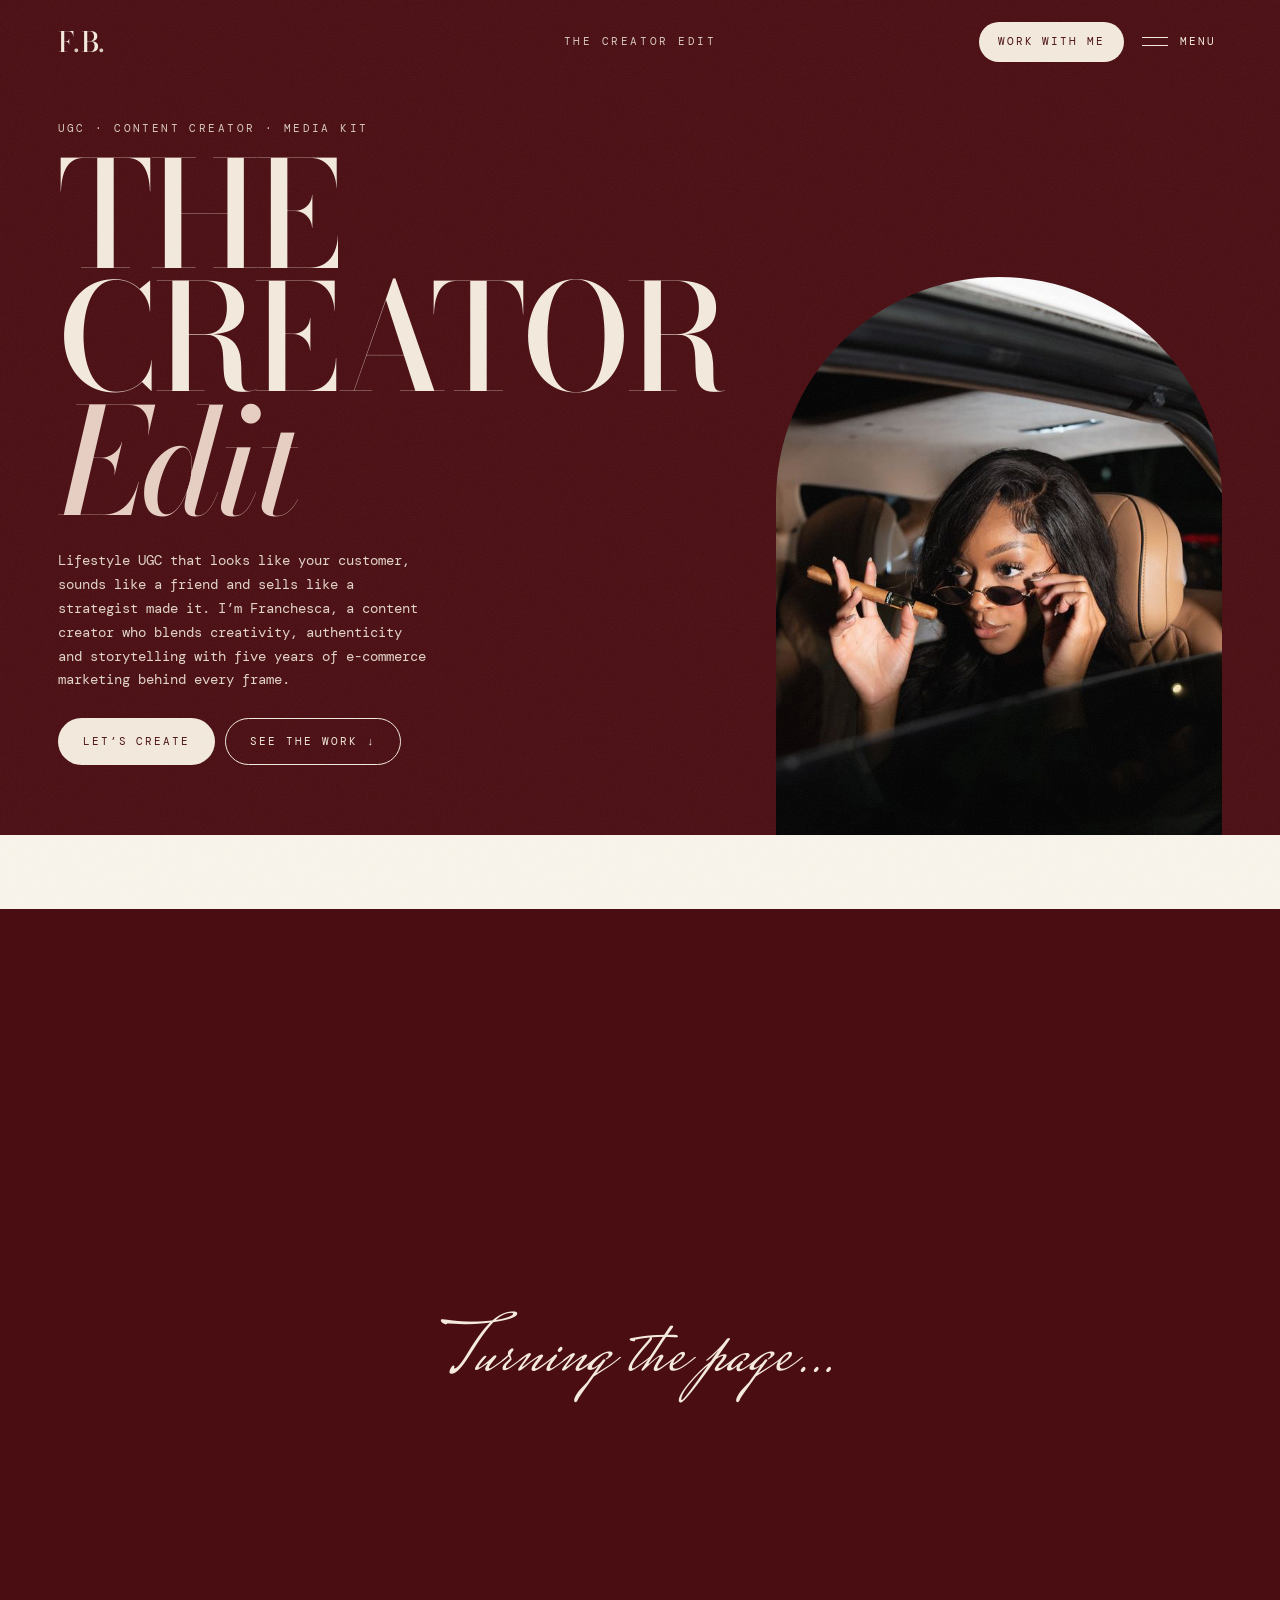
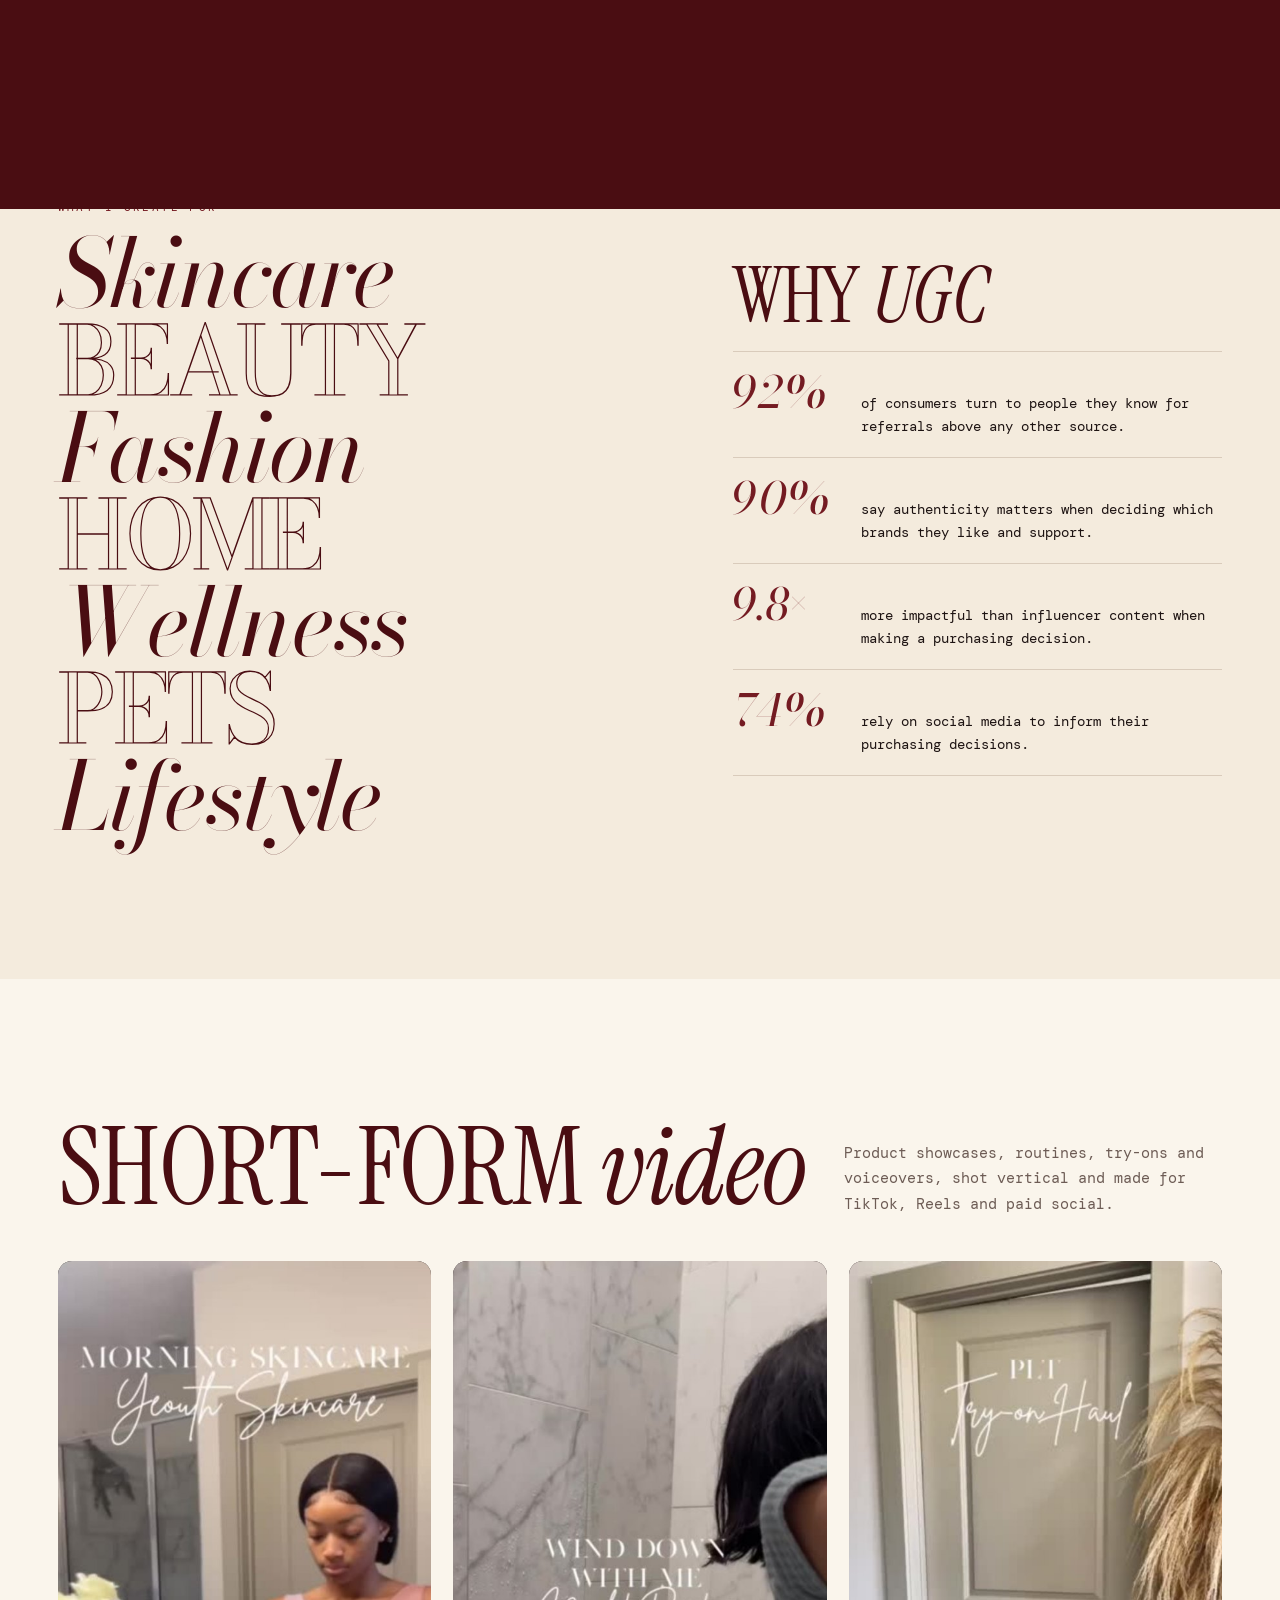
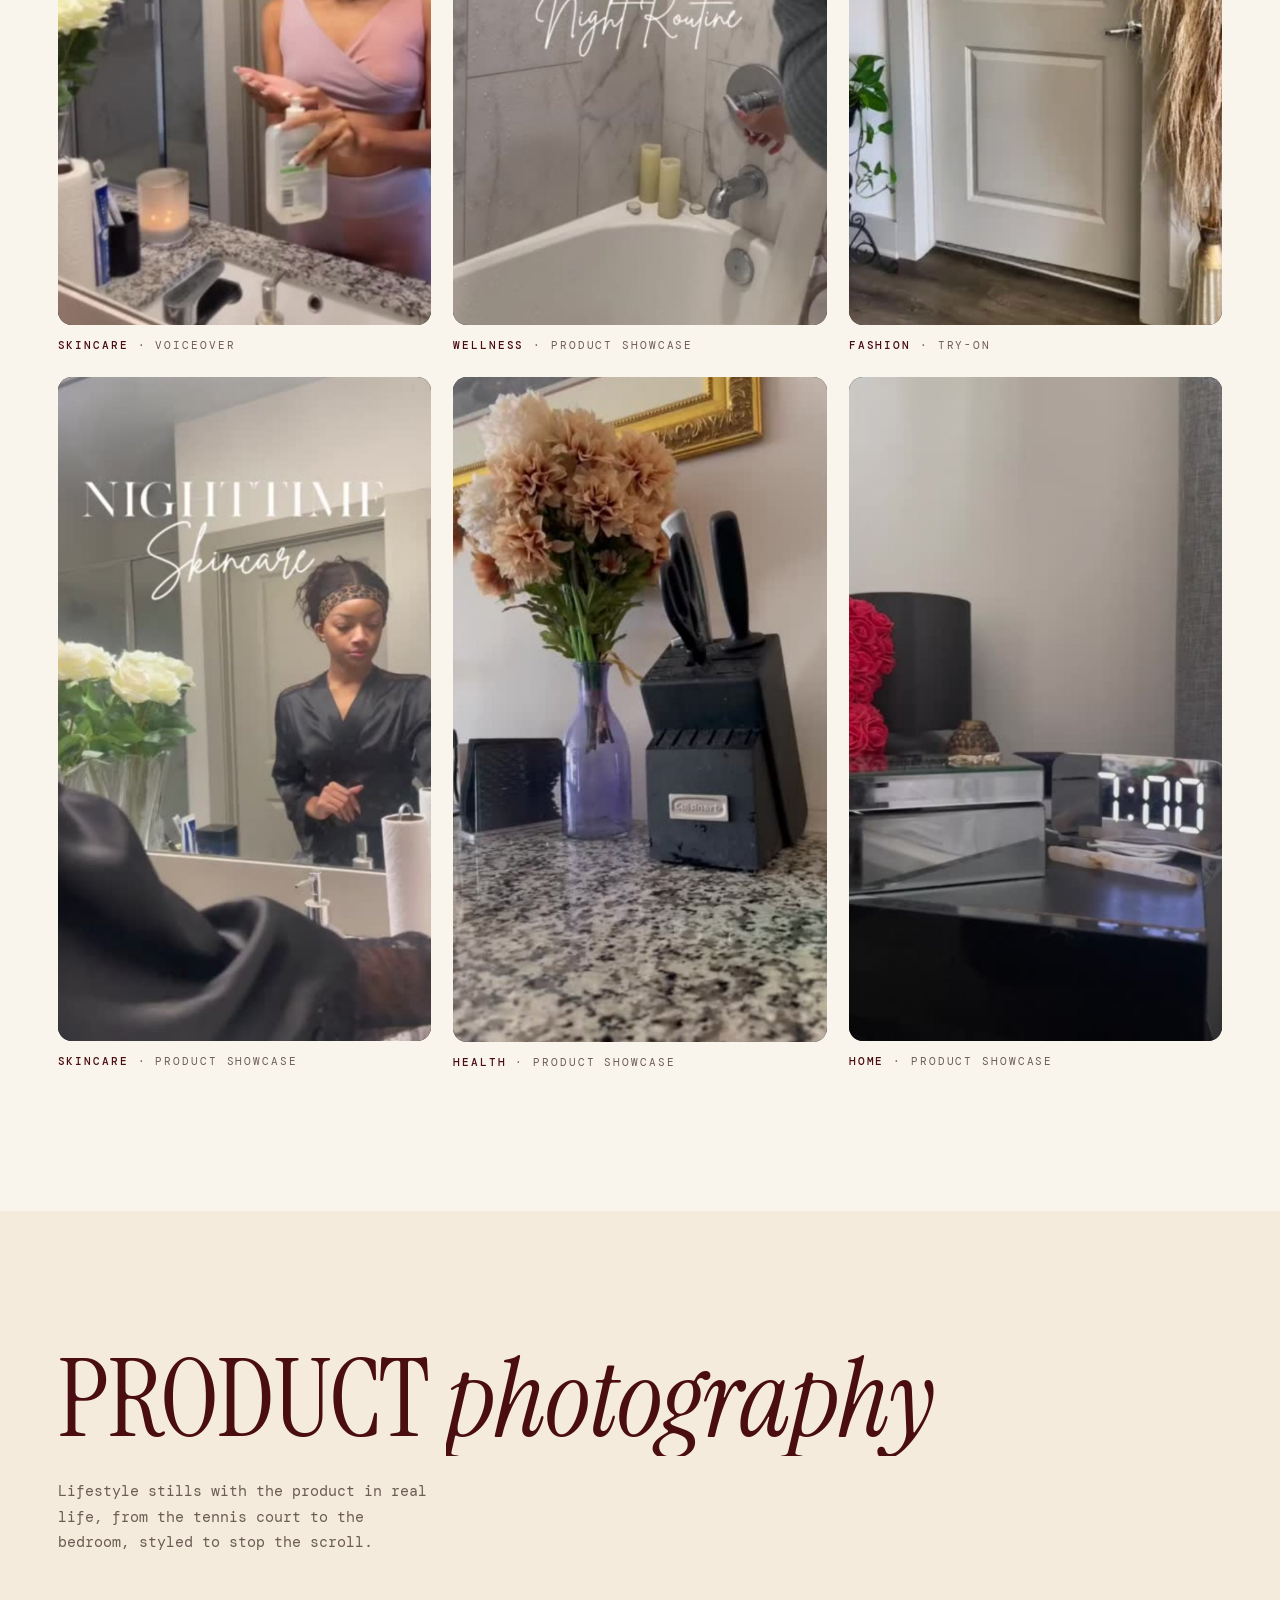
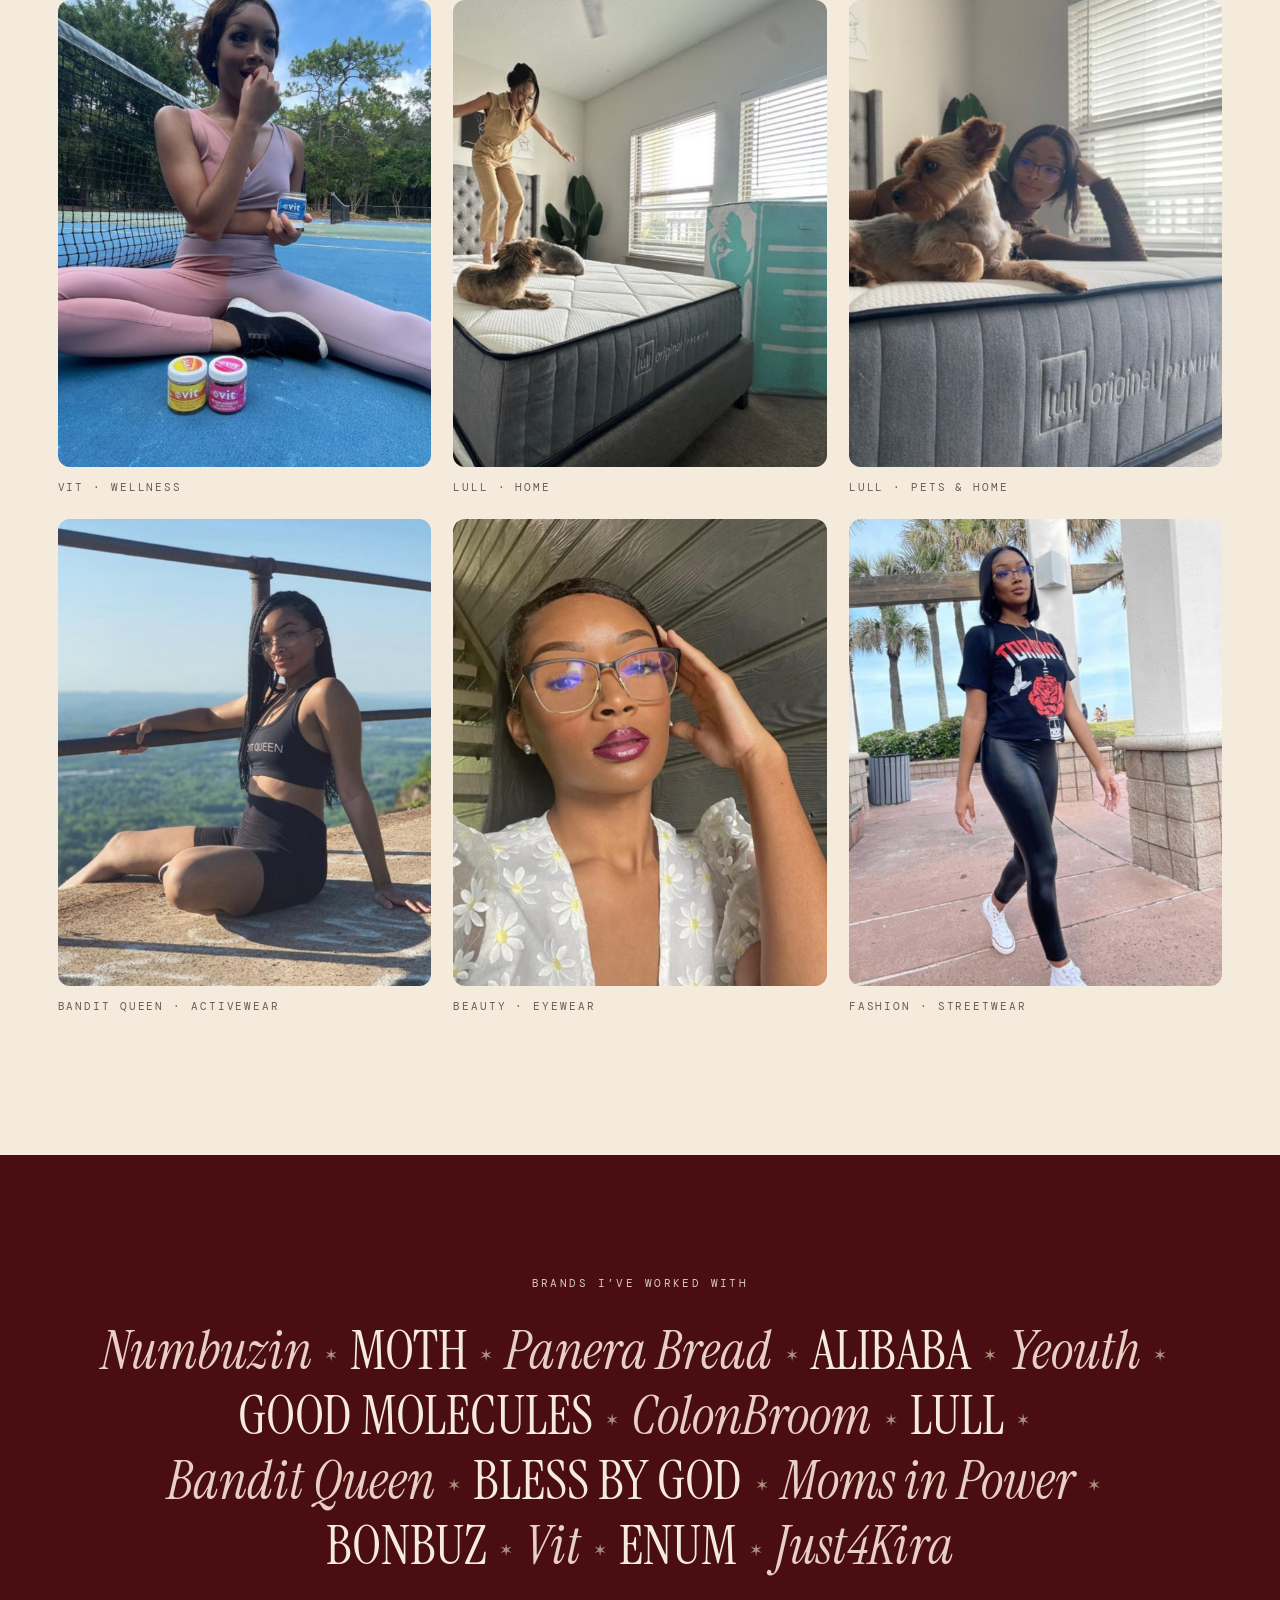
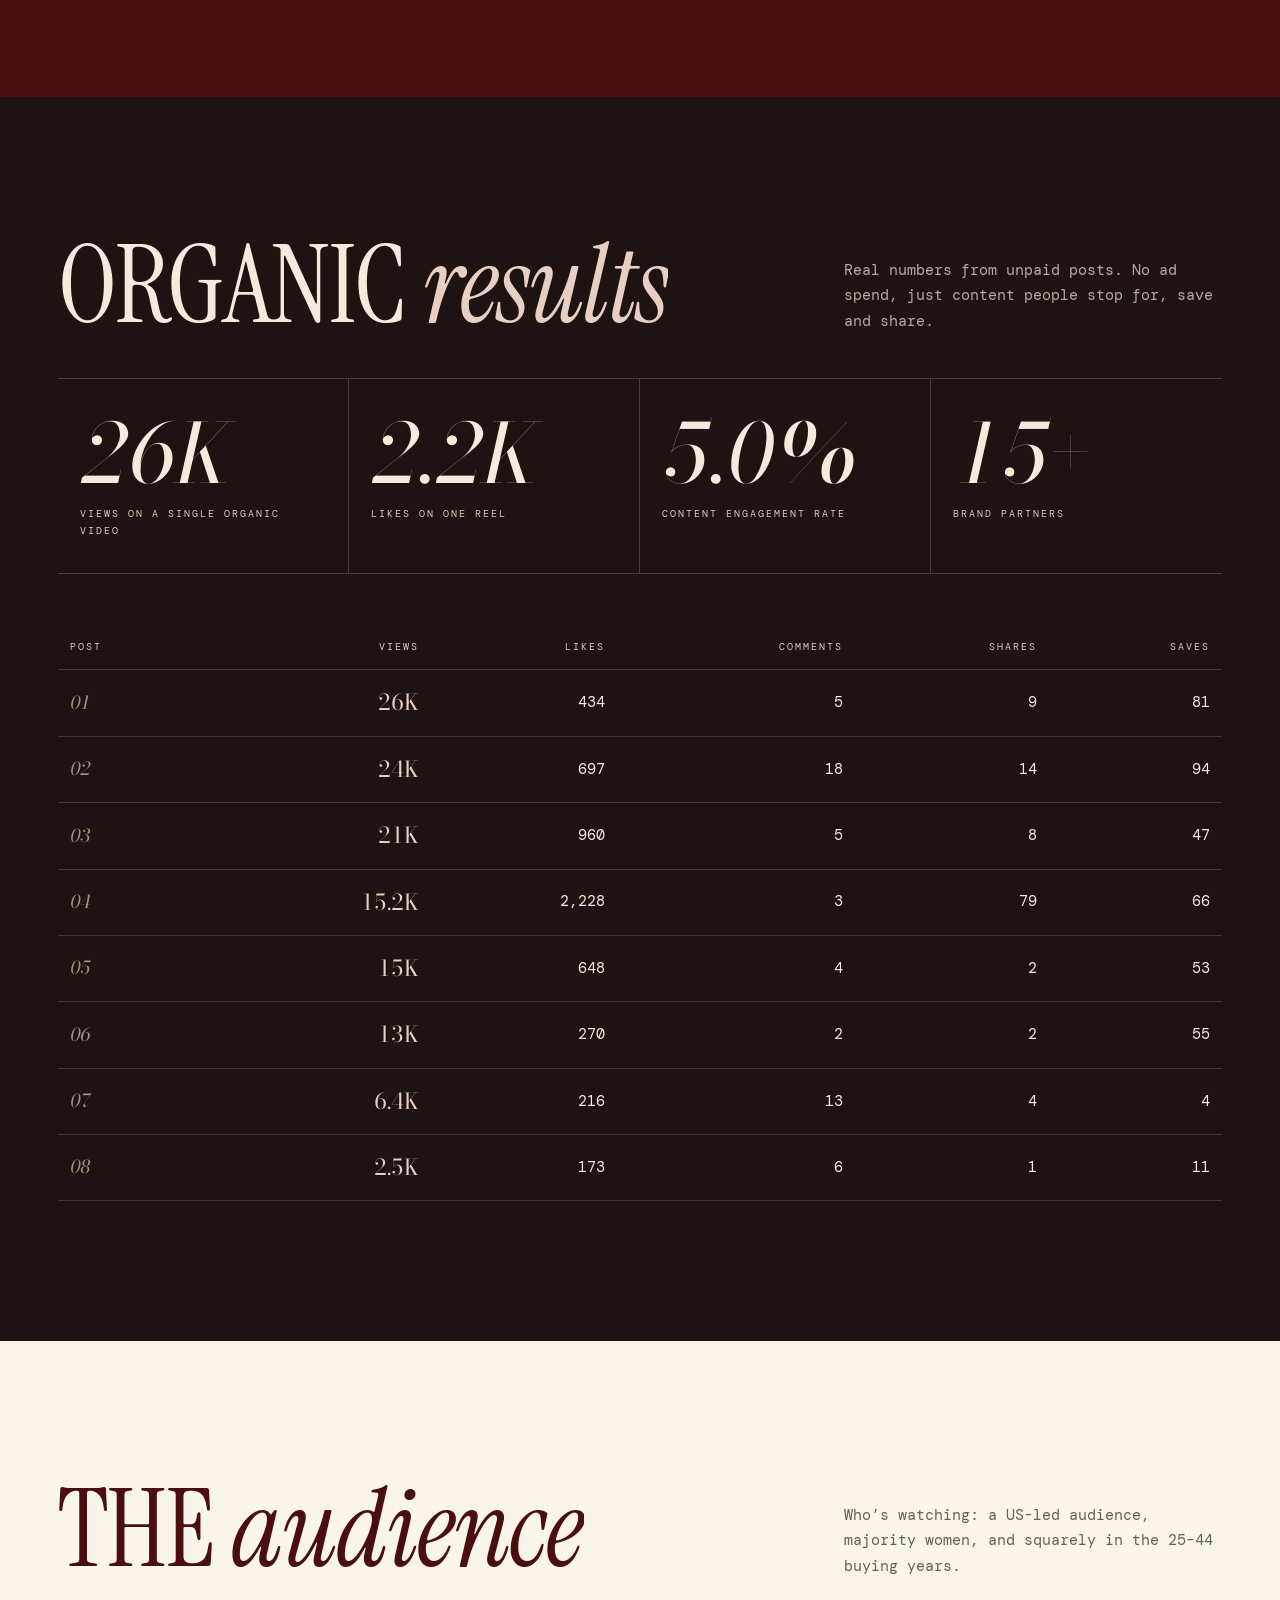
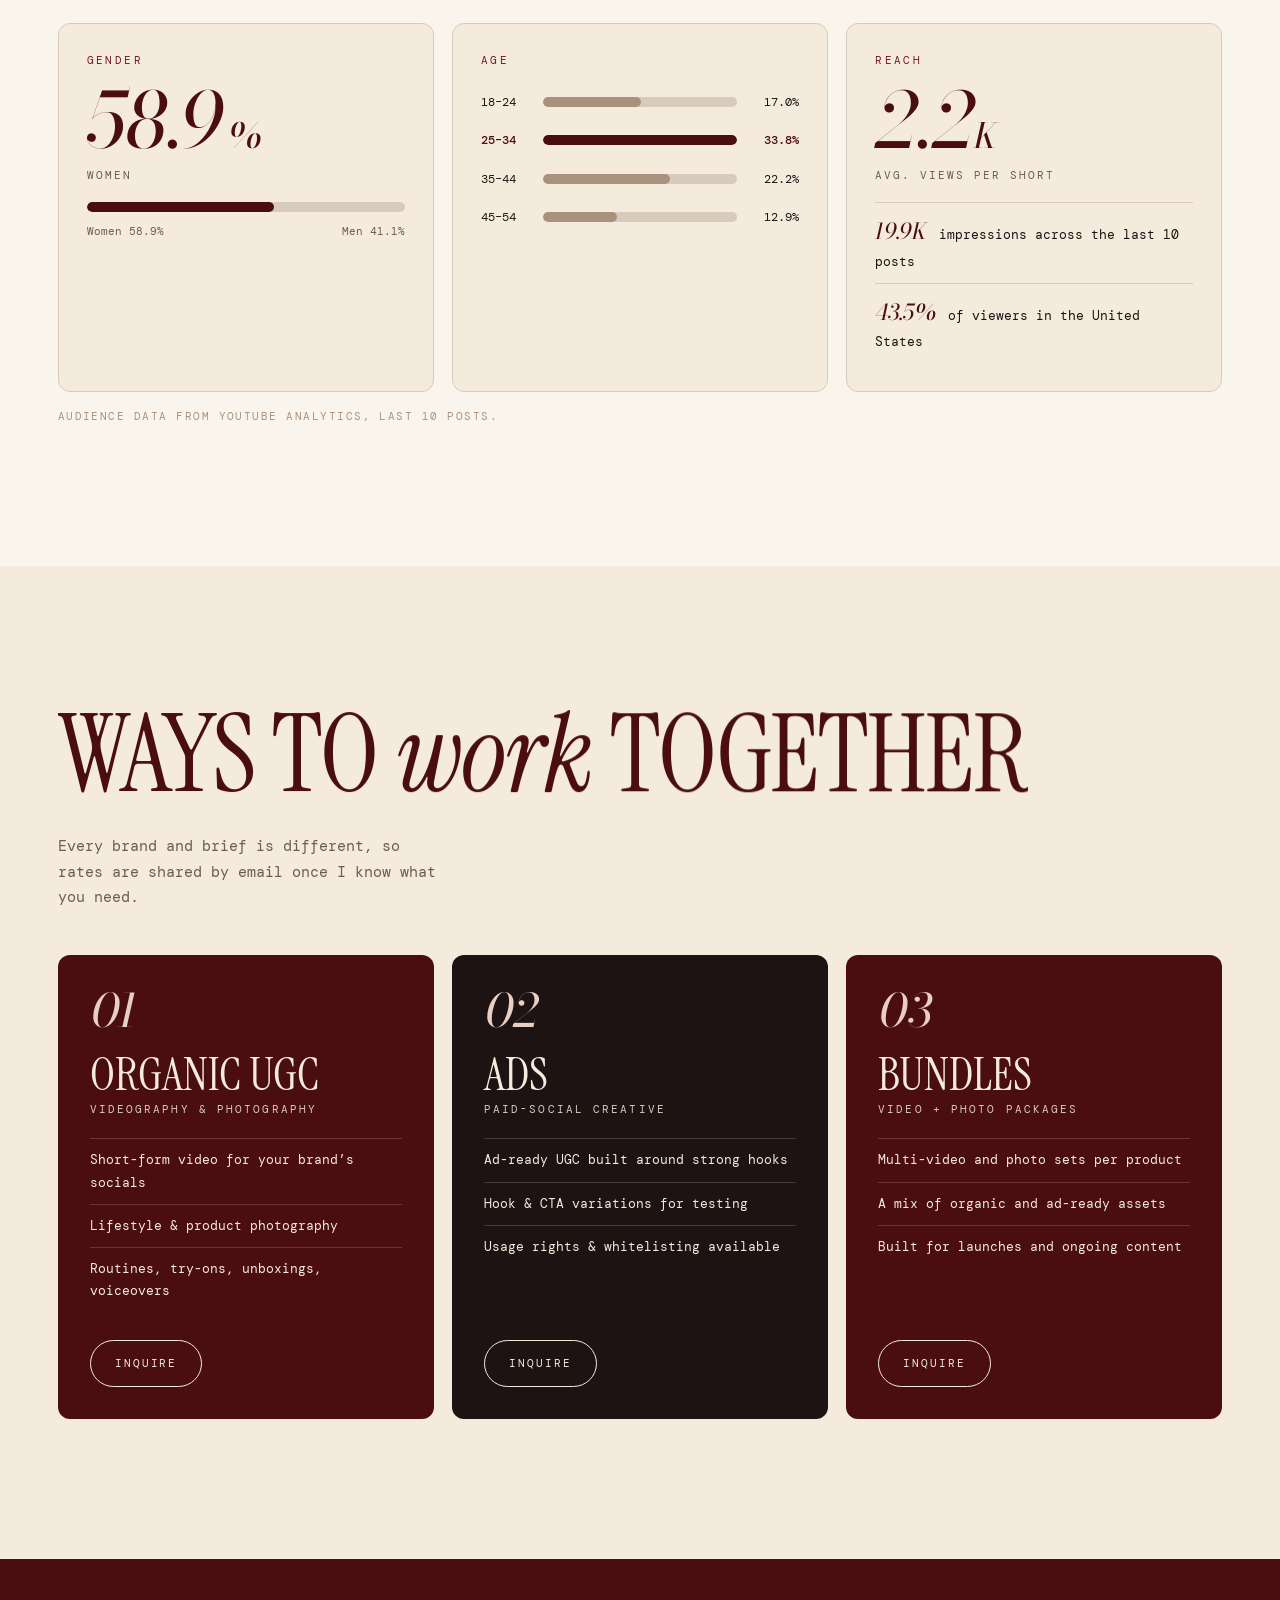
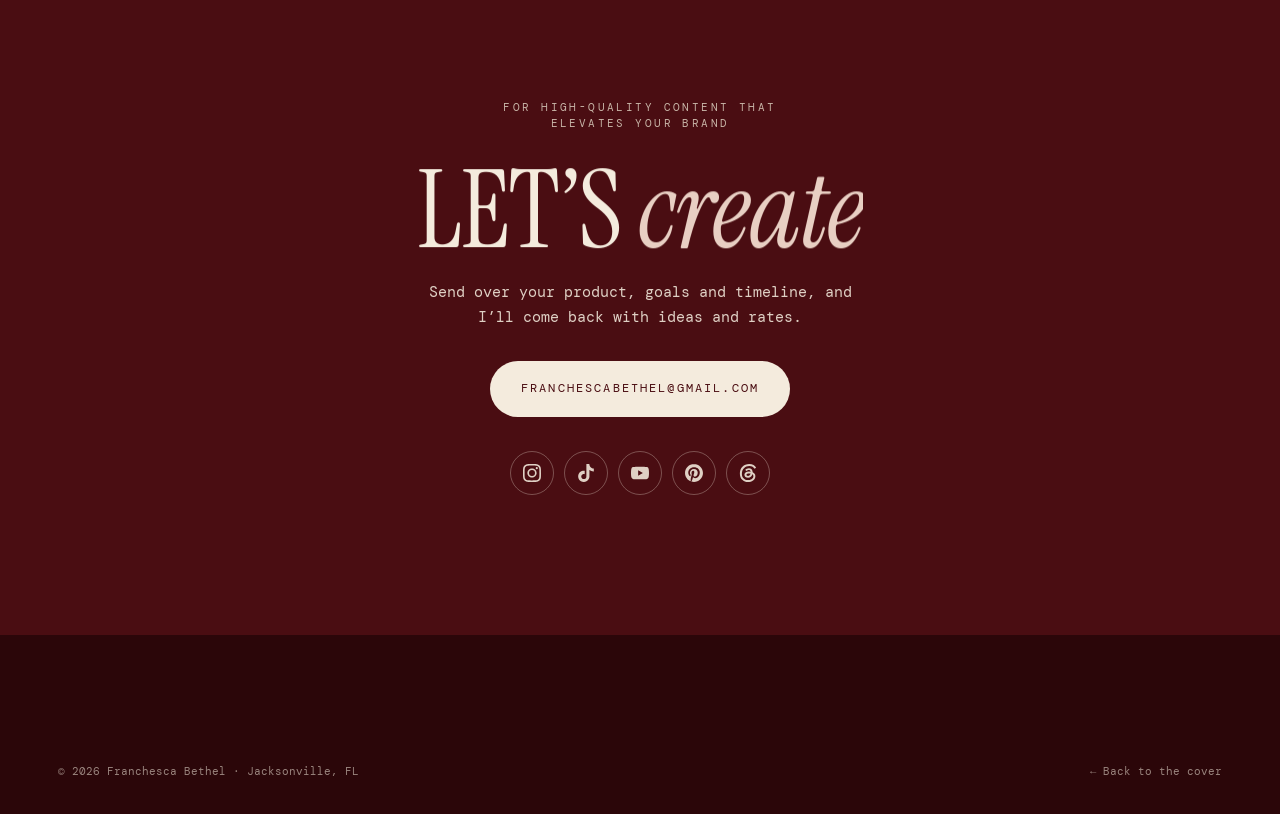
==== creator.html @ c9622c1c "Add The Creator Edit: UGC portfolio + media kit page, replacing Canva/Beacons Co-Authored-By: Claude" ====
<!DOCTYPE html>
<html lang="en">
<head>
<meta charset="UTF-8">
<meta name="viewport" content="width=device-width, initial-scale=1">
<title>The Creator Edit — Franchesca Bethel</title>
<meta name="description" content="UGC and content creator portfolio and media kit for Franchesca Bethel: short-form video, product photography, brand partners, organic results, audience and services.">
<meta property="og:title" content="The Creator Edit — Franchesca Bethel">
<meta property="og:description" content="UGC portfolio and media kit: short-form video, product photography, brand partners and results.">
<meta property="og:image" content="https://franchescabethel-fb.github.io/franchesca-bethel/images/og.jpg?v=2">
<meta property="og:image:secure_url" content="https://franchescabethel-fb.github.io/franchesca-bethel/images/og.jpg?v=2">
<meta property="og:image:type" content="image/jpeg">
<meta property="og:image:width" content="1200">
<meta property="og:image:height" content="630">
<meta property="og:image:alt" content="Franchesca Bethel in the back seat of a car, lowering her sunglasses">
<meta property="og:type" content="website">
<meta property="og:url" content="https://franchescabethel-fb.github.io/franchesca-bethel/creator.html">
<meta property="og:site_name" content="Franchesca Bethel">
<meta name="twitter:card" content="summary_large_image">
<meta name="twitter:title" content="The Creator Edit — Franchesca Bethel">
<meta name="twitter:description" content="UGC portfolio and media kit: short-form video, product photography, brand partners and results.">
<meta name="twitter:image" content="https://franchescabethel-fb.github.io/franchesca-bethel/images/og.jpg?v=2">
<link rel="apple-touch-icon" href="images/apple-touch-icon.png">
<meta name="theme-color" content="#4a0d12">
<link rel="icon" href="data:image/svg+xml,<svg xmlns='http://www.w3.org/2000/svg' viewBox='0 0 100 100'><rect width='100' height='100' rx='50' fill='%234a0d12'/><text x='50' y='67' font-family='Georgia,serif' font-size='50' fill='%23f7f0e4' text-anchor='middle'>FB</text></svg>">
<link rel="preconnect" href="https://fonts.googleapis.com">
<link rel="preconnect" href="https://fonts.gstatic.com" crossorigin>
<link href="https://fonts.googleapis.com/css2?family=Bodoni+Moda:ital,opsz,wght@0,6..96,400..900;1,6..96,400..900&family=DM+Mono:wght@400;500&family=Instrument+Serif:ital@0;1&family=Mrs+Saint+Delafield&display=swap" rel="stylesheet">
<link rel="stylesheet" href="style.css">
<script>document.documentElement.classList.add('js');</script>
</head>
<body>
<a class="skip" href="#main">Skip to content</a>

<!-- PAGE TRANSITION -->
<div class="curtain" aria-hidden="true"><span>Turning the page…</span></div>

<div class="grain" aria-hidden="true"></div>
<div class="cursor" aria-hidden="true"><div class="cursor-dot"></div><div class="cursor-ring"><span class="cursor-label"></span></div></div>


<!-- NAV -->
<header class="nav" id="nav">
  <a href="index.html" class="nav-logo" data-cursor="Home"><span>F</span><em>.</em><span>B</span><em>.</em></a>
  <span class="nav-issue">The Creator Edit</span>
  <div class="nav-right">
    <a class="pill pill-cream magnetic" href="mailto:franchescabethel@gmail.com?subject=UGC%20Collaboration" data-cursor="Email">Work with me</a>
    <button class="menu-btn" aria-expanded="false" aria-controls="menu" data-cursor="Menu"><span class="menu-lines"><i></i><i></i></span><span class="menu-txt">Menu</span></button>
  </div>
</header>

<nav class="menu" id="menu" aria-label="Site" aria-hidden="true">
  <div class="menu-inner">
    <ol class="menu-list">
      <li><a href="index.html#work" data-img="images/styling.jpg"><small>01</small>The Four Doors</a></li>
      <li><a href="index.html#about" data-img="images/polaroid-1-web.jpg"><small>02</small>Meet Fran</a></li>
      <li><a href="index.html#lookbook" data-img="images/look-3.jpg"><small>03</small>The Look Book</a></li>
      <li><a href="index.html#brain" data-img="images/portrait.jpg"><small>04</small>Pick My Brain</a></li>
      <li><a href="index.html#collab" data-img="images/maison.jpg"><small>05</small>Collabs</a></li>
      <li><a href="creator.html" data-img="images/creator.jpg"><small>06</small>The Creator Edit</a></li>
      <li><a href="index.html#travel" data-img="images/travel.jpg"><small>07</small>Now Boarding</a></li>
      <li><a href="index.html#shop" data-img="images/shop.jpg"><small>08</small>Fran's Picks</a></li>
      <li><a href="press.html" data-img="images/press-hero.jpg"><small>09</small>Press Room</a></li>
    </ol>
    <div class="menu-side">
      <div class="menu-img"><img src="images/styling.jpg" alt=""></div>
      <p class="eyebrow">Say hello</p>
      <a href="mailto:franchescabethel@gmail.com">franchescabethel@gmail.com</a>
      <p class="menu-socials">
        <a href="https://www.instagram.com/frvn_b" target="_blank" rel="noopener" aria-label="Instagram"><svg class="si-sm" viewBox="0 0 24 24" aria-hidden="true" focusable="false"><path fill="currentColor" d="M7.0301.084c-1.2768.0602-2.1487.264-2.911.5634-.7888.3075-1.4575.72-2.1228 1.3877-.6652.6677-1.075 1.3368-1.3802 2.127-.2954.7638-.4956 1.6365-.552 2.914-.0564 1.2775-.0689 1.6882-.0626 4.947.0062 3.2586.0206 3.6671.0825 4.9473.061 1.2765.264 2.1482.5635 2.9107.308.7889.72 1.4573 1.388 2.1228.6679.6655 1.3365 1.0743 2.1285 1.38.7632.295 1.6361.4961 2.9134.552 1.2773.056 1.6884.069 4.9462.0627 3.2578-.0062 3.668-.0207 4.9478-.0814 1.28-.0607 2.147-.2652 2.9098-.5633.7889-.3086 1.4578-.72 2.1228-1.3881.665-.6682 1.0745-1.3378 1.3795-2.1284.2957-.7632.4966-1.636.552-2.9124.056-1.2809.0692-1.6898.063-4.948-.0063-3.2583-.021-3.6668-.0817-4.9465-.0607-1.2797-.264-2.1487-.5633-2.9117-.3084-.7889-.72-1.4568-1.3876-2.1228C21.2982 1.33 20.628.9208 19.8378.6165 19.074.321 18.2017.1197 16.9244.0645 15.6471.0093 15.236-.005 11.977.0014 8.718.0076 8.31.0215 7.0301.0839m.1402 21.6932c-1.17-.0509-1.8053-.2453-2.2287-.408-.5606-.216-.96-.4771-1.3819-.895-.422-.4178-.6811-.8186-.9-1.378-.1644-.4234-.3624-1.058-.4171-2.228-.0595-1.2645-.072-1.6442-.079-4.848-.007-3.2037.0053-3.583.0607-4.848.05-1.169.2456-1.805.408-2.2282.216-.5613.4762-.96.895-1.3816.4188-.4217.8184-.6814 1.3783-.9003.423-.1651 1.0575-.3614 2.227-.4171 1.2655-.06 1.6447-.072 4.848-.079 3.2033-.007 3.5835.005 4.8495.0608 1.169.0508 1.8053.2445 2.228.408.5608.216.96.4754 1.3816.895.4217.4194.6816.8176.9005 1.3787.1653.4217.3617 1.056.4169 2.2263.0602 1.2655.0739 1.645.0796 4.848.0058 3.203-.0055 3.5834-.061 4.848-.051 1.17-.245 1.8055-.408 2.2294-.216.5604-.4763.96-.8954 1.3814-.419.4215-.8181.6811-1.3783.9-.4224.1649-1.0577.3617-2.2262.4174-1.2656.0595-1.6448.072-4.8493.079-3.2045.007-3.5825-.006-4.848-.0608M16.953 5.5864A1.44 1.44 0 1 0 18.39 4.144a1.44 1.44 0 0 0-1.437 1.4424M5.8385 12.012c.0067 3.4032 2.7706 6.1557 6.173 6.1493 3.4026-.0065 6.157-2.7701 6.1506-6.1733-.0065-3.4032-2.771-6.1565-6.174-6.1498-3.403.0067-6.156 2.771-6.1496 6.1738M8 12.0077a4 4 0 1 1 4.008 3.9921A3.9996 3.9996 0 0 1 8 12.0077"/></svg></a>
        <a href="https://www.tiktok.com/@frvn_b" target="_blank" rel="noopener" aria-label="TikTok"><svg class="si-sm" viewBox="0 0 24 24" aria-hidden="true" focusable="false"><path fill="currentColor" d="M12.525.02c1.31-.02 2.61-.01 3.91-.02.08 1.53.63 3.09 1.75 4.17 1.12 1.11 2.7 1.62 4.24 1.79v4.03c-1.44-.05-2.89-.35-4.2-.97-.57-.26-1.1-.59-1.62-.93-.01 2.92.01 5.84-.02 8.75-.08 1.4-.54 2.79-1.35 3.94-1.31 1.92-3.58 3.17-5.91 3.21-1.43.08-2.86-.31-4.08-1.03-2.02-1.19-3.44-3.37-3.65-5.71-.02-.5-.03-1-.01-1.49.18-1.9 1.12-3.72 2.58-4.96 1.66-1.44 3.98-2.13 6.15-1.72.02 1.48-.04 2.96-.04 4.44-.99-.32-2.15-.23-3.02.37-.63.41-1.11 1.04-1.36 1.75-.21.51-.15 1.07-.14 1.61.24 1.64 1.82 3.02 3.5 2.87 1.12-.01 2.19-.66 2.77-1.61.19-.33.4-.67.41-1.06.1-1.79.06-3.57.07-5.36.01-4.03-.01-8.05.02-12.07z"/></svg></a>
        <a href="https://www.youtube.com/@franchescabethel" target="_blank" rel="noopener" aria-label="YouTube"><svg class="si-sm" viewBox="0 0 24 24" aria-hidden="true" focusable="false"><path fill="currentColor" d="M23.498 6.186a3.016 3.016 0 0 0-2.122-2.136C19.505 3.545 12 3.545 12 3.545s-7.505 0-9.377.505A3.017 3.017 0 0 0 .502 6.186C0 8.07 0 12 0 12s0 3.93.502 5.814a3.016 3.016 0 0 0 2.122 2.136c1.871.505 9.376.505 9.376.505s7.505 0 9.377-.505a3.015 3.015 0 0 0 2.122-2.136C24 15.93 24 12 24 12s0-3.93-.502-5.814zM9.545 15.568V8.432L15.818 12l-6.273 3.568z"/></svg></a>
        <a href="https://www.pinterest.com/fbethel/" target="_blank" rel="noopener" aria-label="Pinterest"><svg class="si-sm" viewBox="0 0 24 24" aria-hidden="true" focusable="false"><path fill="currentColor" d="M12.017 0C5.396 0 .029 5.367.029 11.987c0 5.079 3.158 9.417 7.618 11.162-.105-.949-.199-2.403.041-3.439.219-.937 1.406-5.957 1.406-5.957s-.359-.72-.359-1.781c0-1.663.967-2.911 2.168-2.911 1.024 0 1.518.769 1.518 1.688 0 1.029-.653 2.567-.992 3.992-.285 1.193.6 2.165 1.775 2.165 2.128 0 3.768-2.245 3.768-5.487 0-2.861-2.063-4.869-5.008-4.869-3.41 0-5.409 2.562-5.409 5.199 0 1.033.394 2.143.889 2.741.099.12.112.225.085.345-.09.375-.293 1.199-.334 1.363-.053.225-.172.271-.401.165-1.495-.69-2.433-2.878-2.433-4.646 0-3.776 2.748-7.252 7.92-7.252 4.158 0 7.392 2.967 7.392 6.923 0 4.135-2.607 7.462-6.233 7.462-1.214 0-2.354-.629-2.758-1.379l-.749 2.848c-.269 1.045-1.004 2.352-1.498 3.146 1.123.345 2.306.535 3.55.535 6.607 0 11.985-5.365 11.985-11.987C23.97 5.39 18.592.026 11.985.026L12.017 0z"/></svg></a>
        <a href="https://www.threads.net/@frvn_b" target="_blank" rel="noopener" aria-label="Threads"><svg class="si-sm" viewBox="0 0 24 24" aria-hidden="true" focusable="false"><path fill="currentColor" d="M18.263 11.097c-.03-3.486-1.92-5.586-5.111-5.586-2.13 0-3.922.963-4.863 2.499l2.062 1.438c.535-.843 1.272-1.543 2.628-1.543 1.528 0 2.318.85 2.544 2.431a15 15 0 0 0-2.236-.173c-4.125 0-6.068 1.867-6.068 4.336s1.943 3.99 4.804 3.99c3.139 0 5.013-2.115 5.781-4.735.798.361 1.348 1.204 1.348 2.47 0 3.387-3.907 5.232-7.22 5.232-4.885 0-8.077-3.207-8.077-8.424 0-6.392 4.223-10.487 9.9-10.487 3.808 0 5.69 1.671 6.97 3.914l2.108-1.475C21.44 2.078 18.331 0 13.663 0 6.227 0 1.168 5.277 1.168 12.934c0 7 4.953 11.066 10.856 11.066 4.878 0 9.809-2.846 9.809-7.716 0-2.545-1.46-4.231-3.569-5.187m-6.33 4.855c-1.077 0-2.026-.512-2.026-1.453 0-1.483 1.822-1.934 3.606-1.934.678 0 1.34.045 1.927.173-.422 1.927-1.671 3.215-3.508 3.214Z"/></svg></a>
      </p>
    </div>
  </div>
</nav>

<main id="main">

  <!-- HERO -->
  <section class="press-hero creator-hero">
    <div class="wrap">
      <div>
        <p class="eyebrow">UGC · content creator · media kit</p>
        <h1>The Creator <em>Edit</em></h1>
        <p class="lede" style="padding-bottom:26px">Lifestyle UGC that looks like your customer, sounds like a friend and sells like a strategist made it. I&rsquo;m Franchesca, a content creator who blends creativity, authenticity and storytelling with five years of e-commerce marketing behind every frame.</p>
        <div class="hero-btns">
          <a class="pill pill-cream magnetic" href="mailto:franchescabethel@gmail.com?subject=UGC%20Collaboration" data-cursor="Email">Let&rsquo;s create</a>
          <a class="pill pill-line magnetic" href="#reels" data-cursor="Watch">See the work ↓</a>
        </div>
      </div>
      <div class="ph-img"><img src="images/creator.jpg" alt="Franchesca in the back seat of a white car, lowering her sunglasses"></div>
    </div>
  </section>

  <!-- ABOUT -->
  <section class="c-about" id="about">
    <div class="wrap c-about-grid">
      <div class="c-about-img">
        <img src="images/desk-2.jpg" alt="Franchesca in sunglasses checking her phone in the back of a car" loading="lazy">
        <span class="c-tag">She/Her · Jacksonville, FL</span>
      </div>
      <div class="c-about-copy">
        <p class="script-note">more about</p>
        <h2 class="display" data-split>Franchesca <em>Bethel</em></h2>
        <p class="c-lede">I&rsquo;m a UGC creator with years of content creation under my belt and a career in branding and marketing for e-commerce stores. That means I don&rsquo;t just make pretty content — I make content built around hooks, search, the scroll and the sale.</p>
        <p>I bring a mix of creativity, strategic thinking and a real understanding of audience engagement to every brief, so what I make feels native to the feed and drives results for your brand.</p>
        <ul class="c-facts">
          <li><b>27</b><span>years old</span></li>
          <li><b>5+</b><span>years in e-commerce</span></li>
          <li><b>MBA</b><span>Operations &amp; Supply Chain Mgmt.</span></li>
          <li><b>B.S.</b><span>Fashion Merchandising &amp; Retailing</span></li>
        </ul>
      </div>
    </div>
  </section>

  <!-- NICHES + WHY UGC -->
  <section class="c-niches">
    <div class="wrap c-niches-grid">
      <div>
        <p class="eyebrow">What I create for</p>
        <ul class="niche-words" aria-label="Niches">
          <li>Skincare</li><li>Beauty</li><li>Fashion</li><li>Home</li><li>Wellness</li><li>Pets</li><li>Lifestyle</li>
        </ul>
      </div>
      <div class="why">
        <h2 class="c-h2">Why <em>UGC</em></h2>
        <ol>
          <li><b>92%</b><span>of consumers turn to people they know for referrals above any other source.</span></li>
          <li><b>90%</b><span>say authenticity matters when deciding which brands they like and support.</span></li>
          <li><b>9.8×</b><span>more impactful than influencer content when making a purchasing decision.</span></li>
          <li><b>74%</b><span>rely on social media to inform their purchasing decisions.</span></li>
        </ol>
      </div>
    </div>
  </section>

  <!-- SHORT-FORM VIDEO -->
  <section class="c-reels" id="reels">
    <div class="wrap">
      <div class="section-head">
        <h2 class="display" data-split>Short-form <em>video</em></h2>
        <p>Product showcases, routines, try-ons and voiceovers, shot vertical and made for TikTok, Reels and paid social.</p>
      </div>
      <div class="reel-grid">
        <figure class="reel"><div class="reel-media"><img src="images/ugc-vid-3.jpg" alt="Morning skincare routine with Yeouth skincare in a bathroom mirror" loading="lazy"></div><figcaption><b>Skincare</b> · Voiceover</figcaption></figure>
        <figure class="reel"><div class="reel-media"><img src="images/ugc-vid-2.jpg" alt="Wind down with me night routine, filmed in a marble bathroom" loading="lazy"></div><figcaption><b>Wellness</b> · Product showcase</figcaption></figure>
        <figure class="reel"><div class="reel-media"><img src="images/ugc-vid-4.jpg" alt="PLT try-on haul title card on a bedroom door" loading="lazy"></div><figcaption><b>Fashion</b> · Try-on</figcaption></figure>
        <figure class="reel"><div class="reel-media"><img src="images/ugc-vid-5.jpg" alt="Nighttime skincare routine in a satin robe" loading="lazy"></div><figcaption><b>Skincare</b> · Product showcase</figcaption></figure>
        <figure class="reel"><div class="reel-media"><img src="images/ugc-vid-1.jpg" alt="Kitchen counter with flowers and a knife block" loading="lazy"></div><figcaption><b>Health</b> · Product showcase</figcaption></figure>
        <figure class="reel"><div class="reel-media"><img src="images/ugc-vid-6.jpg" alt="Nightstand with a mirrored digital clock and rose decor" loading="lazy"></div><figcaption><b>Home</b> · Product showcase</figcaption></figure>
      </div>
    </div>
  </section>

  <!-- PRODUCT PHOTOGRAPHY -->
  <section class="c-photos">
    <div class="wrap">
      <div class="section-head">
        <h2 class="display" data-split>Product <em>photography</em></h2>
        <p>Lifestyle stills with the product in real life, from the tennis court to the bedroom, styled to stop the scroll.</p>
      </div>
      <div class="shot-grid">
        <figure class="shot"><img src="images/ugc-photo-1.jpg" alt="Franchesca on a tennis court holding Vit gummies" loading="lazy"><figcaption>Vit · wellness</figcaption></figure>
        <figure class="shot"><img src="images/ugc-photo-2.jpg" alt="Franchesca jumping on a Lull mattress with her dogs" loading="lazy"><figcaption>Lull · home</figcaption></figure>
        <figure class="shot"><img src="images/ugc-photo-3.jpg" alt="Franchesca relaxing on a Lull mattress with her Yorkie" loading="lazy"><figcaption>Lull · pets &amp; home</figcaption></figure>
        <figure class="shot"><img src="images/ugc-photo-4.jpg" alt="Franchesca in a Bandit Queen set at a scenic overlook" loading="lazy"><figcaption>Bandit Queen · activewear</figcaption></figure>
        <figure class="shot"><img src="images/ugc-photo-5.jpg" alt="Close-up beauty portrait in glasses and berry lipstick" loading="lazy"><figcaption>Beauty · eyewear</figcaption></figure>
        <figure class="shot"><img src="images/ugc-photo-6.jpg" alt="Franchesca in a graphic tee and leather leggings by the beach" loading="lazy"><figcaption>Fashion · streetwear</figcaption></figure>
      </div>
    </div>
  </section>

  <!-- BRANDS -->
  <section class="c-brands">
    <div class="wrap">
      <p class="eyebrow">Brands I&rsquo;ve worked with</p>
      <ul class="brand-wall">
        <li>Numbuzin</li><li>MOTH</li><li>Panera Bread</li><li>Alibaba</li><li>Yeouth</li><li>Good Molecules</li><li>ColonBroom</li><li>Lull</li><li>Bandit Queen</li><li>Bless By God</li><li>Moms in Power</li><li>Bonbuz</li><li>Vit</li><li>Enum</li><li>Just4Kira</li>
      </ul>
    </div>
  </section>

  <!-- RESULTS -->
  <section class="c-results">
    <div class="wrap">
      <div class="section-head">
        <h2 class="display" data-split>Organic <em>results</em></h2>
        <p>Real numbers from unpaid posts. No ad spend, just content people stop for, save and share.</p>
      </div>
      <div class="stats c-stats">
        <div class="stat"><b data-count="26" data-suffix="K">26K</b><span>views on a single organic video</span></div>
        <div class="stat"><b data-count="2.2" data-suffix="K" data-dec="1">2.2K</b><span>likes on one Reel</span></div>
        <div class="stat"><b data-count="5.1" data-suffix="%" data-dec="1">5.1%</b><span>content engagement rate</span></div>
        <div class="stat"><b data-count="15" data-suffix="+">15+</b><span>brand partners</span></div>
      </div>

      <div class="an-wrap">
        <table class="an-table">
          <caption class="sr-only">Organic post analytics</caption>
          <thead><tr><th scope="col">Post</th><th scope="col">Views</th><th scope="col">Likes</th><th scope="col">Comments</th><th scope="col">Shares</th><th scope="col">Saves</th></tr></thead>
          <tbody>
            <tr><th scope="row">01</th><td>26K</td><td>434</td><td>5</td><td>9</td><td>81</td></tr>
            <tr><th scope="row">02</th><td>24K</td><td>697</td><td>18</td><td>14</td><td>94</td></tr>
            <tr><th scope="row">03</th><td>21K</td><td>960</td><td>5</td><td>8</td><td>47</td></tr>
            <tr><th scope="row">04</th><td>15.2K</td><td>2,228</td><td>3</td><td>79</td><td>66</td></tr>
            <tr><th scope="row">05</th><td>15K</td><td>648</td><td>4</td><td>2</td><td>53</td></tr>
            <tr><th scope="row">06</th><td>13K</td><td>270</td><td>2</td><td>2</td><td>55</td></tr>
            <tr><th scope="row">07</th><td>6.4K</td><td>216</td><td>13</td><td>4</td><td>4</td></tr>
            <tr><th scope="row">08</th><td>2.5K</td><td>173</td><td>6</td><td>1</td><td>11</td></tr>
          </tbody>
        </table>
      </div>
    </div>
  </section>

  <!-- AUDIENCE -->
  <section class="c-audience">
    <div class="wrap">
      <div class="section-head">
        <h2 class="display" data-split>The <em>audience</em></h2>
        <p>Who&rsquo;s watching: a US-led audience, majority women, and squarely in the 25–44 buying years.</p>
      </div>
      <div class="aud-grid">
        <div class="aud-card">
          <p class="eyebrow">Gender</p>
          <p class="aud-big">58.9<small>%</small></p>
          <p class="aud-sub">women</p>
          <div class="bar" role="img" aria-label="58.9% women, 41.1% men"><i style="width:58.9%"></i></div>
          <p class="aud-key"><span>Women 58.9%</span><span>Men 41.1%</span></p>
        </div>
        <div class="aud-card">
          <p class="eyebrow">Age</p>
          <ul class="ages">
            <li><span>18–24</span><i style="--v:17.0"></i><b>17.0%</b></li>
            <li class="top"><span>25–34</span><i style="--v:33.8"></i><b>33.8%</b></li>
            <li><span>35–44</span><i style="--v:22.2"></i><b>22.2%</b></li>
            <li><span>45–54</span><i style="--v:12.9"></i><b>12.9%</b></li>
          </ul>
        </div>
        <div class="aud-card">
          <p class="eyebrow">Reach</p>
          <p class="aud-big">2.2<small>K</small></p>
          <p class="aud-sub">avg. views per Short</p>
          <p class="aud-line"><b>19.9K</b> impressions across the last 10 posts</p>
          <p class="aud-line"><b>43.5%</b> of viewers in the United States</p>
        </div>
      </div>
      <p class="aud-note">Audience data from YouTube analytics, last 10 posts.</p>
    </div>
  </section>

  <!-- SERVICES -->
  <section class="c-services" id="services">
    <div class="wrap">
      <div class="section-head">
        <h2 class="display" data-split>Ways to <em>work</em> together</h2>
        <p>Every brand and brief is different, so rates are shared by email once I know what you need.</p>
      </div>
      <div class="svc-grid">
        <article class="svc">
          <span class="num">01</span>
          <h3>Organic UGC</h3>
          <p class="svc-sub">Videography &amp; photography</p>
          <ul><li>Short-form video for your brand&rsquo;s socials</li><li>Lifestyle &amp; product photography</li><li>Routines, try-ons, unboxings, voiceovers</li></ul>
          <a class="pill pill-line" href="mailto:franchescabethel@gmail.com?subject=Organic%20UGC%20Inquiry" data-cursor="Email">Inquire</a>
        </article>
        <article class="svc">
          <span class="num">02</span>
          <h3>Ads</h3>
          <p class="svc-sub">Paid-social creative</p>
          <ul><li>Ad-ready UGC built around strong hooks</li><li>Hook &amp; CTA variations for testing</li><li>Usage rights &amp; whitelisting available</li></ul>
          <a class="pill pill-line" href="mailto:franchescabethel@gmail.com?subject=UGC%20Ads%20Inquiry" data-cursor="Email">Inquire</a>
        </article>
        <article class="svc">
          <span class="num">03</span>
          <h3>Bundles</h3>
          <p class="svc-sub">Video + photo packages</p>
          <ul><li>Multi-video and photo sets per product</li><li>A mix of organic and ad-ready assets</li><li>Built for launches and ongoing content</li></ul>
          <a class="pill pill-line" href="mailto:franchescabethel@gmail.com?subject=UGC%20Bundle%20Inquiry" data-cursor="Email">Inquire</a>
        </article>
      </div>
    </div>
  </section>

  <!-- CONTACT -->
  <section class="press-contact">
    <div class="wrap">
      <p class="eyebrow">For high-quality content that elevates your brand</p>
      <h2 class="display" data-split>Let&rsquo;s <em>create</em></h2>
      <p>Send over your product, goals and timeline, and I&rsquo;ll come back with ideas and rates.</p>
      <div class="btns">
        <a class="pill pill-cream magnetic big" href="mailto:franchescabethel@gmail.com?subject=UGC%20Collaboration" data-cursor="Email">franchescabethel@gmail.com</a>
      </div>
      <p class="bc-social c-social">
        <a href="https://www.instagram.com/frvn_b" target="_blank" rel="noopener" aria-label="Instagram"><svg class="si-sm" viewBox="0 0 24 24" aria-hidden="true" focusable="false"><path fill="currentColor" d="M7.0301.084c-1.2768.0602-2.1487.264-2.911.5634-.7888.3075-1.4575.72-2.1228 1.3877-.6652.6677-1.075 1.3368-1.3802 2.127-.2954.7638-.4956 1.6365-.552 2.914-.0564 1.2775-.0689 1.6882-.0626 4.947.0062 3.2586.0206 3.6671.0825 4.9473.061 1.2765.264 2.1482.5635 2.9107.308.7889.72 1.4573 1.388 2.1228.6679.6655 1.3365 1.0743 2.1285 1.38.7632.295 1.6361.4961 2.9134.552 1.2773.056 1.6884.069 4.9462.0627 3.2578-.0062 3.668-.0207 4.9478-.0814 1.28-.0607 2.147-.2652 2.9098-.5633.7889-.3086 1.4578-.72 2.1228-1.3881.665-.6682 1.0745-1.3378 1.3795-2.1284.2957-.7632.4966-1.636.552-2.9124.056-1.2809.0692-1.6898.063-4.948-.0063-3.2583-.021-3.6668-.0817-4.9465-.0607-1.2797-.264-2.1487-.5633-2.9117-.3084-.7889-.72-1.4568-1.3876-2.1228C21.2982 1.33 20.628.9208 19.8378.6165 19.074.321 18.2017.1197 16.9244.0645 15.6471.0093 15.236-.005 11.977.0014 8.718.0076 8.31.0215 7.0301.0839m.1402 21.6932c-1.17-.0509-1.8053-.2453-2.2287-.408-.5606-.216-.96-.4771-1.3819-.895-.422-.4178-.6811-.8186-.9-1.378-.1644-.4234-.3624-1.058-.4171-2.228-.0595-1.2645-.072-1.6442-.079-4.848-.007-3.2037.0053-3.583.0607-4.848.05-1.169.2456-1.805.408-2.2282.216-.5613.4762-.96.895-1.3816.4188-.4217.8184-.6814 1.3783-.9003.423-.1651 1.0575-.3614 2.227-.4171 1.2655-.06 1.6447-.072 4.848-.079 3.2033-.007 3.5835.005 4.8495.0608 1.169.0508 1.8053.2445 2.228.408.5608.216.96.4754 1.3816.895.4217.4194.6816.8176.9005 1.3787.1653.4217.3617 1.056.4169 2.2263.0602 1.2655.0739 1.645.0796 4.848.0058 3.203-.0055 3.5834-.061 4.848-.051 1.17-.245 1.8055-.408 2.2294-.216.5604-.4763.96-.8954 1.3814-.419.4215-.8181.6811-1.3783.9-.4224.1649-1.0577.3617-2.2262.4174-1.2656.0595-1.6448.072-4.8493.079-3.2045.007-3.5825-.006-4.848-.0608M16.953 5.5864A1.44 1.44 0 1 0 18.39 4.144a1.44 1.44 0 0 0-1.437 1.4424M5.8385 12.012c.0067 3.4032 2.7706 6.1557 6.173 6.1493 3.4026-.0065 6.157-2.7701 6.1506-6.1733-.0065-3.4032-2.771-6.1565-6.174-6.1498-3.403.0067-6.156 2.771-6.1496 6.1738M8 12.0077a4 4 0 1 1 4.008 3.9921A3.9996 3.9996 0 0 1 8 12.0077"/></svg></a>
        <a href="https://www.tiktok.com/@frvn_b" target="_blank" rel="noopener" aria-label="TikTok"><svg class="si-sm" viewBox="0 0 24 24" aria-hidden="true" focusable="false"><path fill="currentColor" d="M12.525.02c1.31-.02 2.61-.01 3.91-.02.08 1.53.63 3.09 1.75 4.17 1.12 1.11 2.7 1.62 4.24 1.79v4.03c-1.44-.05-2.89-.35-4.2-.97-.57-.26-1.1-.59-1.62-.93-.01 2.92.01 5.84-.02 8.75-.08 1.4-.54 2.79-1.35 3.94-1.31 1.92-3.58 3.17-5.91 3.21-1.43.08-2.86-.31-4.08-1.03-2.02-1.19-3.44-3.37-3.65-5.71-.02-.5-.03-1-.01-1.49.18-1.9 1.12-3.72 2.58-4.96 1.66-1.44 3.98-2.13 6.15-1.72.02 1.48-.04 2.96-.04 4.44-.99-.32-2.15-.23-3.02.37-.63.41-1.11 1.04-1.36 1.75-.21.51-.15 1.07-.14 1.61.24 1.64 1.82 3.02 3.5 2.87 1.12-.01 2.19-.66 2.77-1.61.19-.33.4-.67.41-1.06.1-1.79.06-3.57.07-5.36.01-4.03-.01-8.05.02-12.07z"/></svg></a>
        <a href="https://www.youtube.com/@franchescabethel" target="_blank" rel="noopener" aria-label="YouTube"><svg class="si-sm" viewBox="0 0 24 24" aria-hidden="true" focusable="false"><path fill="currentColor" d="M23.498 6.186a3.016 3.016 0 0 0-2.122-2.136C19.505 3.545 12 3.545 12 3.545s-7.505 0-9.377.505A3.017 3.017 0 0 0 .502 6.186C0 8.07 0 12 0 12s0 3.93.502 5.814a3.016 3.016 0 0 0 2.122 2.136c1.871.505 9.376.505 9.376.505s7.505 0 9.377-.505a3.015 3.015 0 0 0 2.122-2.136C24 15.93 24 12 24 12s0-3.93-.502-5.814zM9.545 15.568V8.432L15.818 12l-6.273 3.568z"/></svg></a>
        <a href="https://www.pinterest.com/fbethel/" target="_blank" rel="noopener" aria-label="Pinterest"><svg class="si-sm" viewBox="0 0 24 24" aria-hidden="true" focusable="false"><path fill="currentColor" d="M12.017 0C5.396 0 .029 5.367.029 11.987c0 5.079 3.158 9.417 7.618 11.162-.105-.949-.199-2.403.041-3.439.219-.937 1.406-5.957 1.406-5.957s-.359-.72-.359-1.781c0-1.663.967-2.911 2.168-2.911 1.024 0 1.518.769 1.518 1.688 0 1.029-.653 2.567-.992 3.992-.285 1.193.6 2.165 1.775 2.165 2.128 0 3.768-2.245 3.768-5.487 0-2.861-2.063-4.869-5.008-4.869-3.41 0-5.409 2.562-5.409 5.199 0 1.033.394 2.143.889 2.741.099.12.112.225.085.345-.09.375-.293 1.199-.334 1.363-.053.225-.172.271-.401.165-1.495-.69-2.433-2.878-2.433-4.646 0-3.776 2.748-7.252 7.92-7.252 4.158 0 7.392 2.967 7.392 6.923 0 4.135-2.607 7.462-6.233 7.462-1.214 0-2.354-.629-2.758-1.379l-.749 2.848c-.269 1.045-1.004 2.352-1.498 3.146 1.123.345 2.306.535 3.55.535 6.607 0 11.985-5.365 11.985-11.987C23.97 5.39 18.592.026 11.985.026L12.017 0z"/></svg></a>
        <a href="https://www.threads.net/@frvn_b" target="_blank" rel="noopener" aria-label="Threads"><svg class="si-sm" viewBox="0 0 24 24" aria-hidden="true" focusable="false"><path fill="currentColor" d="M18.263 11.097c-.03-3.486-1.92-5.586-5.111-5.586-2.13 0-3.922.963-4.863 2.499l2.062 1.438c.535-.843 1.272-1.543 2.628-1.543 1.528 0 2.318.85 2.544 2.431a15 15 0 0 0-2.236-.173c-4.125 0-6.068 1.867-6.068 4.336s1.943 3.99 4.804 3.99c3.139 0 5.013-2.115 5.781-4.735.798.361 1.348 1.204 1.348 2.47 0 3.387-3.907 5.232-7.22 5.232-4.885 0-8.077-3.207-8.077-8.424 0-6.392 4.223-10.487 9.9-10.487 3.808 0 5.69 1.671 6.97 3.914l2.108-1.475C21.44 2.078 18.331 0 13.663 0 6.227 0 1.168 5.277 1.168 12.934c0 7 4.953 11.066 10.856 11.066 4.878 0 9.809-2.846 9.809-7.716 0-2.545-1.46-4.231-3.569-5.187m-6.33 4.855c-1.077 0-2.026-.512-2.026-1.453 0-1.483 1.822-1.934 3.606-1.934.678 0 1.34.045 1.927.173-.422 1.927-1.671 3.215-3.508 3.214Z"/></svg></a>
      </p>
    </div>
  </section>

</main>

<footer class="backcover">
  <div class="wrap">
    <div class="legal" style="margin-top:0">
      <span>© <span class="year">2026</span> Franchesca Bethel · Jacksonville, FL</span>
      <span><a href="index.html">← Back to the cover</a></span>
    </div>
  </div>
</footer>

<script src="vendor/gsap.min.js" defer></script>
<script src="vendor/ScrollTrigger.min.js" defer></script>
<script src="vendor/lenis.min.js" defer></script>
<script src="script.js" defer></script>
</body>
</html>
---- style.css ----
/* =========================================================
   FRANCHESCA BETHEL — ISSUE Nº 01
   Magazine edition
   ========================================================= */
:root {
  --wine: #4a0d12;
  --wine-deep: #2b0609;
  --blood: #741b22;
  --cream: #f4ebdd;
  --paper: #faf5ec;
  --taupe: #a8927d;
  --taupe-soft: #d9cbbb;
  --blush: #e8cfc3;
  --ink: #1d1312;
  --espresso: #2b1c17;
  --muted: #6d5c55;

  --didone: "Bodoni Moda", "Didot", "Bodoni 72", serif;
  --serif: "Instrument Serif", "Times New Roman", serif;
  --mono: "DM Mono", ui-monospace, monospace;
  --script: "Mrs Saint Delafield", cursive;

  --gutter: clamp(16px, 4.5vw, 64px);
  --max: 1280px;
  --ease: cubic-bezier(.22, 1, .36, 1);
  --ease-in: cubic-bezier(.64, 0, .78, 0);
}

* { box-sizing: border-box; margin: 0; padding: 0; }
html { -webkit-text-size-adjust: 100%; }
html.lenis, html.lenis body { height: auto; }
.lenis.lenis-smooth { scroll-behavior: auto !important; }
.lenis.lenis-stopped { overflow: hidden; }
body {
  background: var(--paper);
  color: var(--ink);
  font-family: var(--mono);
  font-size: 15px;
  line-height: 1.7;
  -webkit-font-smoothing: antialiased;
  overflow-x: hidden;
}
img { display: block; max-width: 100%; }
a { color: inherit; }
button { font: inherit; color: inherit; background: none; border: 0; cursor: pointer; }
ul, ol { list-style: none; }
:focus-visible { outline: 2px solid var(--blood); outline-offset: 4px; border-radius: 4px; }
::selection { background: var(--wine); color: var(--cream); }

.wrap { max-width: var(--max); margin: 0 auto; padding: 0 var(--gutter); }
.skip { position: fixed; left: 12px; top: -60px; z-index: 1000; background: var(--ink); color: var(--cream); padding: 10px 16px; border-radius: 999px; text-decoration: none; }
.skip:focus { top: 12px; }

/* ---------- type primitives ---------- */
.display {
  font-family: var(--serif);
  font-weight: 400;
  text-transform: uppercase;
  line-height: .9;
  letter-spacing: -.01em;
  font-size: clamp(52px, 8.5vw, 132px);
}
.display em { font-style: italic; text-transform: none; }
.eyebrow {
  font-family: var(--mono);
  font-size: 11px;
  letter-spacing: .22em;
  text-transform: uppercase;
  line-height: 1.5;
}
.script-note { font-family: var(--script); font-size: clamp(30px, 3.4vw, 44px); line-height: 1; color: var(--taupe); }
.hide-sm { }
.w { display: inline-block; overflow: hidden; vertical-align: top; padding-bottom: .06em; margin-bottom: -.06em; }
.wi { display: inline-block; will-change: transform; }

/* ---------- pills ---------- */
.pill {
  display: inline-flex; align-items: center; justify-content: center; gap: 10px;
  min-height: 46px; padding: 13px 24px; border-radius: 999px;
  font-family: var(--mono); font-size: 11px; letter-spacing: .18em; text-transform: uppercase;
  text-decoration: none; white-space: nowrap;
  border: 1px solid transparent;
  transition: background .3s var(--ease), color .3s var(--ease), border-color .3s var(--ease);
  position: relative;
}
.pill.big { min-height: 56px; padding: 16px 30px; font-size: 12px; }
.pill-cream { background: var(--cream); color: var(--wine); }
.pill-cream:hover { background: #fff; }
.pill-wine { background: var(--wine); color: var(--cream); }
.pill-wine:hover { background: var(--blood); }
.pill-line { border-color: currentColor; }
.pill-line:hover { background: var(--cream); color: var(--wine); border-color: var(--cream); }

/* =========================================================
   LOADER / CURTAIN / GRAIN / CURSOR
   ========================================================= */
.loader { display: none; }
.js .loader {
  position: fixed; inset: 0; z-index: 900;
  display: flex; flex-direction: column; justify-content: space-between;
  padding: 26px var(--gutter);
  background: var(--wine); color: var(--cream);
}
.js.loaded .loader { display: none; }
.loader-top, .loader-bottom { display: flex; justify-content: space-between; font-size: 11px; letter-spacing: .22em; text-transform: uppercase; }
.loader-count { font-family: var(--didone); font-style: italic; font-weight: 400; font-size: clamp(120px, 28vw, 380px); line-height: .8; align-self: flex-end; overflow: hidden; }
.loader-count span { display: inline-block; }

.curtain {
  position: fixed; inset: 0; z-index: 800; background: var(--wine); color: var(--cream);
  display: grid; place-items: center; pointer-events: none;
  transform: translateY(101%); transition: transform .8s cubic-bezier(.87, 0, .13, 1);
}
.curtain.is-covering { transform: translateY(0); pointer-events: auto; }
.curtain.is-covering.is-leaving { transform: translateY(-101%); pointer-events: none; }
.curtain span { font-family: var(--script); font-size: clamp(40px, 6vw, 80px); padding: .2em .3em; }

.grain {
  position: fixed; inset: -50%; z-index: 700; pointer-events: none; opacity: .07;
  background-image: url("data:image/svg+xml,%3Csvg xmlns='http://www.w3.org/2000/svg' width='220' height='220'%3E%3Cfilter id='n'%3E%3CfeTurbulence type='fractalNoise' baseFrequency='.85' numOctaves='3' stitchTiles='stitch'/%3E%3C/filter%3E%3Crect width='100%25' height='100%25' filter='url(%23n)'/%3E%3C/svg%3E");
  animation: grain 1.2s steps(6) infinite;
}
@keyframes grain { 0%{transform:translate(0,0)} 20%{transform:translate(-4%,3%)} 40%{transform:translate(3%,-5%)} 60%{transform:translate(-2%,4%)} 80%{transform:translate(5%,2%)} 100%{transform:translate(0,0)} }

.cursor { display: none; }
@media (hover: hover) and (pointer: fine) {
  .js body.has-cursor, .js body.has-cursor a, .js body.has-cursor button { cursor: none; }
  .js .cursor { display: block; position: fixed; left: 0; top: 0; z-index: 1001; pointer-events: none; }
  .cursor-dot { position: fixed; width: 6px; height: 6px; margin: -3px 0 0 -3px; border-radius: 50%; background: var(--blood); }
  .cursor-ring {
    position: fixed; width: 38px; height: 38px; margin: -19px 0 0 -19px; border-radius: 50%;
    border: 1px solid var(--blood); display: grid; place-items: center;
    transition: width .35s var(--ease), height .35s var(--ease), margin .35s var(--ease), background .35s var(--ease), border-color .35s;
  }
  .cursor-label { font-size: 10px; letter-spacing: .16em; text-transform: uppercase; color: var(--cream); opacity: 0; transition: opacity .2s; white-space: nowrap; }
  .cursor.is-label .cursor-ring { width: 84px; height: 84px; margin: -42px 0 0 -42px; background: var(--wine); border-color: var(--wine); }
  .cursor.is-label .cursor-label { opacity: 1; }
  .cursor.is-label .cursor-dot { opacity: 0; }
  .cursor.is-down .cursor-ring { transform: scale(.85); }
  .cursor.on-dark .cursor-dot { background: var(--cream); }
  .cursor.on-dark .cursor-ring { border-color: var(--cream); }
  .cursor.on-dark.is-label .cursor-ring { background: var(--cream); border-color: var(--cream); }
  .cursor.on-dark.is-label .cursor-label { color: var(--wine); }
}

.hover-media {
  position: fixed; left: 0; top: 0; z-index: 60; width: 240px; aspect-ratio: 3/4; pointer-events: none;
  opacity: 0; transform: translate(-50%, -50%) scale(.8); overflow: hidden; border-radius: 6px;
  box-shadow: 0 30px 60px rgba(29,19,18,.35);
}
.hover-media img { width: 100%; height: 100%; object-fit: cover; }

/* =========================================================
   NAV + MENU
   ========================================================= */
.nav {
  position: fixed; top: 0; left: 0; right: 0; z-index: 500;
  display: grid; grid-template-columns: 1fr auto 1fr; align-items: center;
  padding: 18px var(--gutter);
  color: var(--cream); mix-blend-mode: normal;
  transition: transform .5s var(--ease), background .4s var(--ease), padding .4s var(--ease);
}
.nav.scrolled { background: rgba(43,6,9,.82); backdrop-filter: blur(14px); -webkit-backdrop-filter: blur(14px); padding-top: 12px; padding-bottom: 12px; }
.nav.hide { transform: translateY(-110%); }
.nav-logo { font-family: var(--didone); font-size: 28px; font-weight: 500; text-decoration: none; letter-spacing: .02em; justify-self: start; }
.nav-logo em { font-style: italic; color: var(--taupe-soft); }
.nav-issue { font-size: 10.5px; letter-spacing: .24em; text-transform: uppercase; opacity: .85; }
.nav-right { justify-self: end; display: flex; align-items: center; gap: 12px; }
.nav .pill { min-height: 40px; padding: 10px 18px; font-size: 10.5px; }
.menu-btn { display: inline-flex; align-items: center; gap: 12px; min-height: 44px; padding: 0 6px; font-size: 11px; letter-spacing: .2em; text-transform: uppercase; }
.menu-lines { position: relative; width: 26px; height: 10px; }
.menu-lines i { position: absolute; left: 0; right: 0; height: 1.5px; background: currentColor; transition: transform .5s var(--ease), top .5s var(--ease); }
.menu-lines i:first-child { top: 0; }
.menu-lines i:last-child { top: 8px; }
.menu-open .menu-lines i:first-child { top: 4px; transform: rotate(45deg); }
.menu-open .menu-lines i:last-child { top: 4px; transform: rotate(-45deg); }

.menu {
  position: fixed; inset: 0; z-index: 450; background: var(--wine-deep); color: var(--cream);
  clip-path: inset(0 0 100% 0); visibility: hidden;
  transition: clip-path .9s var(--ease), visibility 0s linear .9s;
}
.menu-open .menu { clip-path: inset(0 0 0 0); visibility: visible; transition: clip-path .9s var(--ease), visibility 0s; }
.menu-inner { height: 100%; display: grid; grid-template-columns: 1.4fr 1fr; gap: 50px; align-items: center; padding: 110px var(--gutter) 40px; max-width: var(--max); margin: 0 auto; }
.menu-list li { overflow: hidden; }
.menu-list a {
  display: flex; align-items: baseline; gap: 18px; text-decoration: none;
  font-family: var(--serif); font-size: clamp(34px, 4.3vw, 62px); line-height: 1.06; text-transform: uppercase;
  transform: translateY(110%); transition: transform .8s var(--ease), color .3s;
}
.menu-open .menu-list a { transform: none; }
.menu-list li:nth-child(1) a { transition-delay: .15s; } .menu-list li:nth-child(2) a { transition-delay: .19s; }
.menu-list li:nth-child(3) a { transition-delay: .23s; } .menu-list li:nth-child(4) a { transition-delay: .27s; }
.menu-list li:nth-child(5) a { transition-delay: .31s; } .menu-list li:nth-child(6) a { transition-delay: .35s; }
.menu-list li:nth-child(7) a { transition-delay: .39s; } .menu-list li:nth-child(8) a { transition-delay: .43s; }
.menu-list a small { font-family: var(--mono); font-size: 11px; letter-spacing: .2em; color: var(--taupe-soft); }
.menu-list a:hover { color: var(--taupe-soft); font-style: italic; }
.menu-side { display: flex; flex-direction: column; gap: 12px; opacity: 0; transition: opacity .6s .4s; }
.menu-open .menu-side { opacity: 1; }
.menu-img { aspect-ratio: 4/5; overflow: hidden; border-radius: 200px 200px 6px 6px; margin-bottom: 18px; max-width: 340px; }
.menu-img img { width: 100%; height: 100%; object-fit: cover; transition: transform .8s var(--ease); }
.menu-side .eyebrow { color: var(--taupe-soft); }
.menu-side a { text-decoration: none; }
.menu-socials { display: flex; flex-wrap: wrap; gap: 8px 18px; font-size: 12px; text-transform: uppercase; letter-spacing: .14em; }
.menu-socials a:hover, .menu-side > a:hover { text-decoration: underline; text-underline-offset: 4px; }

/* =========================================================
   COVER
   ========================================================= */
.cover {
  position: relative; min-height: 100vh; min-height: 100svh;
  background: var(--wine); color: var(--cream);
  padding: 84px var(--gutter) 34px;
  display: flex; flex-direction: column;
  overflow: hidden;
}
.cover-bg { position: absolute; inset: 0; z-index: 0; overflow: hidden; background: var(--wine-deep); }
.cover-bg img { width: 100%; height: 100%; object-fit: cover; object-position: 50% 44%; will-change: transform; }
.cover-bg::before { /* burgundy wash so the photo sits in the palette */
  content: ""; position: absolute; inset: 0; z-index: 1;
  background: var(--wine); mix-blend-mode: multiply; opacity: .42;
}
.cover-bg::after { /* legibility: darker top/bottom and sides for the cover lines */
  content: ""; position: absolute; inset: 0; z-index: 2;
  background:
    linear-gradient(180deg, rgba(43,6,9,.82) 0%, rgba(43,6,9,.2) 34%, rgba(43,6,9,.12) 60%, rgba(30,4,7,.92) 100%),
    linear-gradient(90deg, rgba(43,6,9,.78) 0%, rgba(43,6,9,0) 32%, rgba(43,6,9,0) 68%, rgba(43,6,9,.78) 100%);
}
.cover > *:not(.cover-bg) { position: relative; z-index: 3; }
.cover-meta { position: relative; display: flex; justify-content: space-between; gap: 20px; font-size: 10.5px; letter-spacing: .24em; text-transform: uppercase; border-top: 1px solid rgba(244,235,221,.35); border-bottom: 1px solid rgba(244,235,221,.35); padding: 8px 0; }
.masthead {
  text-shadow: 0 8px 40px rgba(30,6,8,.35);
  font-family: var(--didone); font-weight: 500; font-style: normal;
  font-size: 15.4vw; line-height: .78; letter-spacing: -.035em; text-align: center;
  margin: 2.2vw 0 0; white-space: nowrap; user-select: none;
}
.masthead .mh { display: inline-block; padding-right: .035em; }
.masthead .ch { display: inline-block; will-change: transform; }
.masthead .ch:nth-child(even) { font-style: italic; }

.cover-grid {
  position: relative; z-index: 2; flex: 1;
  display: grid; grid-template-columns: 1fr minmax(300px, 45vw) 1fr; gap: clamp(16px, 2.4vw, 40px);
  align-items: end; margin-top: 0;
}
.coverlines { display: flex; flex-direction: column; gap: 26px; }
.coverlines.right { text-align: right; }
.coverlines a { text-decoration: none; display: block; font-family: var(--serif); font-size: clamp(22px, 2.2vw, 34px); line-height: 1; text-transform: uppercase; transition: color .3s; }
.coverlines a:hover { color: var(--taupe-soft); }
.coverlines b { display: block; font-family: var(--mono); font-weight: 400; font-size: 10.5px; letter-spacing: .22em; color: var(--taupe-soft); margin-bottom: 6px; }
.coverlines i { display: block; font-family: var(--mono); font-style: normal; font-size: 11.5px; line-height: 1.5; text-transform: none; letter-spacing: 0; opacity: .8; margin-top: 8px; max-width: 26ch; }
.coverlines.right i { margin-left: auto; }
.coverlines .big a { font-size: clamp(34px, 3.8vw, 60px); line-height: .9; }
.coverlines .big em { display: block; font-style: italic; text-transform: none; color: var(--blush); }

.cover-photo { position: relative; align-self: stretch; min-height: 34vh; }
.cover-sign {
  position: absolute; left: 60%; bottom: -3.4vw; transform: translateX(-50%) rotate(-7deg);
  padding: .25em .3em .1em;
  font-family: var(--script); font-size: clamp(64px, 6.6vw, 112px); line-height: 1.1; color: var(--cream); white-space: nowrap;
  text-shadow: 0 6px 30px rgba(20,4,5,.6); pointer-events: none;
}

.cover-foot { position: relative; z-index: 2; display: flex; justify-content: space-between; align-items: flex-end; gap: 30px; margin-top: 34px; }
.roles { display: flex; flex-wrap: wrap; gap: 6px 0; font-size: 10.5px; letter-spacing: .22em; text-transform: uppercase; }
.roles span:not(:last-child)::after { content: "✶"; margin: 0 14px; color: var(--taupe-soft); }
.barcode { display: flex; flex-direction: column; align-items: center; gap: 4px; background: var(--cream); color: var(--ink); padding: 8px 10px 6px; }
.barcode svg { width: 110px; height: 36px; }
.barcode span { font-size: 8.5px; letter-spacing: .2em; }
.barcode.light { background: transparent; color: var(--cream); padding: 0; align-items: flex-start; }

.scroll-cue { display: none !important; position: absolute; left: 50%; bottom: 16px; transform: translateX(-50%); z-index: 3; display: flex; flex-direction: column; align-items: center; gap: 8px; text-decoration: none; font-size: 10px; letter-spacing: .24em; text-transform: uppercase; opacity: .8; }
.scroll-cue i { width: 1px; height: 36px; background: linear-gradient(var(--cream), transparent); animation: cue 2s var(--ease) infinite; transform-origin: top; }
@keyframes cue { 0% { transform: scaleY(0); } 50% { transform: scaleY(1); } 100% { transform: scaleY(1); opacity: 0; } }

/* =========================================================
   CONTENTS
   ========================================================= */
.contents { background: var(--paper); padding: clamp(90px, 12vw, 160px) 0 clamp(80px, 10vw, 130px); }
.contents-head { display: flex; justify-content: space-between; align-items: flex-end; gap: 30px; flex-wrap: wrap; margin-bottom: 40px; }
.contents-head .display { font-size: clamp(64px, 12vw, 190px); color: var(--wine); }
.toc { border-top: 1px solid var(--ink); }
.toc li { border-bottom: 1px solid rgba(29,19,18,.2); }
.toc a {
  position: relative; display: grid; grid-template-columns: 70px 1fr auto; align-items: center; gap: 20px;
  padding: 22px 0; text-decoration: none; overflow: hidden;
}
.toc a::before { content: ""; position: absolute; inset: 0; background: var(--wine); transform: scaleY(0); transform-origin: bottom; transition: transform .6s var(--ease); z-index: 0; }
.toc a > * { position: relative; z-index: 1; transition: color .4s var(--ease), transform .6s var(--ease); }
.toc-n { font-size: 11px; letter-spacing: .2em; color: var(--taupe); }
.toc-t { font-family: var(--serif); font-size: clamp(30px, 4.4vw, 64px); line-height: 1; text-transform: uppercase; }
.toc-t i { font-family: var(--mono); font-style: normal; font-size: 12px; letter-spacing: .04em; text-transform: none; color: var(--muted); margin-left: 18px; vertical-align: middle; }
.toc-p { font-family: var(--didone); font-style: italic; font-size: clamp(20px, 2vw, 28px); }
@media (hover: hover) {
  .toc a:hover::before { transform: scaleY(1); }
  .toc a:hover > * { color: var(--cream); }
  .toc a:hover .toc-t { transform: translateX(22px); font-style: italic; }
  .toc a:hover .toc-t i, .toc a:hover .toc-n { color: var(--taupe-soft); }
}

/* =========================================================
   DOORS
   ========================================================= */
.doors {
  --door-bg: var(--wine);
  position: relative; min-height: 100vh; min-height: 100svh; overflow: hidden;
  background: var(--door-bg); color: var(--cream);
  transition: background .8s var(--ease);
  padding: clamp(80px, 8vw, 110px) 0 clamp(50px, 5vw, 70px);
  display: flex; align-items: center;
}
.doors[data-theme="strategy"] { --door-bg: var(--ink); }
.doors[data-theme="community"] { --door-bg: #6b4a3e; }
.doors[data-theme="travel"] { --door-bg: #171417; }
.doors-bg { position: absolute; inset: 0; }
.doors-bg img {
  position: absolute; right: 0; top: 0; width: 44%; height: 100%; object-fit: cover;
  opacity: 0; transform: scale(1.12); clip-path: inset(0 0 0 100%);
  transition: opacity .9s var(--ease), transform 1.4s var(--ease), clip-path 1.1s var(--ease);
}
.doors-bg img.on { opacity: .9; transform: scale(1); clip-path: inset(0 0 0 0); }
.doors-bg::after { content: ""; position: absolute; inset: 0; background: linear-gradient(90deg, var(--door-bg) 54%, rgba(0,0,0,0) 64%); transition: background .8s var(--ease); pointer-events: none; }
.doors-inner { position: relative; z-index: 2; width: 100%; display: grid; grid-template-columns: 1fr; }
.doors-head { display: flex; align-items: baseline; gap: 26px; flex-wrap: wrap; margin-bottom: 22px; }
.doors-head .eyebrow { color: var(--taupe-soft); }
.doors-title { font-family: var(--script); font-weight: 400; font-size: clamp(44px, 5vw, 72px); line-height: 1; }
.doors-hint { font-size: 11px; letter-spacing: .2em; text-transform: uppercase; opacity: .6; }
.door-list { position: relative; max-width: 52vw; padding-bottom: 310px; }
.door-word {
  display: flex; align-items: flex-start; gap: 16px; text-align: left; padding: 2px 0;
  font-family: var(--serif); text-transform: uppercase; font-size: clamp(48px, 6.3vw, 104px); line-height: .9; letter-spacing: -.01em;
  color: transparent; -webkit-text-stroke: 1px rgba(244,235,221,.55);
  transition: color .5s var(--ease), -webkit-text-stroke-color .5s;
}
.door-word small { font-family: var(--mono); font-size: 11px; letter-spacing: .2em; -webkit-text-stroke: 0; color: var(--taupe-soft); padding-top: 1.2em; }
.door-word span { display: inline-block; transition: transform .6s var(--ease); }
.door.on .door-word { color: var(--cream); -webkit-text-stroke-color: var(--cream); }
.door.on .door-word span { font-style: italic; transform: translateX(18px); }
.door-word:hover { -webkit-text-stroke-color: var(--cream); }

.door-panel {
  position: absolute; left: 0; bottom: 0; width: min(560px, 100%);
  transform: translateY(24px); opacity: 0; visibility: hidden;
  transition: opacity .5s var(--ease), transform .8s var(--ease), visibility 0s linear .5s;
  background: rgba(20,10,10,.38); backdrop-filter: blur(16px); -webkit-backdrop-filter: blur(16px);
  border: 1px solid rgba(244,235,221,.2); border-radius: 10px; padding: 22px 26px;
}
.door.on .door-panel { opacity: 1; visibility: visible; transform: none; transition: opacity .6s .15s var(--ease), transform .9s .1s var(--ease), visibility 0s; }
.door-panel .eyebrow { color: var(--taupe-soft); }
.door-panel h3 { font-family: var(--serif); font-weight: 400; font-size: 40px; line-height: 1; text-transform: uppercase; margin: 8px 0 10px; }
.door-panel h3 em { text-transform: none; }
.door-panel p { font-size: 13.5px; }
.door-img { display: none; }
.door-links { display: flex; flex-wrap: wrap; gap: 8px; margin-top: 18px; }
.door-links .pill { min-height: 44px; padding: 11px 18px; font-size: 10.5px; }

/* =========================================================
   QUOTE (scroll-scrub)
   ========================================================= */
.quote { background: var(--cream); padding: clamp(100px, 14vw, 200px) 0; }
.quote .eyebrow { color: var(--taupe); margin-bottom: 30px; }
.scrub { font-family: var(--serif); font-size: clamp(36px, 5.6vw, 88px); line-height: 1.02; color: var(--wine); max-width: 20ch; }
.scrub .sw { opacity: .14; transition: none; }
.no-anim .scrub .sw { opacity: 1; }
.quote-sign { font-family: var(--script); font-size: clamp(48px, 5vw, 80px); color: var(--blood); margin-top: 20px; text-align: right; max-width: 20ch; line-height: 1; }

/* =========================================================
   MOODBOARD DESK
   ========================================================= */
.desk {
  position: relative; overflow-x: clip; padding: clamp(90px, 11vw, 150px) 0;
  background: var(--paper);
}
.desk-wrap { display: grid; grid-template-columns: .9fr 1.1fr; gap: clamp(40px, 5vw, 80px); align-items: start; }
.desk-copy .eyebrow { color: var(--taupe); }
.desk-copy .display { color: var(--wine); margin: 14px 0 22px; font-size: clamp(52px, 7vw, 108px); }
.desk-copy .lede { font-family: var(--serif); font-size: clamp(24px, 2.4vw, 32px); line-height: 1.15; margin-bottom: 18px; }
.desk-copy p { margin-bottom: 14px; color: var(--ink); }
.creds { margin: 26px 0 38px; border-top: 1px solid rgba(29,19,18,.25); }
.creds > div { display: grid; grid-template-columns: 120px 1fr; gap: 14px; padding: 12px 0; border-bottom: 1px solid rgba(29,19,18,.25); font-size: 13px; }
.creds dt { font-size: 10px; letter-spacing: .2em; text-transform: uppercase; color: var(--wine); padding-top: 2px; }

.about-photos { position: relative; padding-bottom: 60px; }
.ap-main { width: 78%; aspect-ratio: 4/5; overflow: hidden; border-radius: 999px 999px 6px 6px; box-shadow: 0 30px 60px rgba(43,6,9,.2); }
.ap-small { position: absolute; right: 0; bottom: 0; width: 42%; aspect-ratio: 3/4; overflow: hidden; border-radius: 6px; border: 8px solid var(--paper); box-shadow: 0 20px 40px rgba(43,6,9,.2); }
.ap-main img, .ap-small img { width: 100%; height: 100%; object-fit: cover; }
.ap-main img { object-position: 32% 55%; }
.ap-caption { position: absolute; left: 6%; bottom: 8px; font-family: var(--script); font-size: clamp(44px, 4.4vw, 68px); line-height: 1; color: var(--wine); }

/* ---------- vinyl ---------- */
.vinyl { display: flex; flex-wrap: wrap; align-items: center; gap: 22px 26px; padding: 22px; background: var(--ink); color: var(--cream); border-radius: 12px; }
.vinyl-stage { position: relative; flex: 0 0 auto; width: 190px; height: 150px; }
.sleeve {
  position: absolute; left: 0; top: 0; width: 150px; height: 150px; z-index: 2;
  background: linear-gradient(145deg, var(--blood), var(--wine-deep));
  display: flex; flex-direction: column; justify-content: space-between; padding: 12px; text-align: left;
  box-shadow: 6px 0 14px rgba(0,0,0,.35);
}
.sleeve-title { font-size: 9px; letter-spacing: .24em; text-transform: uppercase; color: var(--taupe-soft); }
.sleeve-sub { font-family: var(--serif); font-style: italic; font-size: 22px; line-height: .95; }
.record { position: absolute; left: 6px; top: 6px; width: 138px; height: 138px; z-index: 1; transition: transform .9s var(--ease); }
.disc {
  width: 100%; height: 100%; border-radius: 50%; display: grid; place-items: center;
  background:
    radial-gradient(circle, transparent 0 22%, rgba(255,255,255,.07) 22.5% 23%, transparent 23.5% 30%, rgba(255,255,255,.05) 30.5% 31%, transparent 31.5% 38%, rgba(255,255,255,.05) 38.5% 39%, transparent 39.5% 46%, rgba(255,255,255,.05) 46.5% 47%),
    conic-gradient(from 20deg, #111, #2c2c2c 10%, #111 25%, #262626 40%, #0d0d0d 60%, #2c2c2c 75%, #111);
  box-shadow: 0 6px 20px rgba(0,0,0,.5);
}
.record-label { width: 44%; height: 44%; border-radius: 50%; background: var(--blush); color: var(--wine); display: grid; place-items: center; font-family: var(--didone); font-size: 14px; font-weight: 600; position: relative; }
.record-label::after { content: ""; position: absolute; width: 6px; height: 6px; border-radius: 50%; background: var(--ink); }
.record-label span { transform: translateY(-12px); }
.vinyl.playing .record { transform: translateX(46px); }
.vinyl.playing .disc { animation: spin 1.8s linear infinite; }
@keyframes spin { to { transform: rotate(360deg); } }
.tonearm { position: absolute; right: 0; top: 4px; width: 6px; height: 96px; background: linear-gradient(var(--taupe-soft), #8a7a6c); border-radius: 3px; transform-origin: 50% 6px; transform: rotate(-8deg); transition: transform .8s var(--ease); z-index: 3; }
.tonearm::before { content: ""; position: absolute; top: -4px; left: -5px; width: 16px; height: 16px; border-radius: 50%; background: var(--taupe-soft); }
.tonearm::after { content: ""; position: absolute; bottom: -6px; left: -3px; width: 12px; height: 16px; background: var(--taupe-soft); border-radius: 2px; transform: rotate(20deg); }
.vinyl.playing .tonearm { transform: rotate(24deg); }
.spotify-slot { flex: 1 1 100%; min-height: 80px; border-radius: 12px; overflow: hidden; }
.spotify-slot iframe { display: block; width: 100%; border: 0; border-radius: 12px; }
.desk-copy .vinyl p { color: var(--cream); margin-bottom: 0; }
.vinyl-info .eyebrow { color: var(--taupe-soft); font-size: 10px; }
.vinyl-track { font-family: var(--serif); font-size: 24px; line-height: 1.1; margin: 4px 0; }
.vinyl-state { font-size: 11.5px; opacity: .75; }
.eq { display: flex; gap: 3px; align-items: flex-end; height: 18px; margin-top: 10px; }
.eq i { width: 3px; height: 4px; background: var(--blush); border-radius: 2px; }
.vinyl.playing .eq i { animation: eq .9s ease-in-out infinite alternate; }
.vinyl.playing .eq i:nth-child(2) { animation-delay: -.3s; } .vinyl.playing .eq i:nth-child(3) { animation-delay: -.6s; }
.vinyl.playing .eq i:nth-child(4) { animation-delay: -.15s; } .vinyl.playing .eq i:nth-child(5) { animation-delay: -.45s; }
@keyframes eq { from { height: 3px; } to { height: 18px; } }

/* =========================================================
   LOOKBOOK (horizontal)
   ========================================================= */
.lookbook { background: var(--ink); color: var(--cream); overflow: hidden; }
.lb-pin { height: 100vh; height: 100svh; display: flex; align-items: center; }
.lb-track { display: flex; align-items: center; gap: clamp(26px, 4vw, 70px); padding: 0 var(--gutter); will-change: transform; }
.lb-intro { flex: 0 0 auto; width: min(460px, 80vw); }
.lb-intro .eyebrow { color: var(--taupe-soft); }
.lb-intro .display { margin: 14px 0 20px; font-size: clamp(64px, 9vw, 150px); }
.lb-intro p { opacity: .75; }
.lb-arrow { display: inline-block; font-size: 44px; margin-top: 18px; animation: nudge 1.6s var(--ease) infinite; }
@keyframes nudge { 50% { transform: translateX(14px); } }
.lb-frame { flex: 0 0 auto; position: relative; }
.lb-img { overflow: hidden; border-radius: 4px; }
.lb-img img { width: 100%; height: 100%; object-fit: cover; transform: scale(1.18); will-change: transform; }
.f-tall { width: clamp(240px, 26vw, 400px); }
.f-tall .lb-img { aspect-ratio: 3/4.2; }
.f-mid { width: clamp(200px, 20vw, 320px); }
.f-mid .lb-img { aspect-ratio: 4/5; }
.f-mid.up { align-self: flex-start; margin-top: 12vh; }
.f-mid.down { align-self: flex-end; margin-bottom: 12vh; }
.lb-frame figcaption { display: flex; gap: 14px; margin-top: 12px; font-size: 11px; letter-spacing: .16em; text-transform: uppercase; }
.lb-frame figcaption b { font-weight: 400; color: var(--taupe-soft); }
.lb-quote { flex: 0 0 auto; width: clamp(260px, 26vw, 420px); }
.lb-quote p { font-family: var(--serif); font-style: italic; font-size: clamp(40px, 4.6vw, 72px); line-height: 1; color: var(--blush); }
.lb-end { flex: 0 0 auto; width: clamp(260px, 30vw, 420px); display: flex; flex-direction: column; align-items: flex-start; gap: 24px; }
.lb-end .display { font-family: var(--didone); text-transform: none; font-size: clamp(90px, 12vw, 200px); font-style: italic; }

/* =========================================================
   EDITOR / BRAIN
   ========================================================= */
.editor { background: var(--cream); padding: clamp(100px, 12vw, 170px) 0; overflow: hidden; }
.editor-wrap { display: grid; grid-template-columns: .9fr 1.1fr; gap: clamp(40px, 7vw, 110px); align-items: center; }
.editor-photo { position: relative; max-width: 480px; }
.arch { aspect-ratio: 4/5.2; overflow: hidden; border-radius: 999px 999px 6px 6px; }
.arch img { width: 100%; height: 115%; object-fit: cover; object-position: 58% 40%; will-change: transform; }
.spin-badge {
  position: absolute; right: -52px; bottom: 60px; width: 170px; height: 170px; border-radius: 50%;
  background: var(--wine); color: var(--cream); display: grid; place-items: center; text-decoration: none;
  box-shadow: 0 20px 40px rgba(43,6,9,.35); transition: background .3s, scale .4s var(--ease);
}
.spin-badge:hover { background: var(--blood); scale: 1.06; }
.spin-badge svg { position: absolute; inset: 0; width: 100%; height: 100%; animation: spin 14s linear infinite; }
.spin-badge text { font-family: var(--mono); font-size: 13.5px; letter-spacing: .2em; fill: currentColor; }
.badge-core { font-family: var(--serif); font-size: 26px; line-height: .9; text-transform: uppercase; text-align: center; }
.badge-core em { text-transform: none; }
.letter .eyebrow { color: var(--taupe); }
.letter .display { color: var(--wine); margin: 14px 0 20px; }
.price-tag { display: inline-block; padding: 6px 14px; border: 1px solid var(--wine); color: var(--wine); border-radius: 999px; font-size: 10.5px; letter-spacing: .2em; text-transform: uppercase; margin-bottom: 24px; }
.dear { font-family: var(--script); font-size: 40px; line-height: 1; color: var(--blood); margin-bottom: 10px; }
.letter > p { max-width: 54ch; }
.checklist { display: grid; grid-template-columns: repeat(2, minmax(0, 1fr)); gap: 10px 20px; margin: 26px 0 10px; }
.checklist li { position: relative; padding-left: 34px; font-size: 13px; min-height: 24px; }
.checklist li::before { content: ""; position: absolute; left: 0; top: 1px; width: 20px; height: 20px; border: 1px solid var(--wine); border-radius: 4px; }
.checklist li::after {
  content: ""; position: absolute; left: 4px; top: 4px; width: 16px; height: 9px;
  border-left: 2px solid var(--blood); border-bottom: 2px solid var(--blood);
  transform: rotate(-45deg) scale(var(--chk, 1)); transform-origin: left bottom;
}
.signature { font-family: var(--script); font-size: clamp(64px, 7vw, 100px); line-height: 1; color: var(--wine); margin: 18px 0 26px; padding-top: .15em; }

/* =========================================================
   COLLAB
   ========================================================= */
.collab { background: var(--ink); color: var(--cream); padding: clamp(100px, 12vw, 160px) 0 clamp(80px, 10vw, 130px); overflow: hidden; }
.collab-head { display: grid; grid-template-columns: 1.3fr .7fr; gap: 30px 60px; align-items: end; margin-bottom: 60px; }
.collab-head .eyebrow { grid-column: 1 / -1; color: var(--taupe-soft); }
.collab-head p { color: rgba(244,235,221,.75); }
.stats { display: grid; grid-template-columns: repeat(4, minmax(0, 1fr)); border-top: 1px solid rgba(244,235,221,.2); border-bottom: 1px solid rgba(244,235,221,.2); }
.stat { padding: 34px 22px; border-right: 1px solid rgba(244,235,221,.2); }
.stat:last-child { border-right: 0; }
.stat b { display: block; font-family: var(--didone); font-style: italic; font-weight: 400; font-size: clamp(56px, 6.4vw, 100px); line-height: 1; font-variant-numeric: tabular-nums; }
.stat span { display: block; margin-top: 10px; font-size: 10px; letter-spacing: .2em; text-transform: uppercase; color: var(--taupe-soft); }
.brand-marquee { margin: 70px 0 30px; display: grid; gap: 6px; }
.bm-row { overflow: hidden; }
.bm-track { display: flex; width: max-content; animation: marquee 40s linear infinite; }
.bm-row.rev .bm-track { animation-direction: reverse; animation-duration: 34s; }
.bm-row:hover .bm-track { animation-play-state: paused; }
.bm-track span { font-family: var(--serif); text-transform: uppercase; font-size: clamp(48px, 7vw, 110px); line-height: 1.05; padding: 0 28px; white-space: nowrap; }
.bm-track span:nth-child(odd) { font-style: italic; text-transform: none; color: var(--blush); }
.bm-track span::after { content: "✶"; font-size: .35em; vertical-align: middle; margin-left: 56px; color: var(--taupe); font-style: normal; }
@keyframes marquee { to { transform: translateX(-50%); } }
.niches { color: rgba(244,235,221,.65); font-size: 12px; text-align: center; margin-bottom: 60px; }
.brief { display: grid; grid-template-columns: 1fr auto; gap: 30px; align-items: center; padding: 40px; background: var(--wine); border-radius: 12px; }
.brief .eyebrow { color: var(--taupe-soft); }
.brief h3 { font-family: var(--serif); font-weight: 400; font-size: clamp(38px, 4.6vw, 64px); line-height: 1; text-transform: uppercase; margin: 10px 0 12px; }
.brief h3 em { text-transform: none; color: var(--blush); }
.brief .mail { font-size: 14px; text-underline-offset: 6px; word-break: break-all; }
.brief-btns { display: flex; flex-wrap: wrap; gap: 10px; }

/* =========================================================
   TRAVEL
   ========================================================= */
.travel { position: relative; background: #120d0e; color: var(--cream); padding: clamp(100px, 12vw, 160px) 0; overflow: hidden; }
.travel-bg { position: absolute; inset: -10% 0; }
.travel-bg img { width: 100%; height: 100%; object-fit: cover; opacity: .32; filter: saturate(.8); }
.travel-bg::after { content: ""; position: absolute; inset: 0; background: linear-gradient(180deg, #120d0e 0%, rgba(18,13,14,.4) 40%, rgba(18,13,14,.6) 70%, #120d0e 100%); }
.travel-wrap { position: relative; z-index: 2; }
.travel-head { text-align: center; margin-bottom: 56px; }
.travel-head .eyebrow { color: var(--taupe-soft); }
.travel-head .display { margin: 14px 0 16px; }
.travel-head p { opacity: .8; }

.pass { display: grid; grid-template-columns: 1fr 210px; max-width: 900px; margin: 0 auto; filter: drop-shadow(0 40px 60px rgba(0,0,0,.5)); perspective: 1200px; }
.pass-main, .pass-stub { background: var(--paper); color: var(--ink); }
.pass-main {
  border-radius: 16px 0 0 16px; padding: 28px 32px;
  -webkit-mask: radial-gradient(circle 14px at 100% 0, transparent 98%, #000) top/100% 51% no-repeat, radial-gradient(circle 14px at 100% 100%, transparent 98%, #000) bottom/100% 51% no-repeat;
          mask: radial-gradient(circle 14px at 100% 0, transparent 98%, #000) top/100% 51% no-repeat, radial-gradient(circle 14px at 100% 100%, transparent 98%, #000) bottom/100% 51% no-repeat;
}
.pass-top { display: flex; justify-content: space-between; gap: 10px; color: var(--wine); padding-bottom: 14px; border-bottom: 1px solid rgba(29,19,18,.15); }
.pass-top .eyebrow { font-size: 10px; }
.pass-route { display: grid; grid-template-columns: auto 1fr auto; align-items: center; gap: 20px; padding: 22px 0; }
.pass-route small, .pass-grid small { display: block; font-size: 9.5px; letter-spacing: .2em; text-transform: uppercase; color: var(--taupe); }
.pass-route b { display: block; font-family: var(--didone); font-weight: 600; font-size: clamp(44px, 6vw, 76px); line-height: 1; letter-spacing: .02em; color: var(--wine); }
.pass-route span { font-size: 11px; color: var(--muted); }
.pass-route .to { text-align: right; min-width: 0; }
.dest { white-space: nowrap; }
.dest::after { content: ""; display: inline-block; width: 3px; height: .8em; background: var(--blood); margin-left: 4px; vertical-align: baseline; animation: blink 1s steps(1) infinite; }
@keyframes blink { 50% { opacity: 0; } }
.plane { width: 100%; height: 30px; color: var(--wine); background: linear-gradient(90deg, transparent, transparent) ; position: relative; }
.pass-route > svg { justify-self: center; width: 34px; height: 34px; }
.pass-route::before { content: none; }
.pass-grid { display: grid; grid-template-columns: repeat(4, minmax(0, 1fr)); gap: 14px 20px; padding: 16px 0 20px; border-top: 1px dashed rgba(29,19,18,.25); }
.pass-grid b { font-family: var(--serif); font-weight: 400; font-size: 26px; line-height: 1.1; text-transform: uppercase; }
.pass-grid .wide { grid-column: 1 / -1; }
.pass-bar { height: 44px; background: repeating-linear-gradient(90deg, var(--ink) 0 2px, transparent 2px 4px, var(--ink) 4px 5px, transparent 5px 9px, var(--ink) 9px 12px, transparent 12px 14px); opacity: .85; }

.pass-stub {
  position: relative; border-radius: 0 16px 16px 0; padding: 28px 22px; text-decoration: none;
  display: flex; flex-direction: column; justify-content: space-between; gap: 16px;
  background: var(--blush); color: var(--wine);
  transform-origin: 0% 100%;
  transition: transform .7s var(--ease), background .3s;
  -webkit-mask: radial-gradient(circle 14px at 0 0, transparent 98%, #000) top/100% 51% no-repeat, radial-gradient(circle 14px at 0 100%, transparent 98%, #000) bottom/100% 51% no-repeat;
          mask: radial-gradient(circle 14px at 0 0, transparent 98%, #000) top/100% 51% no-repeat, radial-gradient(circle 14px at 0 100%, transparent 98%, #000) bottom/100% 51% no-repeat;
}
.stub-perf { position: absolute; left: 0; top: 18px; bottom: 18px; border-left: 2px dashed rgba(74,13,18,.4); }
.pass-stub small { font-size: 10px; letter-spacing: .22em; text-transform: uppercase; }
.pass-stub b { font-family: var(--serif); font-weight: 400; font-size: 44px; line-height: .92; text-transform: uppercase; }
.stub-cta { font-size: 11px; letter-spacing: .12em; text-transform: uppercase; text-decoration: underline; text-underline-offset: 4px; }
@media (hover: hover) {
  .pass-stub:hover { transform: rotate(6deg) translate(10px, 4px); background: #f1dcd2; }
}
.pass-stub.torn { transform: rotate(18deg) translate(60px, 60px); opacity: .9; }
.trip-tags { display: flex; flex-wrap: wrap; justify-content: center; gap: 8px; margin: 40px auto 20px; max-width: 800px; }
.trip-tags li { padding: 8px 16px; border: 1px solid rgba(244,235,221,.35); border-radius: 999px; font-size: 10.5px; letter-spacing: .16em; text-transform: uppercase; }
.fineprint { font-size: 10px; opacity: .55; text-align: center; max-width: 70ch; margin: 0 auto; line-height: 1.6; }

/* =========================================================
   SHOP
   ========================================================= */
.shop { background: var(--blush); padding: clamp(100px, 12vw, 160px) 0; overflow: hidden; }
.shop-wrap { display: grid; grid-template-columns: .85fr 1.15fr; gap: clamp(40px, 7vw, 110px); align-items: center; }
.shop-photo { position: relative; max-width: 460px; }
.shop-photo img { width: 100%; aspect-ratio: 4/5; object-fit: cover; border-radius: 6px; box-shadow: 0 30px 60px rgba(43,6,9,.25); }
.shop-sticker { position: absolute; top: -40px; right: -40px; width: 150px; height: 150px; border-radius: 50%; background: var(--wine); color: var(--cream); display: grid; place-items: center; }
.shop-sticker svg { position: absolute; inset: 0; width: 100%; height: 100%; animation: spin 12s linear infinite reverse; }
.shop-sticker text { font-family: var(--mono); font-size: 14px; letter-spacing: .24em; fill: currentColor; }
.shop-sticker em { font-family: var(--script); font-style: normal; font-size: 54px; line-height: 1; }
.shop-copy .eyebrow { color: var(--wine); }
.shop-copy .display { color: var(--wine); margin: 14px 0 20px; }
.shop-copy > p { max-width: 50ch; margin-bottom: 26px; }
.tags { display: flex; flex-wrap: wrap; gap: 10px; margin-bottom: 34px; }
.tags li {
  position: relative; padding: 8px 16px 8px 28px; background: var(--paper); color: var(--wine);
  font-size: 10.5px; letter-spacing: .16em; text-transform: uppercase;
  clip-path: polygon(14px 0, 100% 0, 100% 100%, 14px 100%, 0 50%);
  transition: transform .4s var(--ease);
}
.tags li::before { content: ""; position: absolute; left: 12px; top: 50%; width: 6px; height: 6px; margin-top: -3px; border-radius: 50%; background: var(--blush); }
.tags li:nth-child(odd) { transform: rotate(-3deg); }
.tags li:nth-child(even) { transform: rotate(2deg); }
.tags li:hover { transform: rotate(0) translateY(-3px); }

/* =========================================================
   CONNECT
   ========================================================= */
.connect { background: var(--paper); padding: clamp(90px, 11vw, 150px) 0; }
.connect-head { display: flex; justify-content: space-between; align-items: flex-end; gap: 20px; flex-wrap: wrap; margin-bottom: 34px; }
.connect .eyebrow { color: var(--taupe); }
.connect .display { color: var(--wine); font-size: clamp(48px, 7vw, 104px); }
.soc-grid { display: grid; grid-template-columns: repeat(5, minmax(0, 1fr)); gap: 14px; }
.soc {
  display: flex; flex-direction: column; gap: 6px;
  min-height: 168px; padding: 22px 20px; border-radius: 12px; text-decoration: none; min-width: 0;
  background: var(--wine); color: var(--cream);
  transition: background .35s var(--ease), color .35s var(--ease);
}
.soc:hover, .soc:focus-visible { background: var(--blush); color: var(--wine); }
.si { width: 30px; height: 30px; }
.soc-name { font-family: var(--serif); font-size: clamp(20px, 1.75vw, 27px); line-height: 1; text-transform: uppercase; margin-top: auto; letter-spacing: .01em; }
.soc-handle { font-size: 11px; letter-spacing: .03em; opacity: .8; overflow-wrap: anywhere; }
.si-sm { width: 18px; height: 18px; display: block; }
.menu-socials { gap: 10px !important; }
.menu-socials a, .bc-social a { display: inline-grid; place-items: center; width: 44px; height: 44px; border-radius: 50%; border: 1px solid rgba(244,235,221,.35); transition: background .3s, color .3s, border-color .3s; }
.menu-socials a:hover, .bc-social a:hover { background: var(--cream); color: var(--wine); border-color: var(--cream); text-decoration: none !important; }
.bc-social { display: flex; flex-wrap: wrap; gap: 10px; }
@media (max-width: 900px) {
  .soc-grid { grid-template-columns: repeat(3, minmax(0, 1fr)); }
}
@media (max-width: 560px) {
  .soc-grid { grid-template-columns: repeat(2, minmax(0, 1fr)); gap: 10px; }
  .soc { min-height: 124px; padding: 16px; }
  .soc-name { font-size: 22px; }
  .soc-grid li:last-child { grid-column: span 2; }
}
@media (max-width: 360px) {
  .soc-name { font-size: 18px; }
  .soc { padding: 14px; }
}

/* =========================================================
   BACK COVER
   ========================================================= */
.backcover { background: var(--wine-deep); color: var(--cream); padding: clamp(90px, 10vw, 140px) 0 34px; overflow: hidden; }
.backcover .eyebrow { color: var(--taupe-soft); }
.bc-big { font-family: var(--didone); font-weight: 500; font-size: clamp(64px, 13.5vw, 220px); line-height: .86; letter-spacing: -.03em; text-transform: uppercase; margin: 20px 0 10px; }
.bc-line { display: block; overflow: hidden; }
.bc-big em { font-style: italic; text-transform: lowercase; color: var(--blush); }
.bc-big .ch { display: inline-block; transition: translate .5s var(--ease), rotate .5s var(--ease), color .3s; }
@media (hover: hover) { .bc-big .ch:hover { translate: 0 -.12em; rotate: -4deg; color: var(--taupe-soft); } }
.bc-grid { display: grid; grid-template-columns: repeat(3, 1fr) 1.1fr; gap: 30px; margin-top: 60px; padding-top: 34px; border-top: 1px solid rgba(244,235,221,.2); }
.backcover h4 { font-family: var(--mono); font-weight: 400; font-size: 10px; letter-spacing: .22em; text-transform: uppercase; color: var(--taupe-soft); margin-bottom: 14px; }
.backcover li { margin-bottom: 8px; font-size: 13px; }
.backcover a { text-decoration: none; }
.backcover a:hover { text-decoration: underline; text-underline-offset: 4px; }
.bc-code { display: flex; flex-direction: column; gap: 16px; align-items: flex-start; }
.to-top { font-size: 11px; letter-spacing: .2em; text-transform: uppercase; }
.legal { margin-top: 50px; font-size: 10.5px; opacity: .55; display: flex; justify-content: space-between; gap: 20px; flex-wrap: wrap; }

/* ---------- featured-in strip (home) ---------- */
.as-seen { background: var(--ink); color: var(--cream); border-top: 1px solid rgba(244,235,221,.12); }
.as-seen-inner { display: flex; align-items: center; justify-content: space-between; gap: 18px 40px; flex-wrap: wrap; padding-top: 26px; padding-bottom: 26px; }
.as-seen .eyebrow { color: var(--taupe-soft); }
.as-seen-list { display: flex; flex-wrap: wrap; align-items: center; gap: 8px 44px; flex: 1; justify-content: center; }
.as-seen-list a { font-family: var(--didone); font-size: clamp(22px, 2.4vw, 34px); text-decoration: none; letter-spacing: .01em; transition: color .3s; }
.as-seen-list li:nth-child(2) a { font-style: italic; }
.as-seen-list a:hover { color: var(--blush); }
.as-seen-more { font-size: 10.5px; letter-spacing: .2em; text-transform: uppercase; text-decoration: none; opacity: .8; }
.as-seen-more:hover { opacity: 1; text-decoration: underline; text-underline-offset: 4px; }

/* =========================================================
   PRESS PAGE
   ========================================================= */
.press-hero { position: relative; background: var(--wine); color: var(--cream); padding: 120px 0 0; overflow: hidden; }
.press-hero .wrap { display: grid; grid-template-columns: 1.2fr .8fr; gap: 50px; align-items: end; }
.press-hero .eyebrow { color: var(--taupe-soft); }
.press-hero h1 { font-family: var(--didone); font-weight: 500; font-size: clamp(72px, 13vw, 210px); line-height: .84; letter-spacing: -.03em; text-transform: uppercase; margin: 16px 0 26px; }
.press-hero h1 em { font-style: italic; color: var(--blush); text-transform: none; }
.press-hero .lede { max-width: 46ch; font-size: 14px; opacity: .9; padding-bottom: 70px; }
.press-hero .ph-img { overflow: hidden; border-radius: 999px 999px 0 0; height: min(560px, 62vh); }
.press-hero .ph-img img { width: 100%; height: 115%; object-fit: cover; object-position: top; }

.sr-only { position: absolute; width: 1px; height: 1px; overflow: hidden; clip: rect(0 0 0 0); white-space: nowrap; }
.featured { background: var(--paper); padding: clamp(80px, 10vw, 130px) 0; }
.feature-list { display: grid; gap: 22px; }
.feature-link { display: grid; grid-template-columns: minmax(0, .8fr) minmax(0, 1.6fr); text-decoration: none; background: var(--cream); border: 1px solid var(--taupe-soft); border-radius: 12px; overflow: hidden; transition: box-shadow .4s var(--ease), border-color .3s; }
.feature-link:hover { box-shadow: 0 24px 50px rgba(43,6,9,.14); border-color: var(--taupe); }
.feature-img { position: relative; overflow: hidden; min-height: 300px; }
.feature-img img { position: absolute; inset: 0; width: 100%; height: 100%; object-fit: cover; transition: scale .8s var(--ease); }
.feature-link:hover .feature-img img { scale: 1.04; }
.feature-body { padding: clamp(24px, 3.4vw, 44px); display: flex; flex-direction: column; gap: 10px; }
.feature-meta { display: flex; justify-content: space-between; gap: 12px; font-size: 10.5px; letter-spacing: .2em; text-transform: uppercase; color: var(--taupe); }
.feature-pub { font-family: var(--didone); font-size: clamp(36px, 4.4vw, 64px); line-height: .95; color: var(--wine); letter-spacing: -.01em; }
.feature:nth-child(2) .feature-pub { font-style: italic; }
.feature-head { font-family: var(--serif); font-weight: 400; font-size: clamp(22px, 2vw, 28px); line-height: 1.1; text-transform: uppercase; }
.feature-quote { font-family: var(--serif); font-style: italic; font-size: clamp(22px, 2.2vw, 30px); line-height: 1.2; color: var(--blood); border-left: 2px solid var(--blush); padding-left: 16px; margin: 8px 0 2px; }
.feature-topic { font-size: 13px; color: var(--muted); }
.feature-cta { margin-top: auto; padding-top: 10px; font-size: 11px; letter-spacing: .18em; text-transform: uppercase; color: var(--wine); }
.feature-link:hover .feature-cta { text-decoration: underline; text-underline-offset: 5px; }
@media (max-width: 900px) {
  .feature-link { grid-template-columns: 1fr; }
  .feature-img { min-height: 0; aspect-ratio: 4/3; }
  .as-seen-list { justify-content: flex-start; gap: 6px 26px; }
}

.facts { background: var(--cream); padding: clamp(80px, 10vw, 130px) 0; }
.facts-grid { display: grid; grid-template-columns: 1fr 1fr; gap: clamp(40px, 6vw, 90px); }
.facts h2 { font-family: var(--serif); font-weight: 400; font-size: clamp(48px, 6vw, 84px); line-height: .9; text-transform: uppercase; color: var(--wine); margin-bottom: 26px; }
.facts h2 em { text-transform: none; }
.bio-block { background: var(--paper); border: 1px solid var(--taupe-soft); border-radius: 10px; padding: 26px; margin-bottom: 18px; transition: rotate .4s var(--ease), box-shadow .4s var(--ease); }
.bio-block:hover { rotate: -.4deg; box-shadow: 0 20px 40px rgba(43,6,9,.12); }
.bio-block .eyebrow { color: var(--wine); display: flex; justify-content: space-between; gap: 10px; margin-bottom: 12px; }
.bio-block p { font-size: 13.5px; }
.copy-btn { font-size: 10px; letter-spacing: .2em; text-transform: uppercase; color: var(--taupe); min-height: 32px; padding: 0 8px; border: 1px solid var(--taupe-soft); border-radius: 999px; }
.copy-btn:hover { color: var(--cream); background: var(--wine); border-color: var(--wine); }
.fact-list { border-top: 1px solid var(--taupe-soft); }
.fact-list li { display: grid; grid-template-columns: 140px 1fr; gap: 16px; padding: 14px 0; border-bottom: 1px solid var(--taupe-soft); font-size: 13.5px; }
.fact-list li span:first-child { color: var(--wine); font-size: 10px; letter-spacing: .2em; text-transform: uppercase; padding-top: 2px; }

.topics-press { background: var(--paper); padding: clamp(80px, 10vw, 130px) 0; }
.section-head { display: flex; justify-content: space-between; align-items: flex-end; gap: 30px; flex-wrap: wrap; margin-bottom: 44px; }
.section-head .display { color: var(--wine); }
.section-head p { max-width: 42ch; color: var(--muted); }
.topic-grid { display: grid; grid-template-columns: repeat(3, minmax(0, 1fr)); gap: 18px; }
.topic { background: var(--wine); color: var(--cream); padding: 30px; border-radius: 10px; transition: translate .5s var(--ease), rotate .5s var(--ease); }
.topic:nth-child(even) { background: var(--ink); }
.topic:hover { translate: 0 -6px; rotate: -1deg; }
.topic .num { font-family: var(--didone); font-style: italic; font-size: 46px; color: var(--blush); line-height: 1; }
.topic h3 { font-family: var(--serif); font-weight: 400; font-size: 30px; line-height: 1.02; text-transform: uppercase; margin: 16px 0 10px; }
.topic p { font-size: 13px; opacity: .85; }

.press-contact { background: var(--wine); color: var(--cream); padding: clamp(90px, 11vw, 140px) 0; text-align: center; }
.press-contact .eyebrow { color: var(--taupe-soft); }
.press-contact .display { margin: 14px 0 20px; }
.press-contact .display em { color: var(--blush); }
.press-contact p { max-width: 50ch; margin: 0 auto 30px; opacity: .88; }
.press-contact .btns { display: flex; flex-wrap: wrap; gap: 12px; justify-content: center; }
.nav.solid { background: rgba(43,6,9,.9); backdrop-filter: blur(14px); -webkit-backdrop-filter: blur(14px); }

/* =========================================================
   RESPONSIVE
   ========================================================= */
@media (max-width: 1200px) {
  .scroll-cue { display: none; }
}
@media (max-width: 1100px) {
  .coverlines i { display: none; }
}

@media (max-width: 900px) {
  .hide-sm { display: none !important; }
  .nav { grid-template-columns: 1fr auto; }
  .nav-issue { display: none; }
  .nav .pill { display: none; }

  .menu-inner { grid-template-columns: 1fr; align-content: center; gap: 30px; }
  .menu-img { display: none; }

  /* cover: text overlaid on the photo, whole cover fits one phone screen */
  .cover { padding-top: 70px; padding-bottom: 18px; min-height: 100vh; min-height: 100svh; }
  .masthead { margin-top: 12px; }
  .cover-bg img { height: 100%; object-position: 50% 36%; }
  .cover-bg::after {
    background:
      linear-gradient(180deg, rgba(43,6,9,.78) 0%, rgba(43,6,9,.12) 26%, rgba(43,6,9,.08) 46%, rgba(30,4,7,.78) 68%, rgba(30,4,7,.95) 100%);
  }
  .cover-grid { grid-template-columns: minmax(0, 1fr) minmax(0, 1fr); grid-template-rows: 1fr auto; grid-template-areas: "photo photo" "left right"; gap: 10px 16px; align-items: end; }
  .cover-photo { grid-area: photo; order: 0; min-height: 22vh; align-self: stretch; }
  .cover-sign { left: 50%; bottom: -4px; font-size: clamp(54px, 16vw, 80px); }
  .coverlines { display: flex; flex-direction: column; gap: 12px; }
  .coverlines.left { grid-area: left; padding-top: 0; }
  .coverlines.right { grid-area: right; text-align: right; }
  .coverlines i { display: none; }
  .coverlines b { font-size: 9px; margin-bottom: 3px; }
  .coverlines a { font-size: clamp(16px, 4.6vw, 30px); line-height: 1.05; }
  .coverlines .big a { font-size: clamp(20px, 6vw, 40px); }
  .cover-foot { flex-direction: row; align-items: center; gap: 12px; margin-top: 16px; }
  .cover-foot .barcode { display: none; }
  .roles { font-size: 8.5px; letter-spacing: .16em; gap: 4px 0; }
  .roles span:not(:last-child)::after { margin: 0 7px; }
}
@media (max-width: 900px) and (min-width: 600px) {
  .coverlines b { font-size: 10.5px; }
  .roles { font-size: 10px; }
  .cover-sign { font-size: 12vw; }
}
@media (max-width: 900px) and (max-height: 720px) {
  .cover-bg img { object-position: 50% 24%; }
  .cover-sign { font-size: 12vw; bottom: -14px; left: 70%; }
  .cover-photo { min-height: 18vh; }
}
@media (max-width: 900px) {
  .scroll-cue { display: none; }

  .toc a { grid-template-columns: 56px 1fr auto; gap: 12px; padding: 16px 0; }
  .toc-t i { display: block; margin: 6px 0 0; }
  .toc-p { font-size: 18px; }

  .doors { min-height: auto; display: block; }
  .doors-bg { display: none; }
  .door-list { display: grid; gap: 18px; max-width: none; padding-bottom: 0; }
  .door-word { font-size: clamp(54px, 15vw, 90px); color: var(--cream); -webkit-text-stroke: 0; }
  .door.on .door-word span { transform: none; }
  .door-word span { font-style: italic; }
  .door-panel, .door.on .door-panel { position: static; width: auto; transform: none; opacity: 1; visibility: visible; margin-top: 12px; padding: 18px; }
  .door-img { display: block; width: 100%; aspect-ratio: 16/11; object-fit: cover; object-position: 50% 25%; border-radius: 6px; margin-bottom: 18px; }
  .door-panel h3 { font-size: 36px; }

  .desk-wrap { grid-template-columns: 1fr; }

  .vinyl { flex-direction: column; align-items: flex-start; }
  .about-photos { max-width: 460px; }

  .editor-wrap, .shop-wrap, .facts-grid { grid-template-columns: 1fr; }
  .editor-photo { max-width: 360px; }
  .spin-badge { right: -14px; bottom: -20px; width: 130px; height: 130px; }
  .badge-core { font-size: 20px; }
  .checklist { grid-template-columns: 1fr; }

  .collab-head { grid-template-columns: 1fr; }
  .stats { grid-template-columns: repeat(2, minmax(0, 1fr)); }
  .stat:nth-child(2) { border-right: 0; }
  .stat:nth-child(-n+2) { border-bottom: 1px solid rgba(244,235,221,.2); }
  .brief { grid-template-columns: 1fr; padding: 28px; }

  .pass { grid-template-columns: 1fr; filter: drop-shadow(0 30px 40px rgba(0,0,0,.5)); }
  .pass-main { border-radius: 16px 16px 0 0; padding: 22px;
    -webkit-mask: radial-gradient(circle 14px at 0 100%, transparent 98%, #000) left/51% 100% no-repeat, radial-gradient(circle 14px at 100% 100%, transparent 98%, #000) right/51% 100% no-repeat;
            mask: radial-gradient(circle 14px at 0 100%, transparent 98%, #000) left/51% 100% no-repeat, radial-gradient(circle 14px at 100% 100%, transparent 98%, #000) right/51% 100% no-repeat; }
  .pass-stub { border-radius: 0 0 16px 16px; transform-origin: 100% 0%;
    -webkit-mask: radial-gradient(circle 14px at 0 0, transparent 98%, #000) left/51% 100% no-repeat, radial-gradient(circle 14px at 100% 0, transparent 98%, #000) right/51% 100% no-repeat;
            mask: radial-gradient(circle 14px at 0 0, transparent 98%, #000) left/51% 100% no-repeat, radial-gradient(circle 14px at 100% 0, transparent 98%, #000) right/51% 100% no-repeat; }
  .stub-perf { left: 18px; right: 18px; top: 0; bottom: auto; border-left: 0; border-top: 2px dashed rgba(74,13,18,.4); }
  .pass-stub b br { display: none; }
  .pass-stub b { font-size: 36px; }
  .pass-route { grid-template-columns: 1fr auto; gap: 10px; }
  .pass-route > svg { display: none; }
  .pass-route b { font-size: 46px; }
  .pass-grid { grid-template-columns: repeat(2, minmax(0, 1fr)); }
  .pass-grid b { font-size: 22px; }

  .shop-photo { max-width: 340px; }
  .shop-sticker { top: -30px; right: -14px; width: 118px; height: 118px; }
  .shop-sticker em { font-size: 40px; }


  .bc-grid { grid-template-columns: 1fr 1fr; }

  .press-hero .wrap { grid-template-columns: 1fr; }
  .press-hero .lede { padding-bottom: 20px; }
  .press-hero .ph-img { height: 380px; }
  .topic-grid { grid-template-columns: 1fr; }
  .fact-list li { grid-template-columns: 1fr; gap: 2px; }
}

@media (max-width: 900px) {
  /* Lookbook becomes swipeable on small screens */
  .lb-pin { height: auto; padding: 90px 0; }
  .lb-track { overflow-x: auto; scroll-snap-type: x mandatory; -webkit-overflow-scrolling: touch; scrollbar-width: none; width: 100%; padding-bottom: 10px; }
  .lb-track::-webkit-scrollbar { display: none; }
  .lb-track > * { scroll-snap-align: start; }
  .f-tall { width: 72vw; }
  .f-mid { width: 60vw; }
  .f-mid.up, .f-mid.down { margin: 0; align-self: center; }
  .lb-img img { transform: none; }
}

@media (max-width: 900px) {
  .pass, .pass-main { min-width: 0; }
  .pass-route .to { overflow: hidden; }
  .pass-route b { font-size: clamp(34px, 11vw, 46px); }
  .bc-big { font-size: 12.4vw; }
}

@media (max-width: 520px) {
  .bc-grid { grid-template-columns: 1fr; }
  .brief-btns .pill { flex: 1 1 100%; }
  .creds > div { grid-template-columns: 1fr; gap: 2px; }
  .vinyl-stage { width: 170px; }
}

/* ---------- scroll reveal (uses the independent `translate` property) ---------- */
.js .rv { opacity: 0; translate: 0 40px; transition: opacity 1s var(--ease) var(--d, 0s), translate 1.1s var(--ease) var(--d, 0s); }
.js .rv.in { opacity: 1; translate: 0 0; }
.no-anim .rv { opacity: 1 !important; translate: none !important; }

/* ---------- reduced motion ---------- */
@media (prefers-reduced-motion: reduce) {
  *, *::before, *::after { animation-duration: .001ms !important; animation-iteration-count: 1 !important; transition-duration: .001ms !important; }
  .grain { animation: none; }
  .js .loader { display: none; }
  .scrub .sw { opacity: 1 !important; }
}

/* =========================================================
   CREATOR EDIT (creator.html)
   ========================================================= */
.creator-hero h1 { font-size: clamp(68px, 11.5vw, 190px); }
.hero-btns { display: flex; flex-wrap: wrap; gap: 10px; padding-bottom: 70px; }
.creator-hero .ph-img img { object-position: 50% 30%; }

.c-h2 { font-family: var(--serif); font-weight: 400; font-size: clamp(48px, 6vw, 84px); line-height: .9; text-transform: uppercase; color: var(--wine); }
.c-h2 em { text-transform: none; }

/* about */
.c-about { background: var(--paper); padding: clamp(90px, 11vw, 140px) 0; }
.c-about-grid { display: grid; grid-template-columns: minmax(0, .8fr) minmax(0, 1.2fr); gap: clamp(36px, 6vw, 90px); align-items: center; }
.c-about-img { position: relative; }
.c-about-img img { width: 100%; aspect-ratio: 4/5; object-fit: cover; object-position: 40% 30%; border-radius: 999px 999px 12px 12px; }
.c-tag { position: absolute; left: 50%; bottom: 18px; translate: -50% 0; white-space: nowrap; background: var(--cream); color: var(--wine); font-size: 10px; letter-spacing: .2em; text-transform: uppercase; padding: 8px 16px; border-radius: 999px; }
.c-about-copy .script-note { color: var(--blood); margin-bottom: -6px; }
.c-about-copy .display { color: var(--wine); font-size: clamp(52px, 7vw, 110px); margin-bottom: 26px; }
.c-lede { font-family: var(--serif); font-size: clamp(22px, 2.2vw, 30px); line-height: 1.2; color: var(--ink); margin-bottom: 16px; }
.c-about-copy > p:not(.script-note):not(.c-lede) { font-size: 14px; color: var(--muted); max-width: 58ch; }
.c-facts { display: grid; grid-template-columns: repeat(4, minmax(0, 1fr)); margin-top: 34px; border-top: 1px solid var(--taupe-soft); }
.c-facts li { padding: 18px 14px 4px 0; }
.c-facts b { display: block; font-family: var(--didone); font-style: italic; font-weight: 400; font-size: clamp(34px, 3.4vw, 50px); line-height: 1; color: var(--wine); }
.c-facts span { display: block; margin-top: 8px; font-size: 10px; letter-spacing: .16em; text-transform: uppercase; color: var(--muted); line-height: 1.5; }

/* niches + why */
.c-niches { background: var(--cream); padding: clamp(90px, 11vw, 140px) 0; }
.c-niches-grid { display: grid; grid-template-columns: minmax(0, 1.1fr) minmax(0, .9fr); gap: clamp(40px, 6vw, 90px); align-items: center; }
.c-niches .eyebrow { color: var(--blood); margin-bottom: 14px; }
.niche-words li { font-family: var(--didone); font-weight: 400; text-transform: uppercase; font-size: clamp(46px, 7.4vw, 112px); line-height: .92; letter-spacing: -.02em; color: transparent; -webkit-text-stroke: 1.2px var(--wine); }
.niche-words li:nth-child(odd) { color: var(--wine); -webkit-text-stroke: 0; font-style: italic; text-transform: none; }
.why .c-h2 { margin-bottom: 20px; }
.why ol { border-top: 1px solid var(--taupe-soft); }
.why li { display: grid; grid-template-columns: 110px 1fr; gap: 18px; align-items: baseline; padding: 18px 0; border-bottom: 1px solid var(--taupe-soft); }
.why b { font-family: var(--didone); font-style: italic; font-weight: 400; font-size: 44px; line-height: 1; color: var(--blood); }
.why span { font-size: 13.5px; }

/* reels */
.c-reels { background: var(--paper); padding: clamp(90px, 11vw, 140px) 0; }
.reel-grid { display: grid; grid-template-columns: repeat(3, minmax(0, 1fr)); gap: 22px; }
.reel-media { position: relative; aspect-ratio: 9/16; overflow: hidden; border-radius: 14px; background: var(--ink); }
.reel-media img, .reel-media video { position: absolute; inset: 0; width: 100%; height: 100%; object-fit: cover; }
.reel figcaption, .shot figcaption { margin-top: 12px; font-size: 10.5px; letter-spacing: .18em; text-transform: uppercase; color: var(--muted); }
.reel figcaption b { color: var(--wine); font-weight: 500; }

/* photos */
.c-photos { background: var(--cream); padding: clamp(90px, 11vw, 140px) 0; }
.shot-grid { display: grid; grid-template-columns: repeat(3, minmax(0, 1fr)); gap: 22px; }
.shot img { width: 100%; aspect-ratio: 4/5; object-fit: cover; border-radius: 12px; }

/* brands */
.c-brands { background: var(--wine); color: var(--cream); padding: clamp(80px, 10vw, 120px) 0; text-align: center; }
.c-brands .eyebrow { color: var(--taupe-soft); margin-bottom: 30px; }
.brand-wall { display: flex; flex-wrap: wrap; justify-content: center; gap: 6px 0; max-width: 1100px; margin: 0 auto; }
.brand-wall li { font-family: var(--serif); text-transform: uppercase; font-size: clamp(30px, 4.2vw, 62px); line-height: 1.1; white-space: nowrap; }
.brand-wall li:nth-child(odd) { font-style: italic; text-transform: none; color: var(--blush); }
.brand-wall li:not(:last-child)::after { content: "✶"; font-size: .32em; vertical-align: middle; margin: 0 .7em; color: var(--taupe); font-style: normal; }

/* results */
.c-results { background: var(--ink); color: var(--cream); padding: clamp(90px, 11vw, 140px) 0; }
.c-results .section-head .display { color: var(--cream); }
.c-results .section-head .display em { color: var(--blush); }
.c-results .section-head p { color: rgba(244,235,221,.7); }
.an-wrap { margin-top: 50px; overflow-x: auto; }
.an-table { width: 100%; border-collapse: collapse; font-variant-numeric: tabular-nums; min-width: 520px; }
.an-table th, .an-table td { padding: 14px 12px; text-align: right; border-bottom: 1px solid rgba(244,235,221,.16); }
.an-table thead th { font-size: 10px; letter-spacing: .2em; text-transform: uppercase; font-weight: 400; color: var(--taupe-soft); }
.an-table th:first-child { text-align: left; }
.an-table tbody th { font-family: var(--didone); font-style: italic; font-weight: 400; color: var(--taupe); font-size: 18px; }
.an-table tbody td { font-size: 15px; }
.an-table tbody td:nth-child(2) { font-family: var(--didone); font-size: 22px; color: var(--blush); }

/* audience */
.c-audience { background: var(--paper); padding: clamp(90px, 11vw, 140px) 0; }
.aud-grid { display: grid; grid-template-columns: repeat(3, minmax(0, 1fr)); gap: 18px; }
.aud-card { background: var(--cream); border: 1px solid var(--taupe-soft); border-radius: 12px; padding: 28px; }
.aud-card .eyebrow { color: var(--blood); margin-bottom: 14px; }
.aud-big { font-family: var(--didone); font-style: italic; font-size: clamp(60px, 6vw, 88px); line-height: 1; color: var(--wine); }
.aud-big small { font-size: .45em; }
.aud-sub { font-size: 11px; letter-spacing: .18em; text-transform: uppercase; color: var(--muted); margin: 6px 0 18px; }
.bar { height: 10px; border-radius: 999px; background: var(--taupe-soft); overflow: hidden; }
.bar i { display: block; height: 100%; background: var(--wine); border-radius: 999px; }
.aud-key { display: flex; justify-content: space-between; margin-top: 10px; font-size: 11px; color: var(--muted); }
.ages li { display: grid; grid-template-columns: 52px 1fr 52px; gap: 10px; align-items: center; padding: 9px 0; font-size: 12px; }
.ages i { display: block; height: 10px; border-radius: 999px; background: var(--taupe-soft); position: relative; overflow: hidden; }
.ages i::after { content: ""; position: absolute; inset: 0 auto 0 0; width: calc(var(--v) / 33.8 * 100%); background: var(--taupe); border-radius: 999px; }
.ages li.top i::after { background: var(--wine); }
.ages li.top b, .ages li.top span { color: var(--wine); font-weight: 500; }
.ages b { text-align: right; font-weight: 400; }
.aud-line { font-size: 13px; padding: 10px 0; border-top: 1px solid var(--taupe-soft); }
.aud-line b { font-family: var(--didone); font-style: italic; font-weight: 400; font-size: 22px; color: var(--wine); margin-right: 4px; }
.aud-note { margin-top: 16px; font-size: 10.5px; letter-spacing: .14em; text-transform: uppercase; color: var(--taupe); }

/* services */
.c-services { background: var(--cream); padding: clamp(90px, 11vw, 140px) 0; }
.svc-grid { display: grid; grid-template-columns: repeat(3, minmax(0, 1fr)); gap: 18px; }
.svc { display: flex; flex-direction: column; background: var(--wine); color: var(--cream); border-radius: 12px; padding: 32px; }
.svc:nth-child(2) { background: var(--ink); }
.svc .num { font-family: var(--didone); font-style: italic; font-size: 46px; line-height: 1; color: var(--blush); }
.svc h3 { font-family: var(--serif); font-weight: 400; font-size: clamp(38px, 3.6vw, 52px); line-height: 1; text-transform: uppercase; margin: 18px 0 4px; }
.svc-sub { font-size: 10.5px; letter-spacing: .2em; text-transform: uppercase; color: var(--taupe-soft); margin-bottom: 20px; }
.svc ul { margin-bottom: 28px; }
.svc li { font-size: 13px; padding: 10px 0; border-top: 1px solid rgba(244,235,221,.18); }
.svc .pill { margin-top: auto; align-self: flex-start; }

.c-social { display: flex; justify-content: center; gap: 10px; margin-top: 34px; }

@media (max-width: 900px) {
  .hero-btns { padding-bottom: 24px; }
  .c-about-grid, .c-niches-grid { grid-template-columns: 1fr; }
  .c-about-img { max-width: 420px; }
  .c-facts { grid-template-columns: repeat(2, minmax(0, 1fr)); }
  .reel-grid, .shot-grid { grid-template-columns: repeat(2, minmax(0, 1fr)); gap: 14px; }
  .aud-grid, .svc-grid { grid-template-columns: 1fr; }
}
@media (max-width: 520px) {
  .why li { grid-template-columns: 84px 1fr; }
  .why b { font-size: 36px; }
  .niche-words li { font-size: clamp(40px, 14vw, 64px); }
}
.press-contact .c-social { margin: 34px auto 0; }
@media (max-width: 600px) {
  .an-table { min-width: 0; }
  .an-table th, .an-table td { padding: 12px 4px; }
  .an-table thead th { font-size: 8px; letter-spacing: .1em; }
  .an-table tbody td { font-size: 12px; }
  .an-table tbody td:nth-child(2) { font-size: 17px; }
}
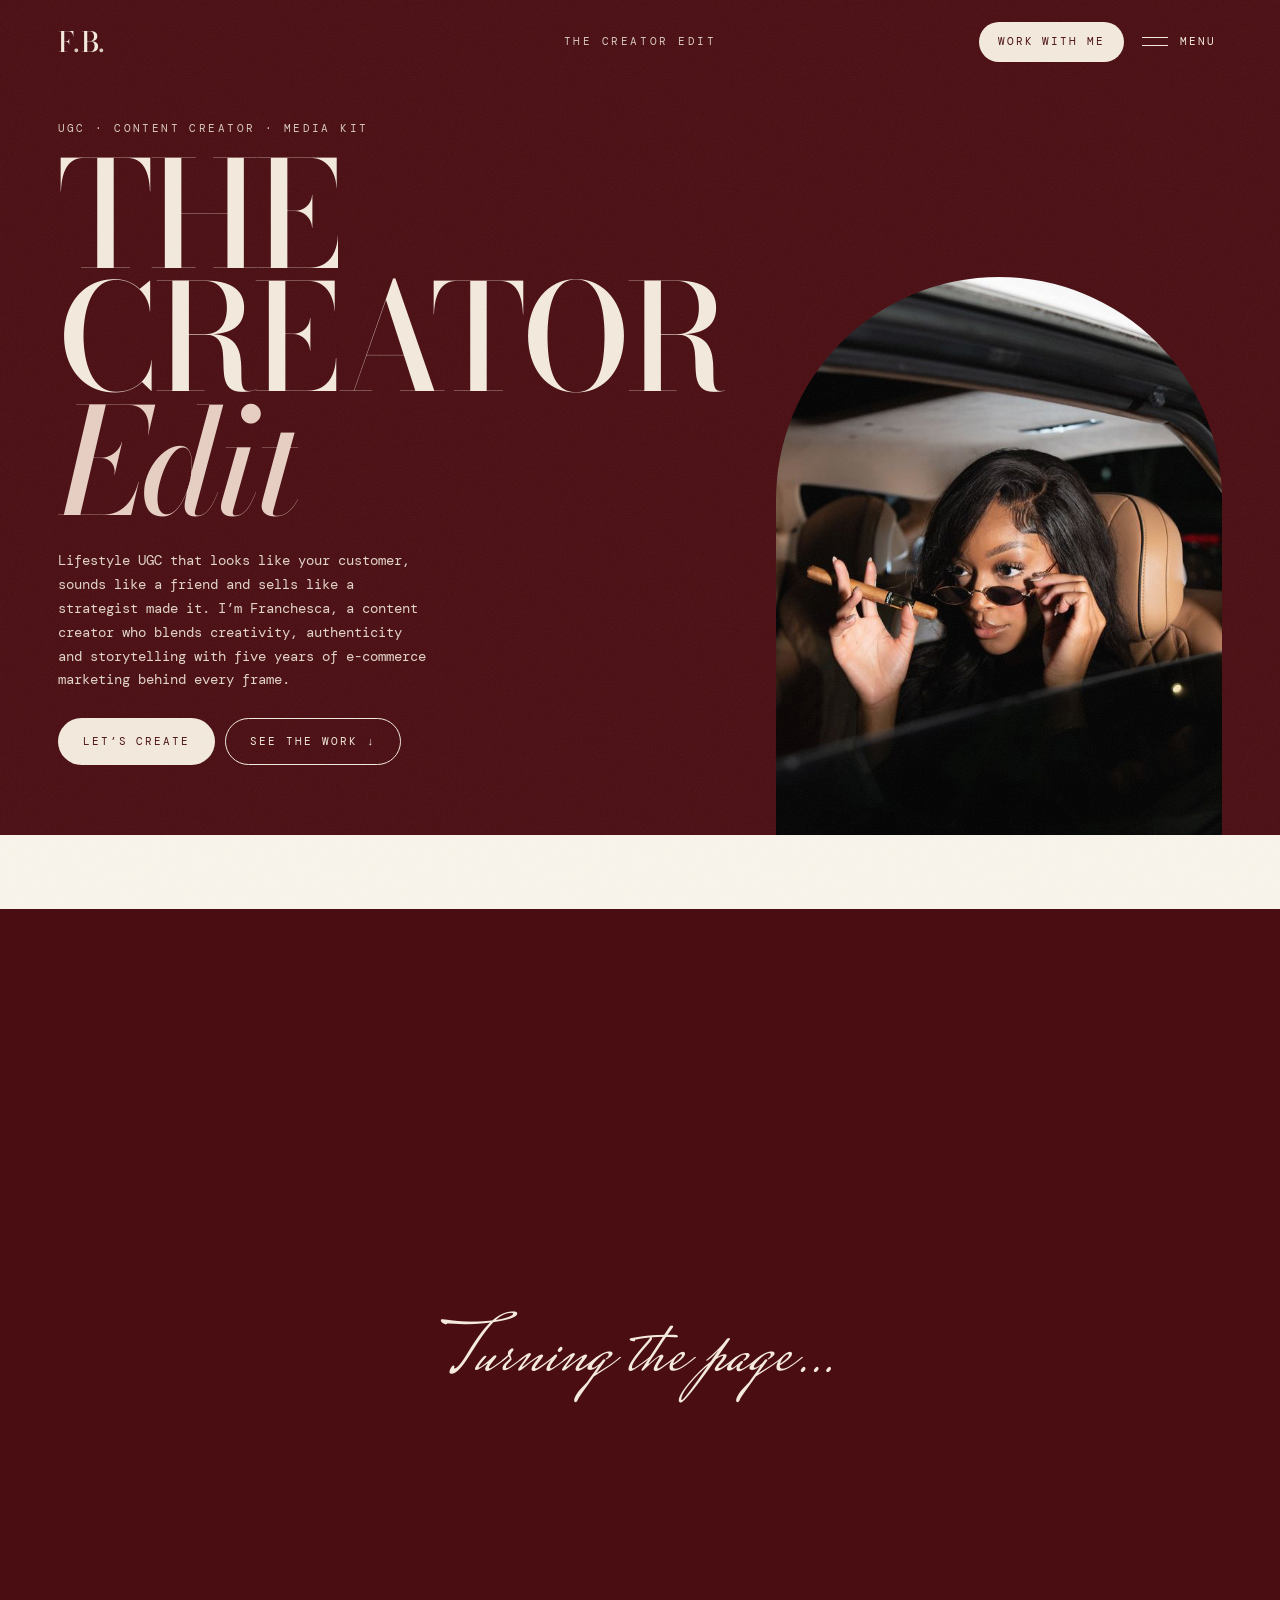
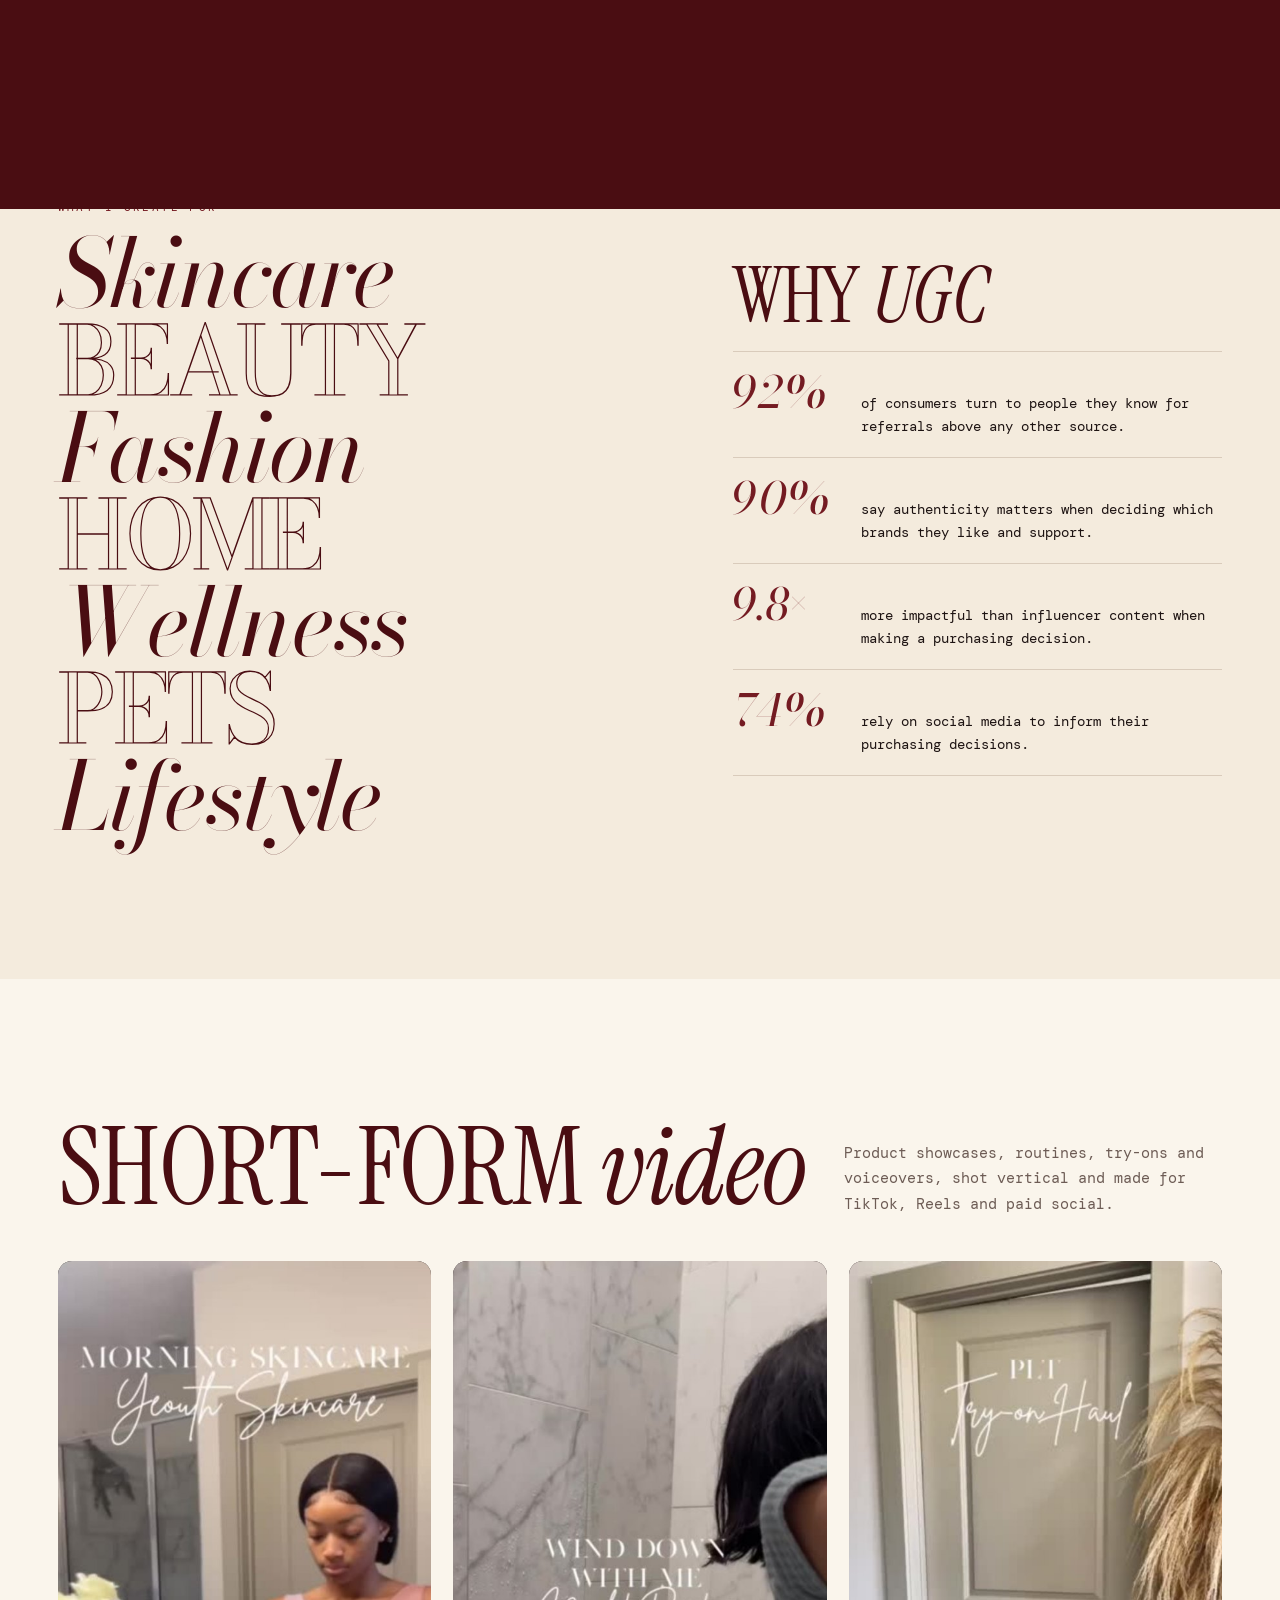
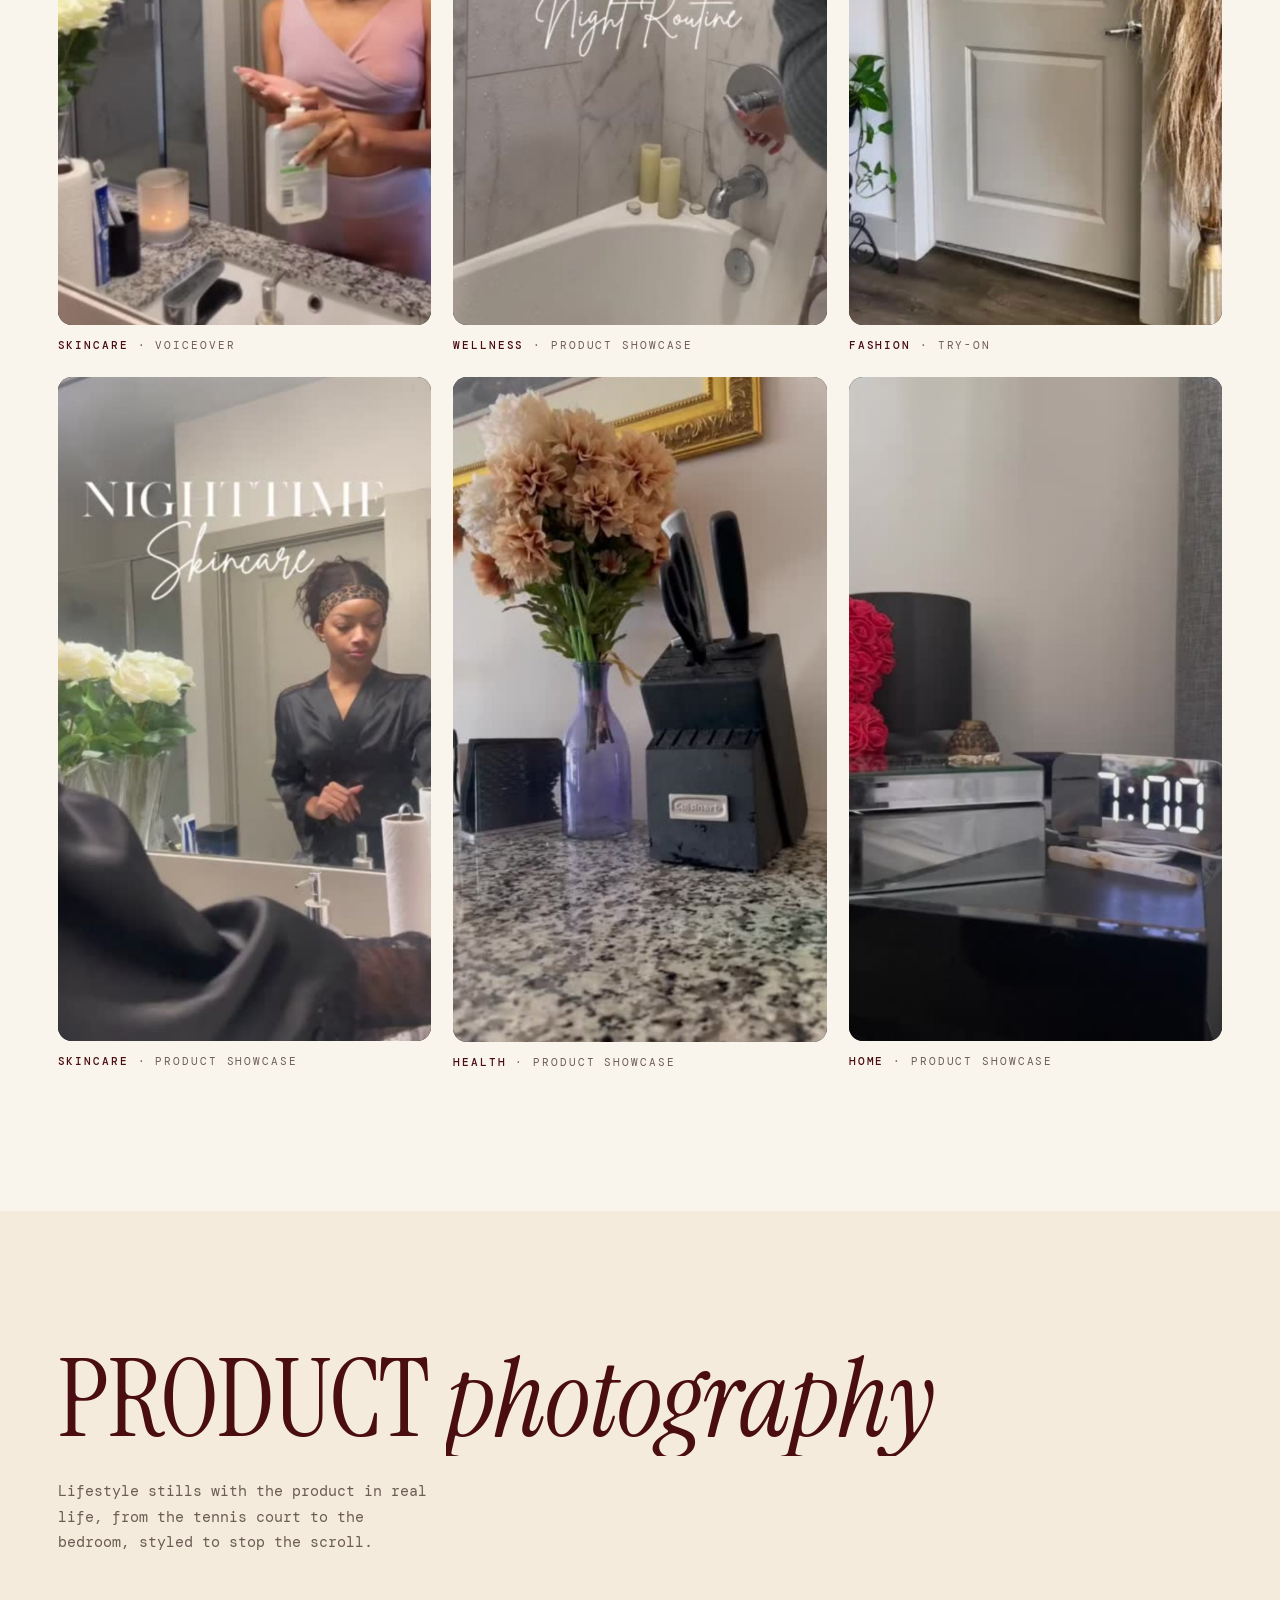
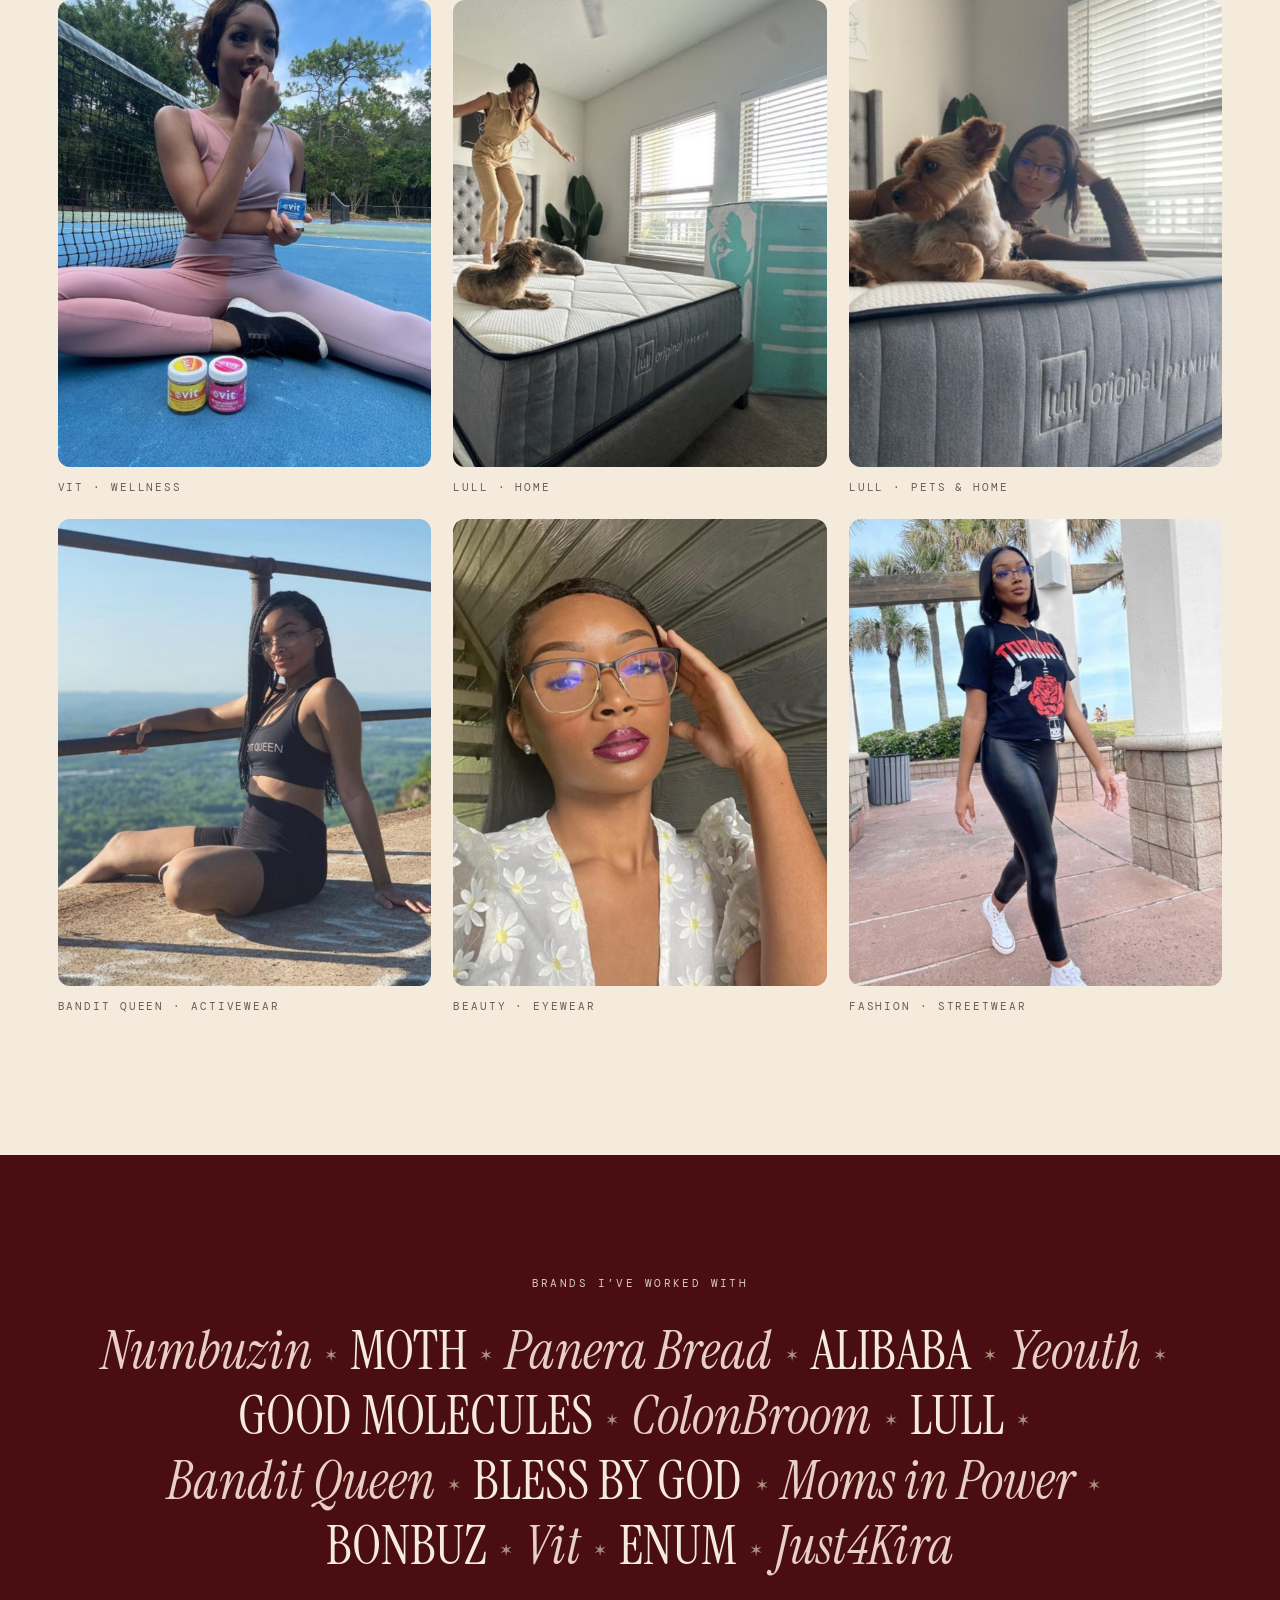
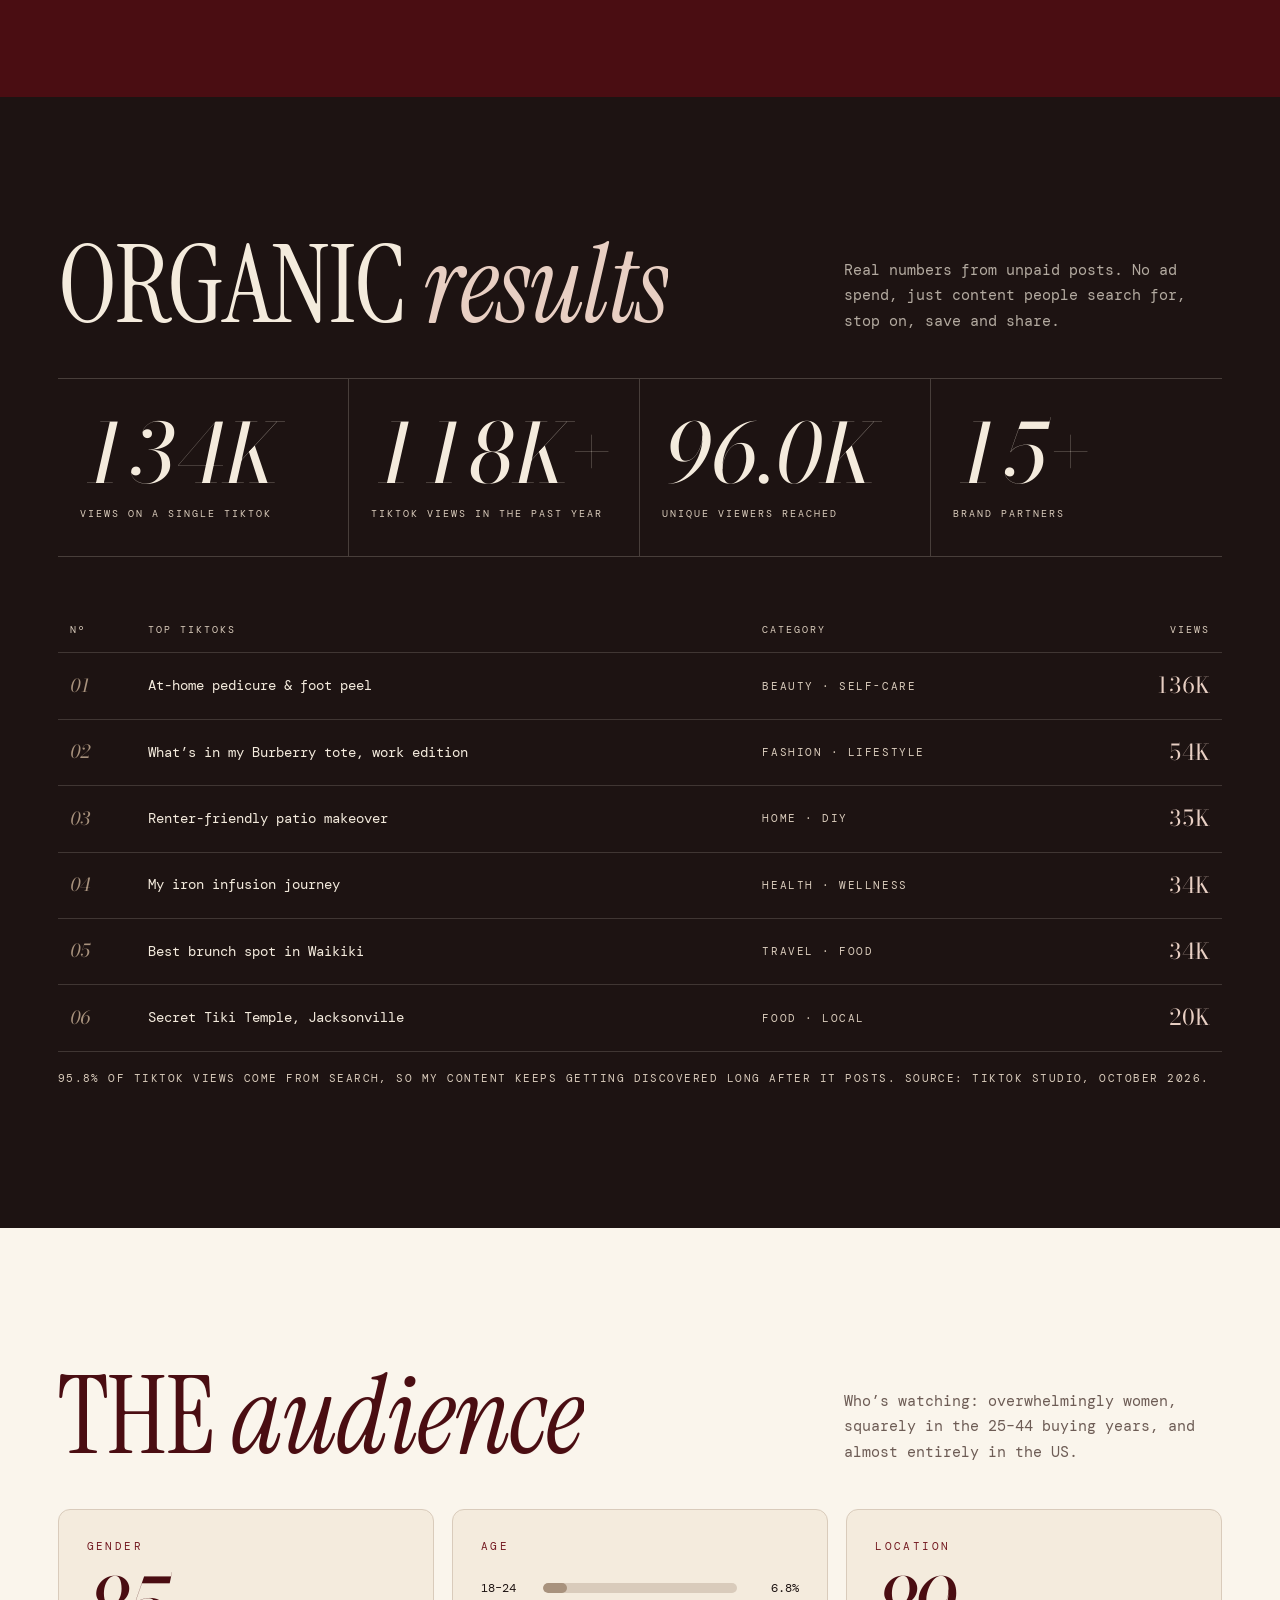
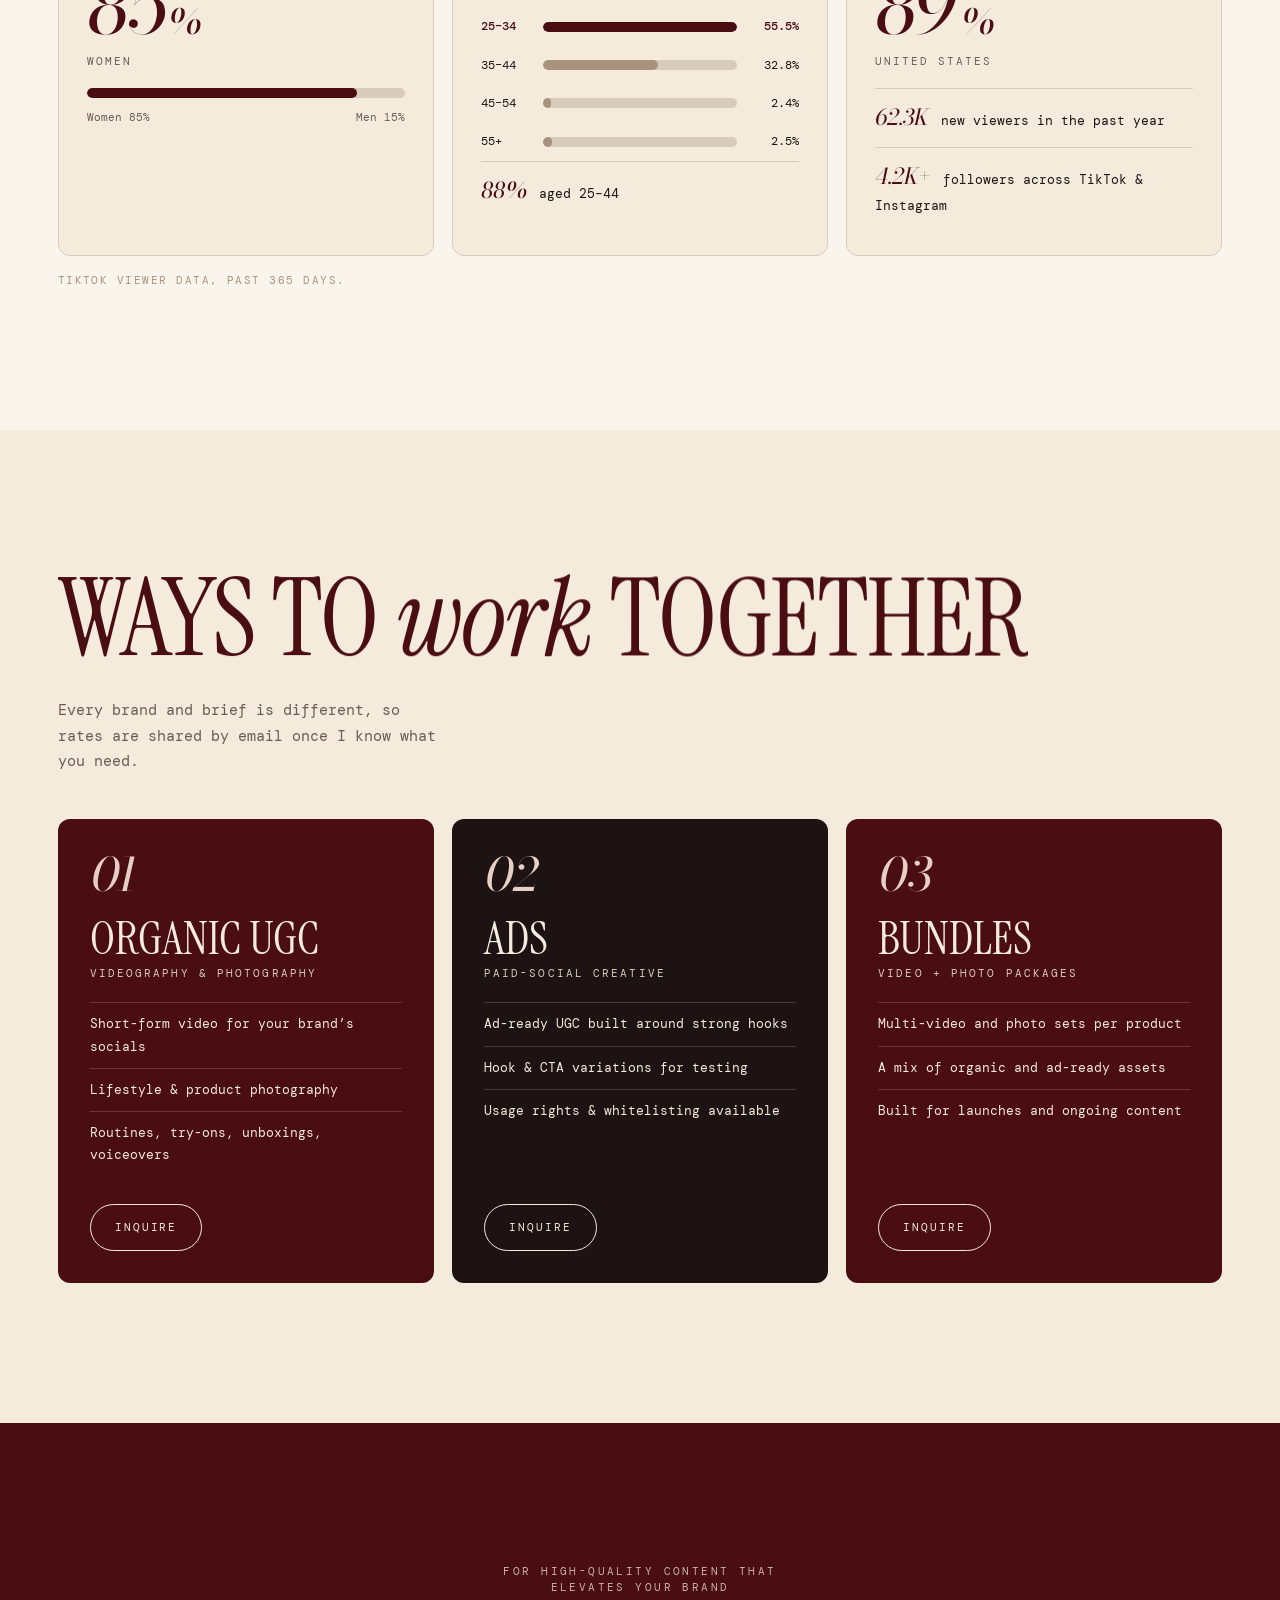
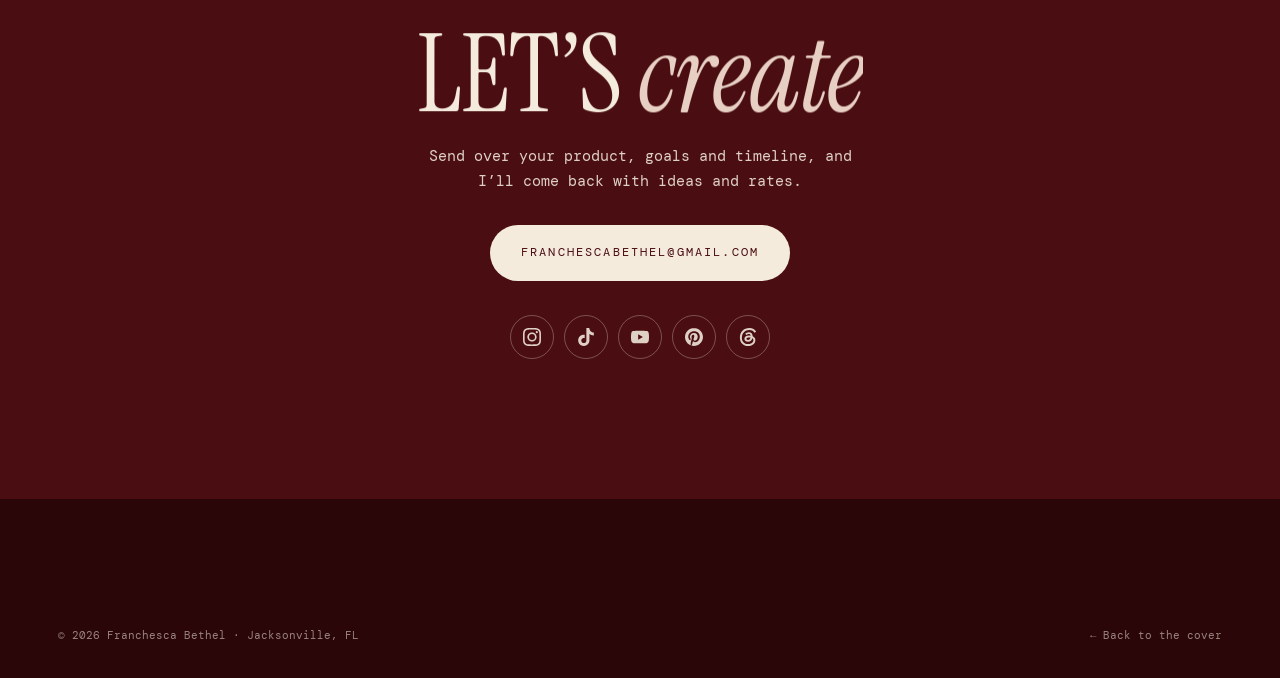
==== commit b25a1b5d: "Creator page: real TikTok analytics (top posts, reach, audience); refresh site stats Co-Authored-By:" ====
--- a/creator.html
+++ b/creator.html
@@ -189,31 +189,30 @@
     <div class="wrap">
       <div class="section-head">
         <h2 class="display" data-split>Organic <em>results</em></h2>
-        <p>Real numbers from unpaid posts. No ad spend, just content people stop for, save and share.</p>
+        <p>Real numbers from unpaid posts. No ad spend, just content people search for, stop on, save and share.</p>
       </div>
       <div class="stats c-stats">
-        <div class="stat"><b data-count="26" data-suffix="K">26K</b><span>views on a single organic video</span></div>
-        <div class="stat"><b data-count="2.2" data-suffix="K" data-dec="1">2.2K</b><span>likes on one Reel</span></div>
-        <div class="stat"><b data-count="5.1" data-suffix="%" data-dec="1">5.1%</b><span>content engagement rate</span></div>
+        <div class="stat"><b data-count="136" data-suffix="K">136K</b><span>views on a single TikTok</span></div>
+        <div class="stat"><b data-count="120" data-suffix="K+">120K+</b><span>TikTok views in the past year</span></div>
+        <div class="stat"><b data-count="97.7" data-suffix="K" data-dec="1">97.7K</b><span>unique viewers reached</span></div>
         <div class="stat"><b data-count="15" data-suffix="+">15+</b><span>brand partners</span></div>
       </div>
 
       <div class="an-wrap">
-        <table class="an-table">
-          <caption class="sr-only">Organic post analytics</caption>
-          <thead><tr><th scope="col">Post</th><th scope="col">Views</th><th scope="col">Likes</th><th scope="col">Comments</th><th scope="col">Shares</th><th scope="col">Saves</th></tr></thead>
+        <table class="an-table top-posts">
+          <caption class="sr-only">Top TikTok posts by views</caption>
+          <thead><tr><th scope="col">Nº</th><th scope="col">Top TikToks</th><th scope="col">Category</th><th scope="col">Views</th></tr></thead>
           <tbody>
-            <tr><th scope="row">01</th><td>26K</td><td>434</td><td>5</td><td>9</td><td>81</td></tr>
-            <tr><th scope="row">02</th><td>24K</td><td>697</td><td>18</td><td>14</td><td>94</td></tr>
-            <tr><th scope="row">03</th><td>21K</td><td>960</td><td>5</td><td>8</td><td>47</td></tr>
-            <tr><th scope="row">04</th><td>15.2K</td><td>2,228</td><td>3</td><td>79</td><td>66</td></tr>
-            <tr><th scope="row">05</th><td>15K</td><td>648</td><td>4</td><td>2</td><td>53</td></tr>
-            <tr><th scope="row">06</th><td>13K</td><td>270</td><td>2</td><td>2</td><td>55</td></tr>
-            <tr><th scope="row">07</th><td>6.4K</td><td>216</td><td>13</td><td>4</td><td>4</td></tr>
-            <tr><th scope="row">08</th><td>2.5K</td><td>173</td><td>6</td><td>1</td><td>11</td></tr>
+            <tr><th scope="row">01</th><td>At-home pedicure &amp; foot peel</td><td>Beauty · self-care</td><td>136K</td></tr>
+            <tr><th scope="row">02</th><td>What&rsquo;s in my Burberry tote, work edition</td><td>Fashion · lifestyle</td><td>54K</td></tr>
+            <tr><th scope="row">03</th><td>Renter-friendly patio makeover</td><td>Home · DIY</td><td>35K</td></tr>
+            <tr><th scope="row">04</th><td>My iron infusion journey</td><td>Health · wellness</td><td>34K</td></tr>
+            <tr><th scope="row">05</th><td>Best brunch spot in Waikiki</td><td>Travel · food</td><td>34K</td></tr>
+            <tr><th scope="row">06</th><td>Secret Tiki Temple, Jacksonville</td><td>Food · local</td><td>20K</td></tr>
           </tbody>
         </table>
       </div>
+      <p class="aud-note res-note">95.8% of TikTok views come from search, so my content keeps getting discovered long after it posts. Source: TikTok Studio, October 2026.</p>
     </div>
   </section>
 
@@ -222,34 +221,36 @@
     <div class="wrap">
       <div class="section-head">
         <h2 class="display" data-split>The <em>audience</em></h2>
-        <p>Who&rsquo;s watching: a US-led audience, majority women, and squarely in the 25–44 buying years.</p>
+        <p>Who&rsquo;s watching: overwhelmingly women, squarely in the 25–44 buying years, and almost entirely in the US.</p>
       </div>
       <div class="aud-grid">
         <div class="aud-card">
           <p class="eyebrow">Gender</p>
-          <p class="aud-big">58.9<small>%</small></p>
+          <p class="aud-big">85<small>%</small></p>
           <p class="aud-sub">women</p>
-          <div class="bar" role="img" aria-label="58.9% women, 41.1% men"><i style="width:58.9%"></i></div>
-          <p class="aud-key"><span>Women 58.9%</span><span>Men 41.1%</span></p>
+          <div class="bar" role="img" aria-label="85% women, 15% men"><i style="width:85%"></i></div>
+          <p class="aud-key"><span>Women 85%</span><span>Men 15%</span></p>
         </div>
         <div class="aud-card">
           <p class="eyebrow">Age</p>
           <ul class="ages">
-            <li><span>18–24</span><i style="--v:17.0"></i><b>17.0%</b></li>
-            <li class="top"><span>25–34</span><i style="--v:33.8"></i><b>33.8%</b></li>
-            <li><span>35–44</span><i style="--v:22.2"></i><b>22.2%</b></li>
-            <li><span>45–54</span><i style="--v:12.9"></i><b>12.9%</b></li>
+            <li><span>18–24</span><i style="--v:6.8"></i><b>6.8%</b></li>
+            <li class="top"><span>25–34</span><i style="--v:55.5"></i><b>55.5%</b></li>
+            <li><span>35–44</span><i style="--v:32.8"></i><b>32.8%</b></li>
+            <li><span>45–54</span><i style="--v:2.4"></i><b>2.4%</b></li>
+            <li><span>55+</span><i style="--v:2.5"></i><b>2.5%</b></li>
           </ul>
+          <p class="aud-line"><b>88%</b> aged 25–44</p>
         </div>
         <div class="aud-card">
-          <p class="eyebrow">Reach</p>
-          <p class="aud-big">2.2<small>K</small></p>
-          <p class="aud-sub">avg. views per Short</p>
-          <p class="aud-line"><b>19.9K</b> impressions across the last 10 posts</p>
-          <p class="aud-line"><b>43.5%</b> of viewers in the United States</p>
+          <p class="eyebrow">Location</p>
+          <p class="aud-big">89<small>%</small></p>
+          <p class="aud-sub">United States</p>
+          <p class="aud-line"><b>62.3K</b> new viewers in the past year</p>
+          <p class="aud-line"><b>4.2K+</b> followers across TikTok &amp; Instagram</p>
         </div>
       </div>
-      <p class="aud-note">Audience data from YouTube analytics, last 10 posts.</p>
+      <p class="aud-note">TikTok viewer data, past 365 days.</p>
     </div>
   </section>
 
--- a/style.css
+++ b/style.css
@@ -980,7 +980,7 @@
 .aud-key { display: flex; justify-content: space-between; margin-top: 10px; font-size: 11px; color: var(--muted); }
 .ages li { display: grid; grid-template-columns: 52px 1fr 52px; gap: 10px; align-items: center; padding: 9px 0; font-size: 12px; }
 .ages i { display: block; height: 10px; border-radius: 999px; background: var(--taupe-soft); position: relative; overflow: hidden; }
-.ages i::after { content: ""; position: absolute; inset: 0 auto 0 0; width: calc(var(--v) / 33.8 * 100%); background: var(--taupe); border-radius: 999px; }
+.ages i::after { content: ""; position: absolute; inset: 0 auto 0 0; width: calc(var(--v) / var(--max-v, 55.5) * 100%); background: var(--taupe); border-radius: 999px; }
 .ages li.top i::after { background: var(--wine); }
 .ages li.top b, .ages li.top span { color: var(--wine); font-weight: 500; }
 .ages b { text-align: right; font-weight: 400; }
@@ -1023,3 +1023,14 @@
   .an-table tbody td { font-size: 12px; }
   .an-table tbody td:nth-child(2) { font-size: 17px; }
 }
+
+.top-posts td { text-align: left !important; }
+.top-posts td:last-child { text-align: right !important; font-family: var(--didone); font-size: 22px; color: var(--blush); }
+.top-posts tbody td:nth-child(2) { font-family: var(--mono); font-size: 14px; color: var(--cream); }
+.top-posts tbody td:nth-child(3) { font-size: 11px; letter-spacing: .14em; text-transform: uppercase; color: var(--taupe-soft); }
+.res-note { color: var(--taupe-soft); margin-top: 18px; }
+@media (max-width: 600px) {
+  .top-posts thead th:nth-child(3), .top-posts tbody td:nth-child(3) { display: none; }
+  .top-posts tbody td:nth-child(2) { font-size: 12px; }
+}
+.top-posts thead th:nth-child(2), .top-posts thead th:nth-child(3) { text-align: left; }
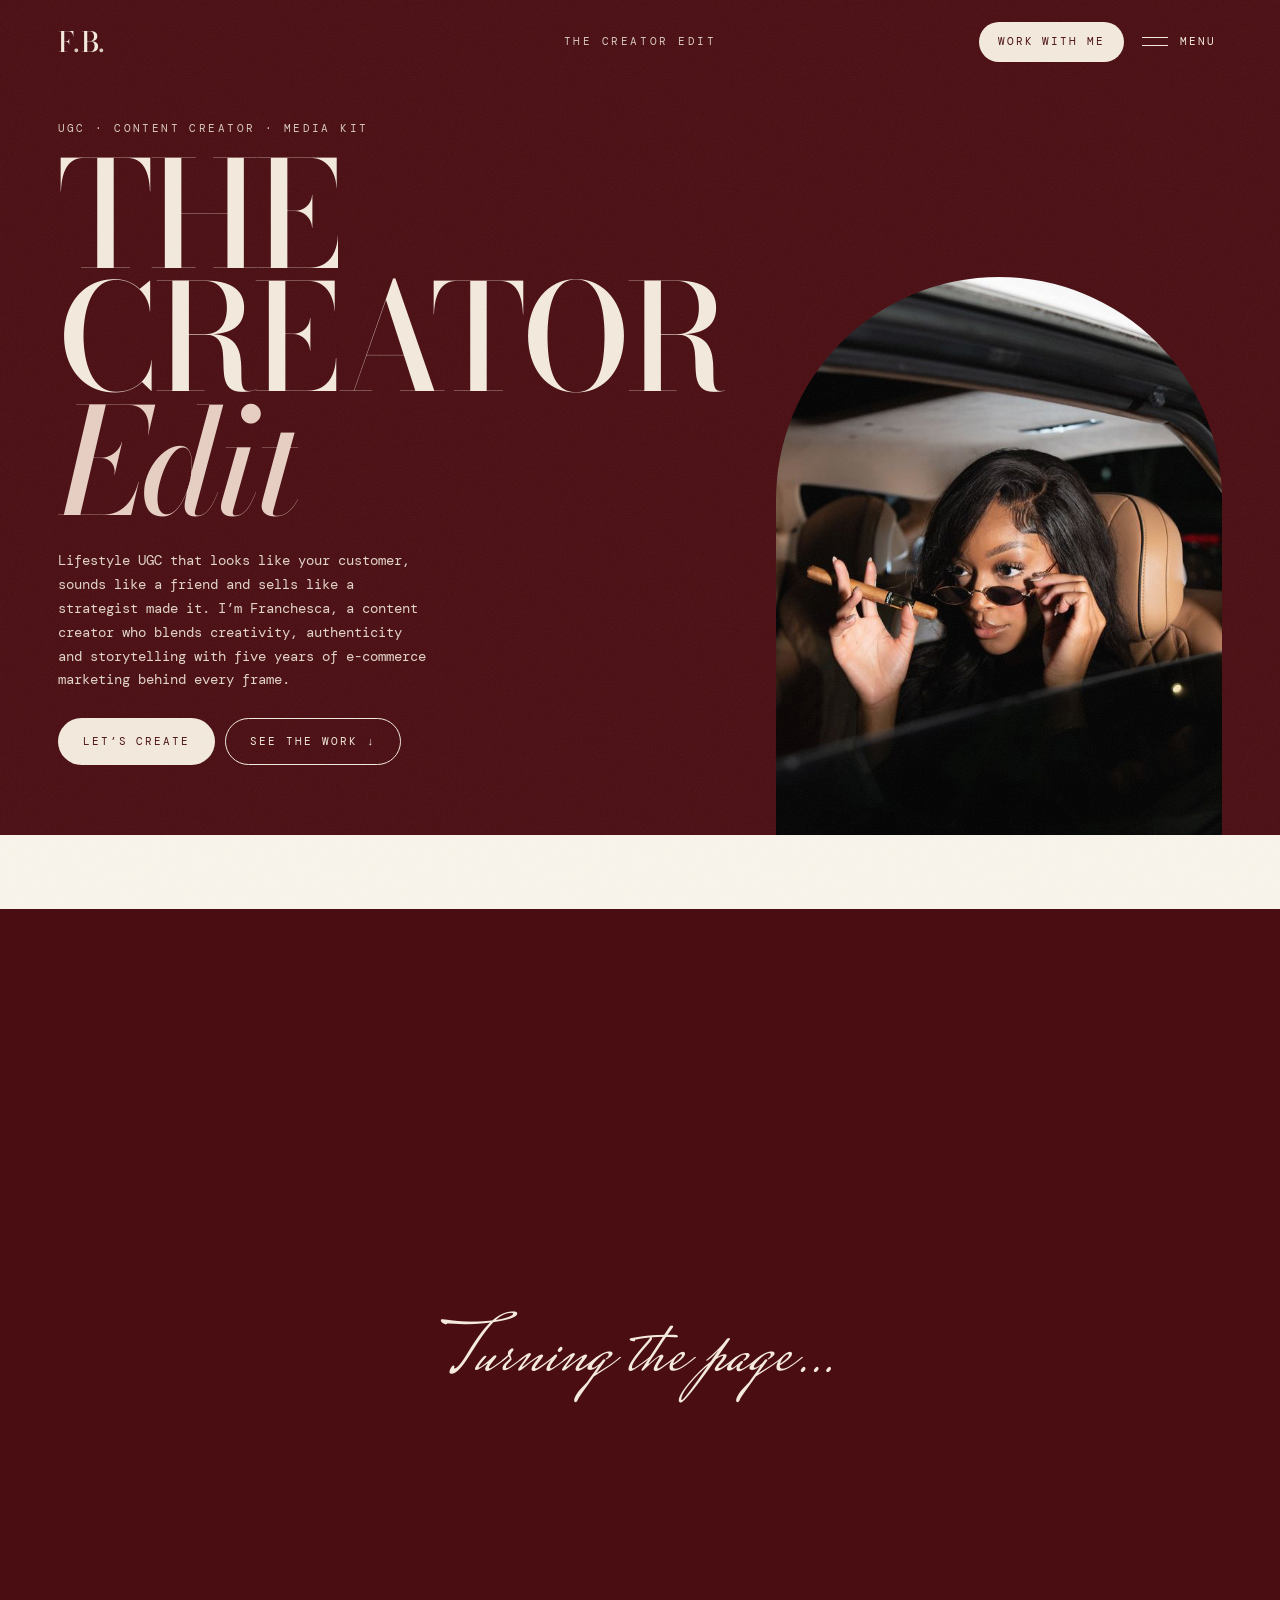
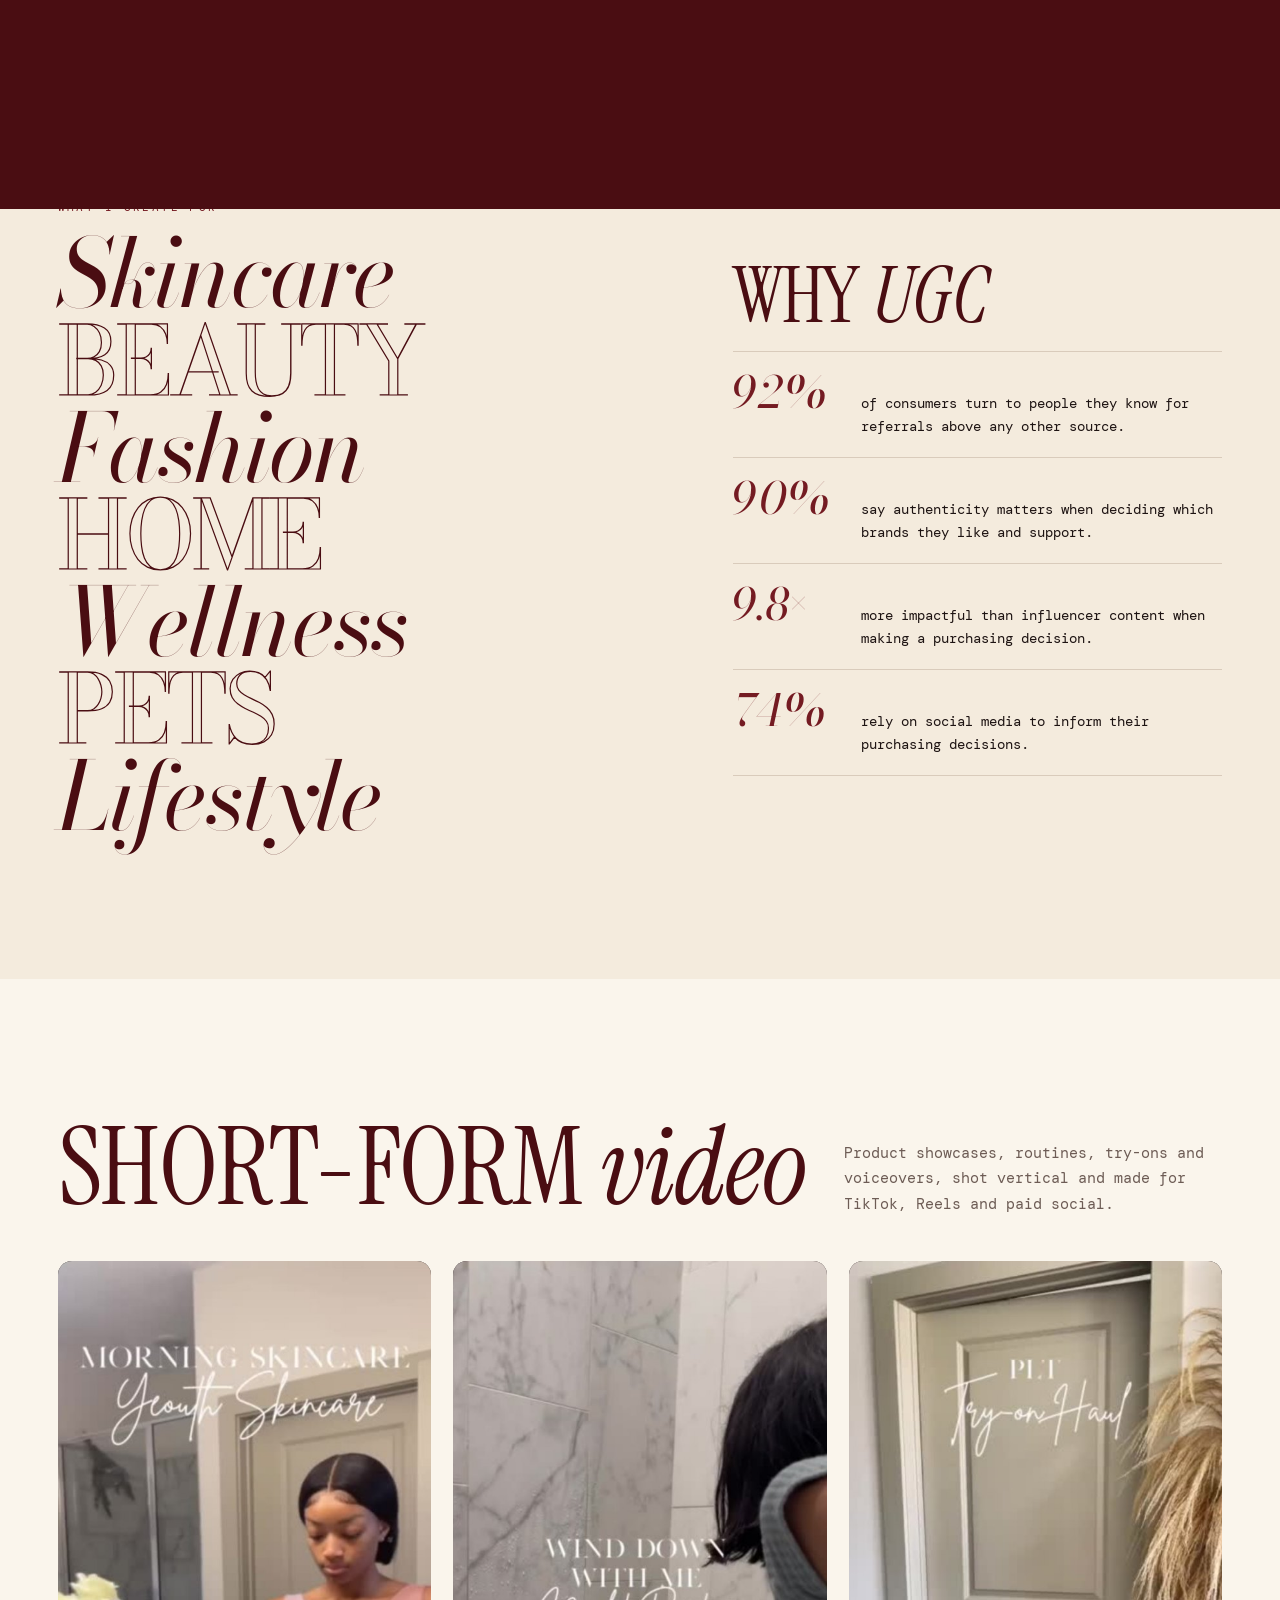
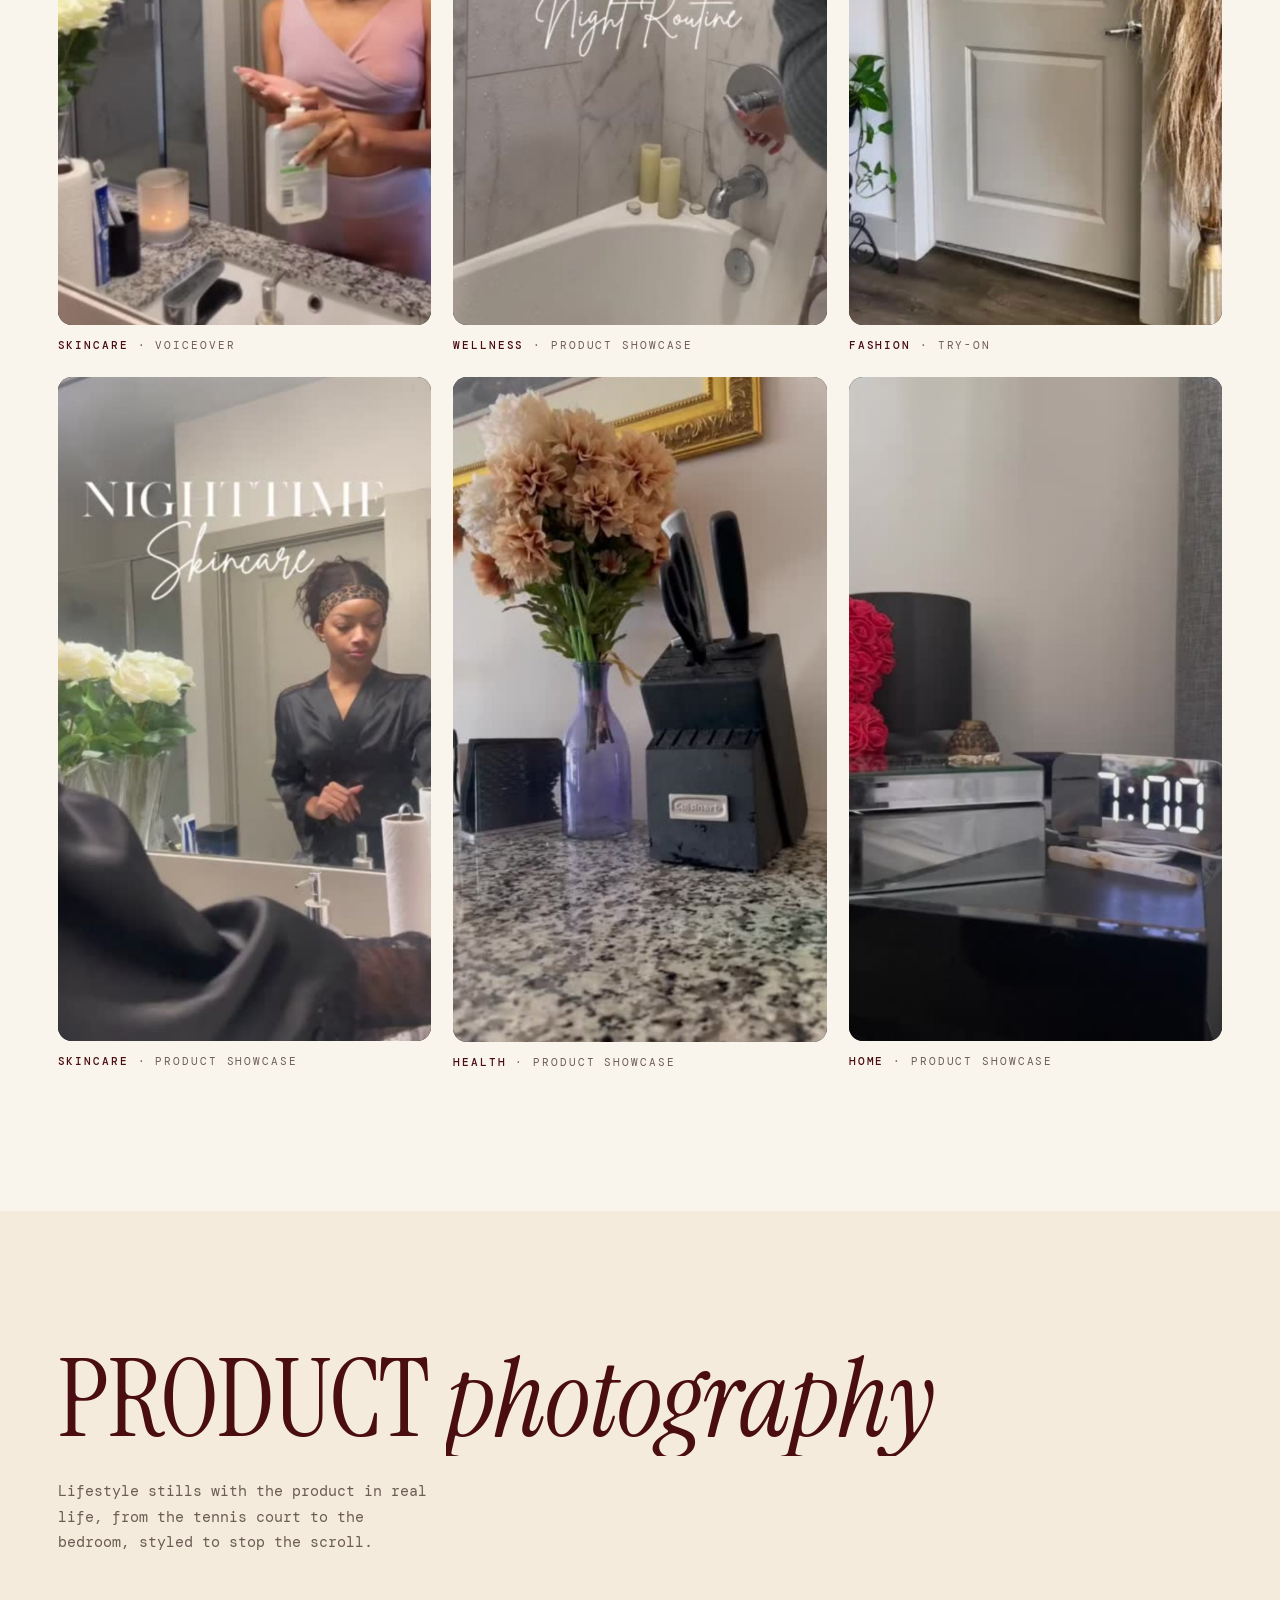
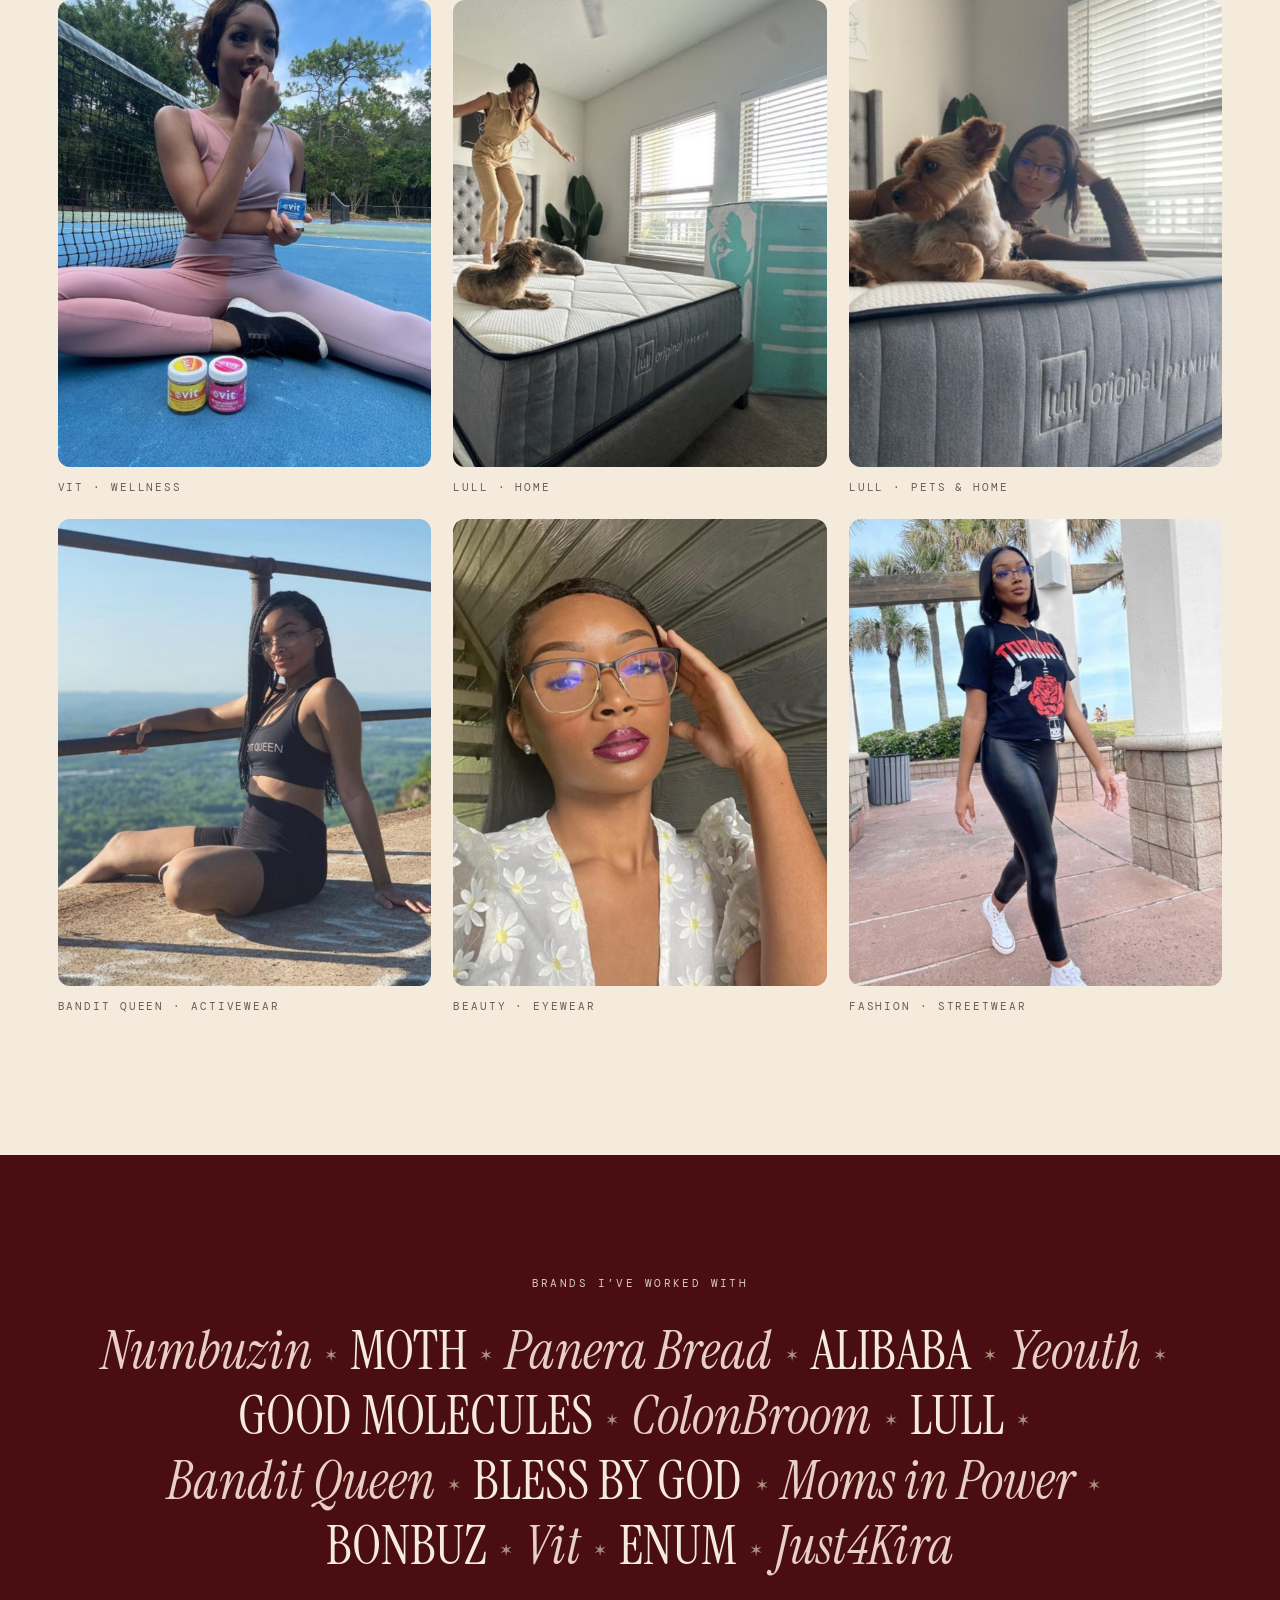
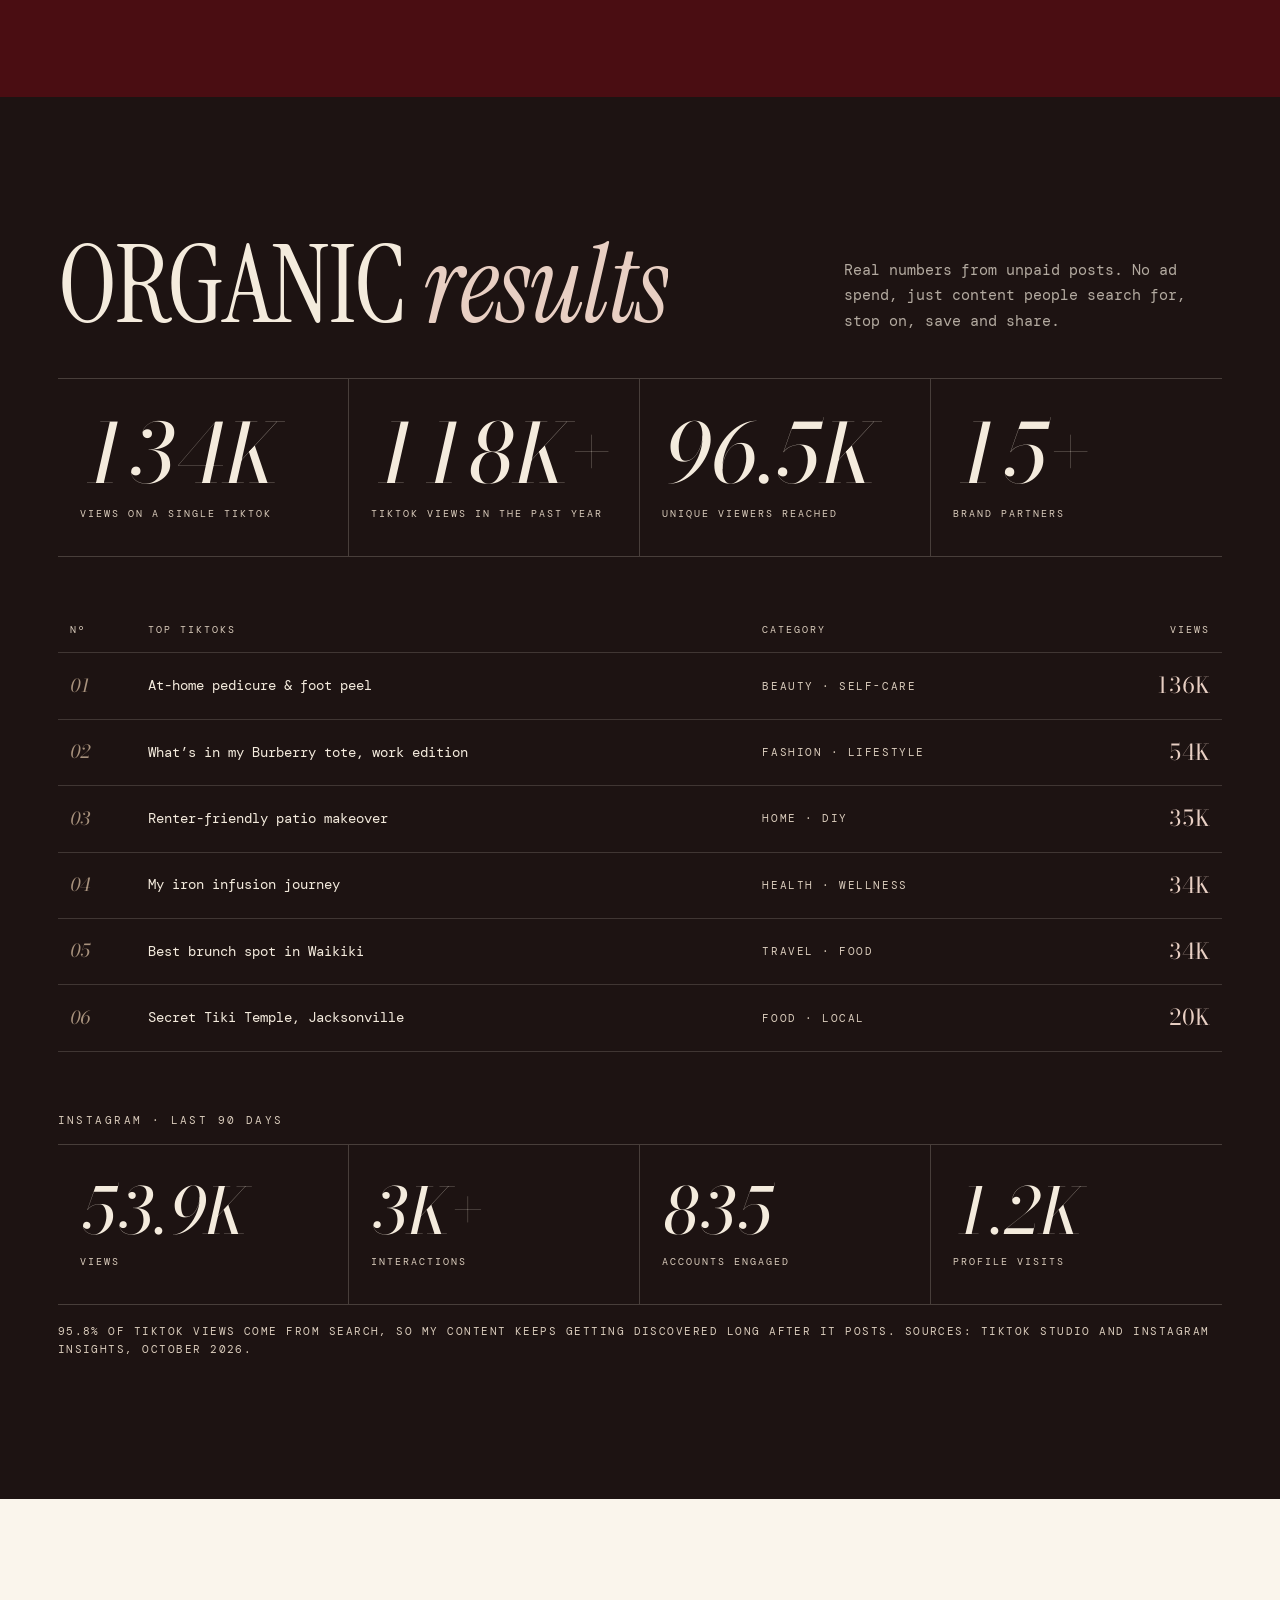
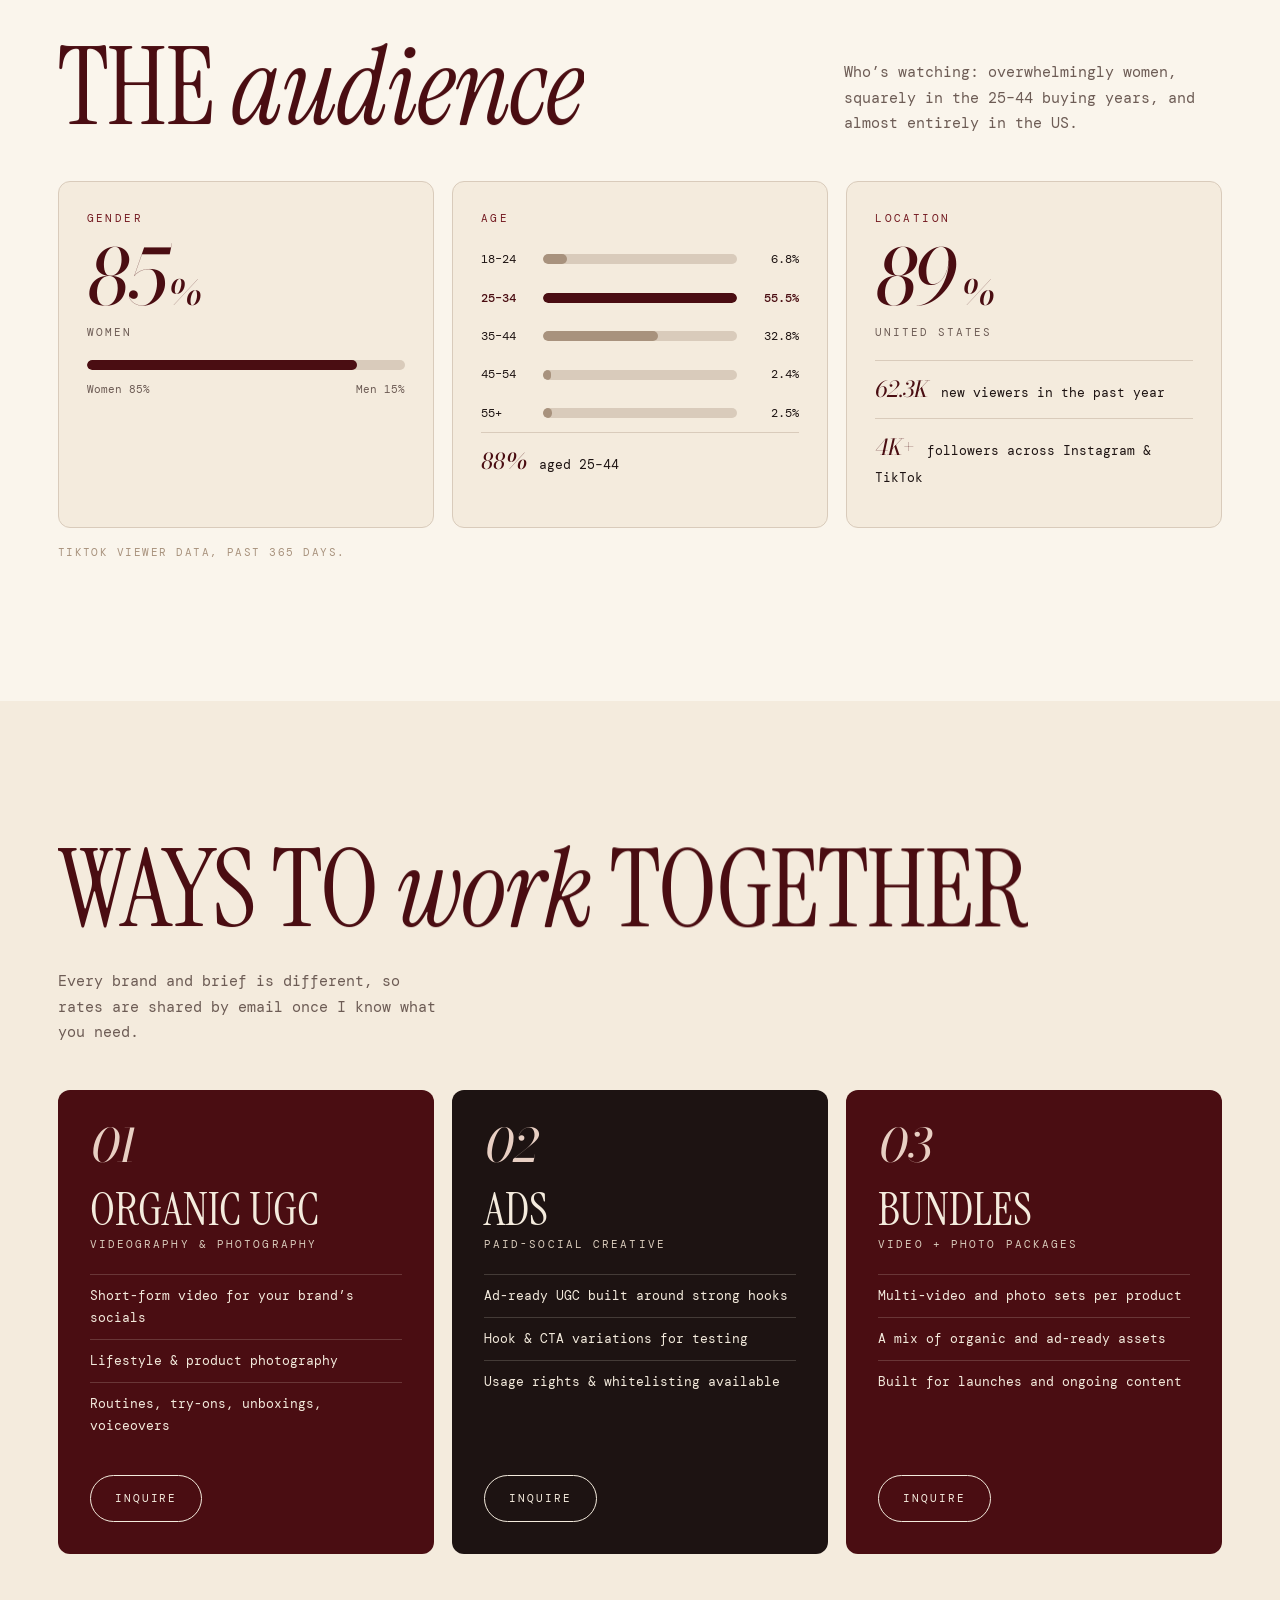
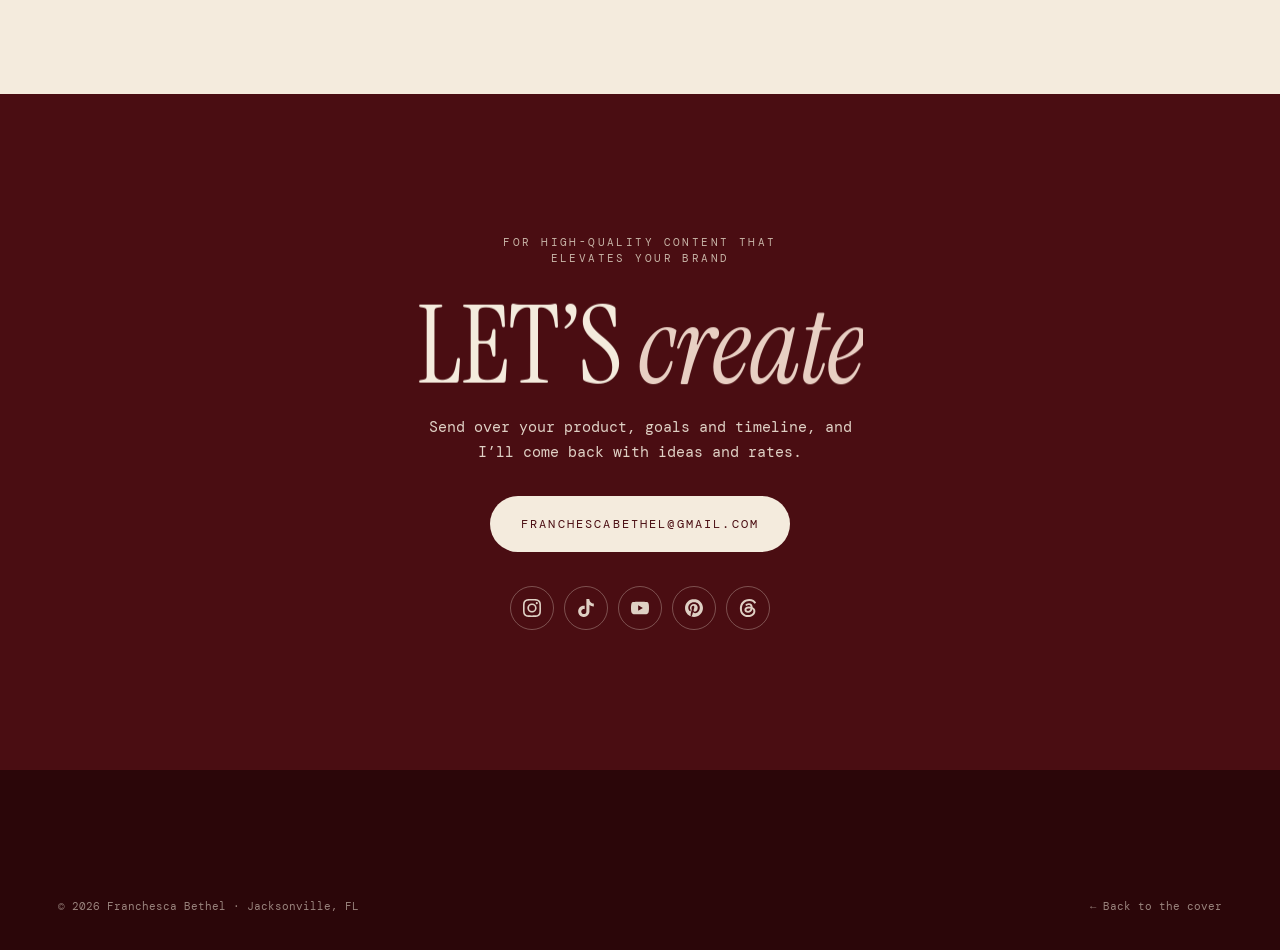
==== commit d7891f5a: "Creator page: add Instagram insights (last 90 days) Co-Authored-By: Claude Opus 5.5 <noreply@anthrop" ====
--- a/creator.html
+++ b/creator.html
@@ -212,7 +212,14 @@
           </tbody>
         </table>
       </div>
-      <p class="aud-note res-note">95.8% of TikTok views come from search, so my content keeps getting discovered long after it posts. Source: TikTok Studio, October 2026.</p>
+      <p class="eyebrow ig-head">Instagram · last 90 days</p>
+      <div class="stats c-stats ig-stats">
+        <div class="stat"><b data-count="55.3" data-suffix="K" data-dec="1">55.3K</b><span>views</span></div>
+        <div class="stat"><b data-count="3" data-suffix="K+">3K+</b><span>interactions</span></div>
+        <div class="stat"><b data-count="857">857</b><span>accounts engaged</span></div>
+        <div class="stat"><b data-count="1.2" data-suffix="K" data-dec="1">1.2K</b><span>profile visits</span></div>
+      </div>
+      <p class="aud-note res-note">95.8% of TikTok views come from search, so my content keeps getting discovered long after it posts. Sources: TikTok Studio and Instagram Insights, October 2026.</p>
     </div>
   </section>
 
@@ -247,7 +254,7 @@
           <p class="aud-big">89<small>%</small></p>
           <p class="aud-sub">United States</p>
           <p class="aud-line"><b>62.3K</b> new viewers in the past year</p>
-          <p class="aud-line"><b>4.2K+</b> followers across TikTok &amp; Instagram</p>
+          <p class="aud-line"><b>4K+</b> followers across Instagram &amp; TikTok</p>
         </div>
       </div>
       <p class="aud-note">TikTok viewer data, past 365 days.</p>
--- a/style.css
+++ b/style.css
@@ -1034,3 +1034,5 @@
   .top-posts tbody td:nth-child(2) { font-size: 12px; }
 }
 .top-posts thead th:nth-child(2), .top-posts thead th:nth-child(3) { text-align: left; }
+.ig-head { color: var(--taupe-soft); margin: 60px 0 16px; }
+.ig-stats .stat b { font-size: clamp(44px, 5vw, 76px); }
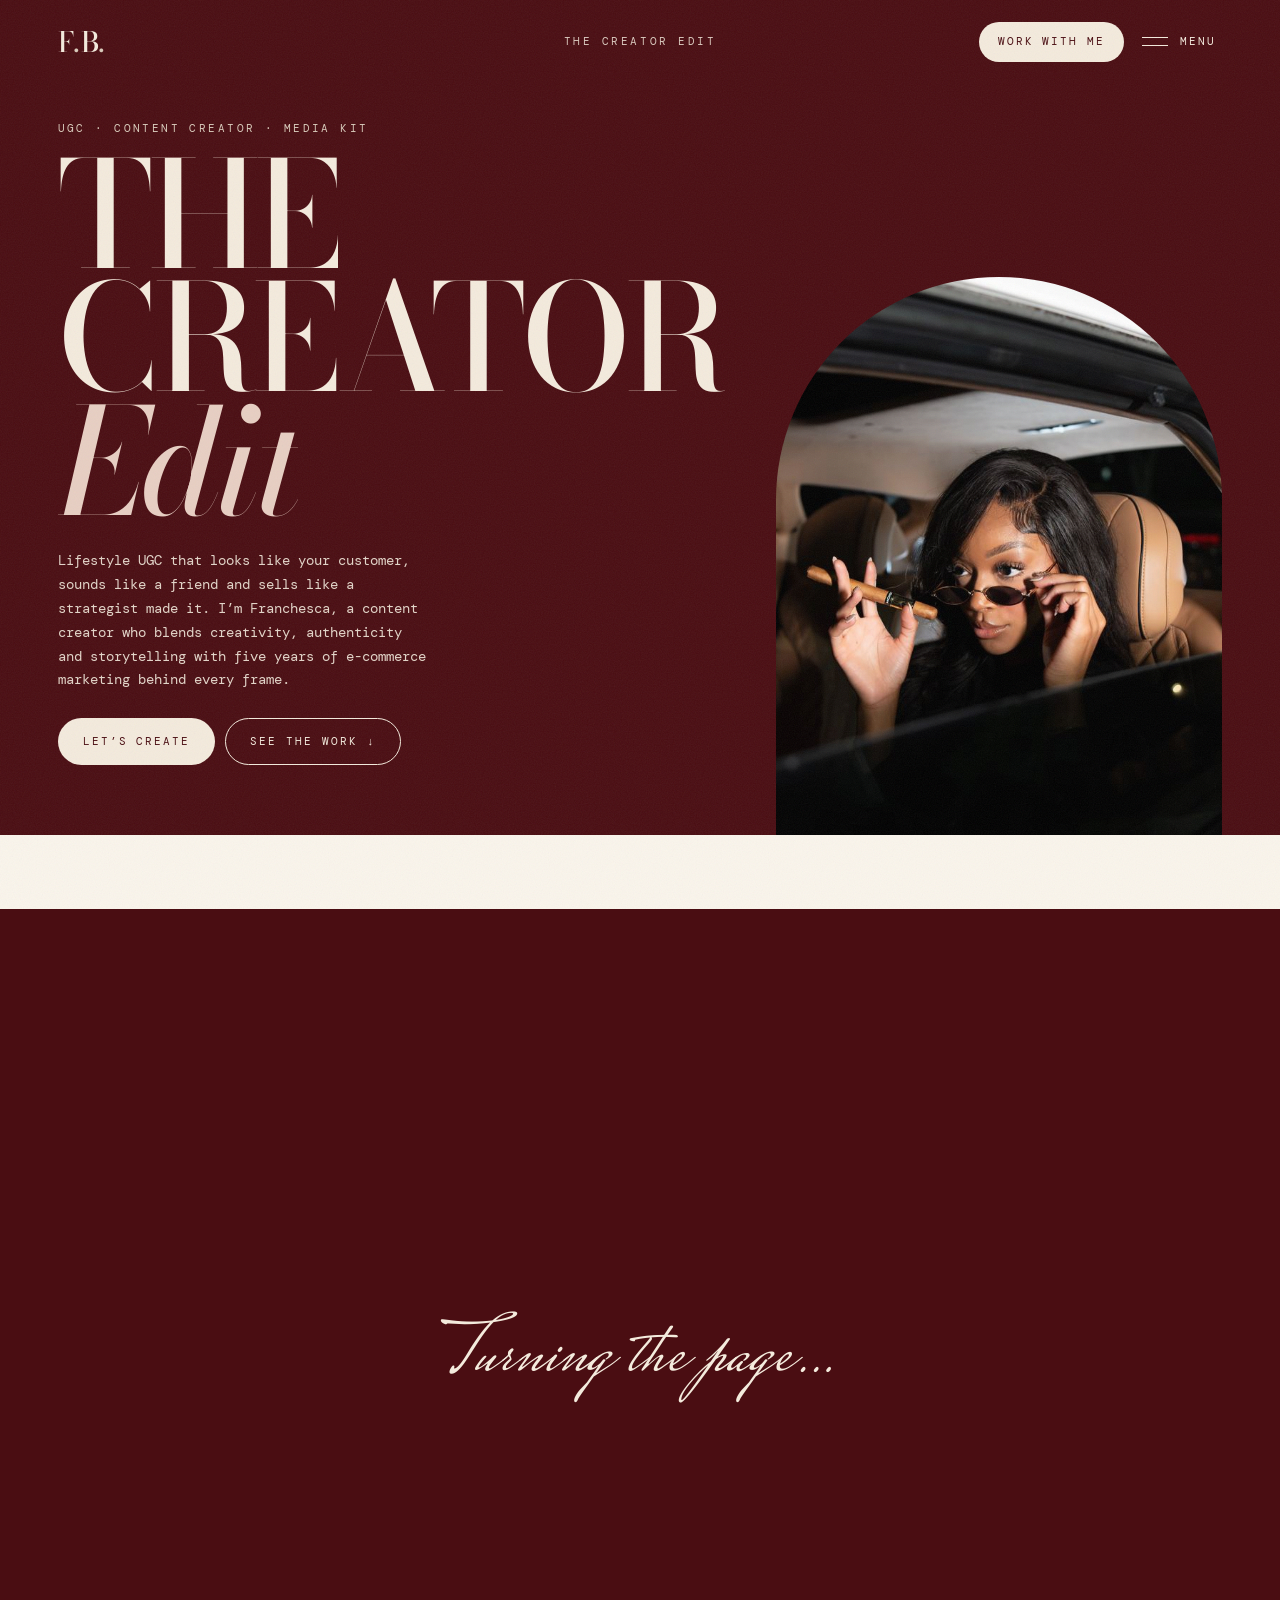
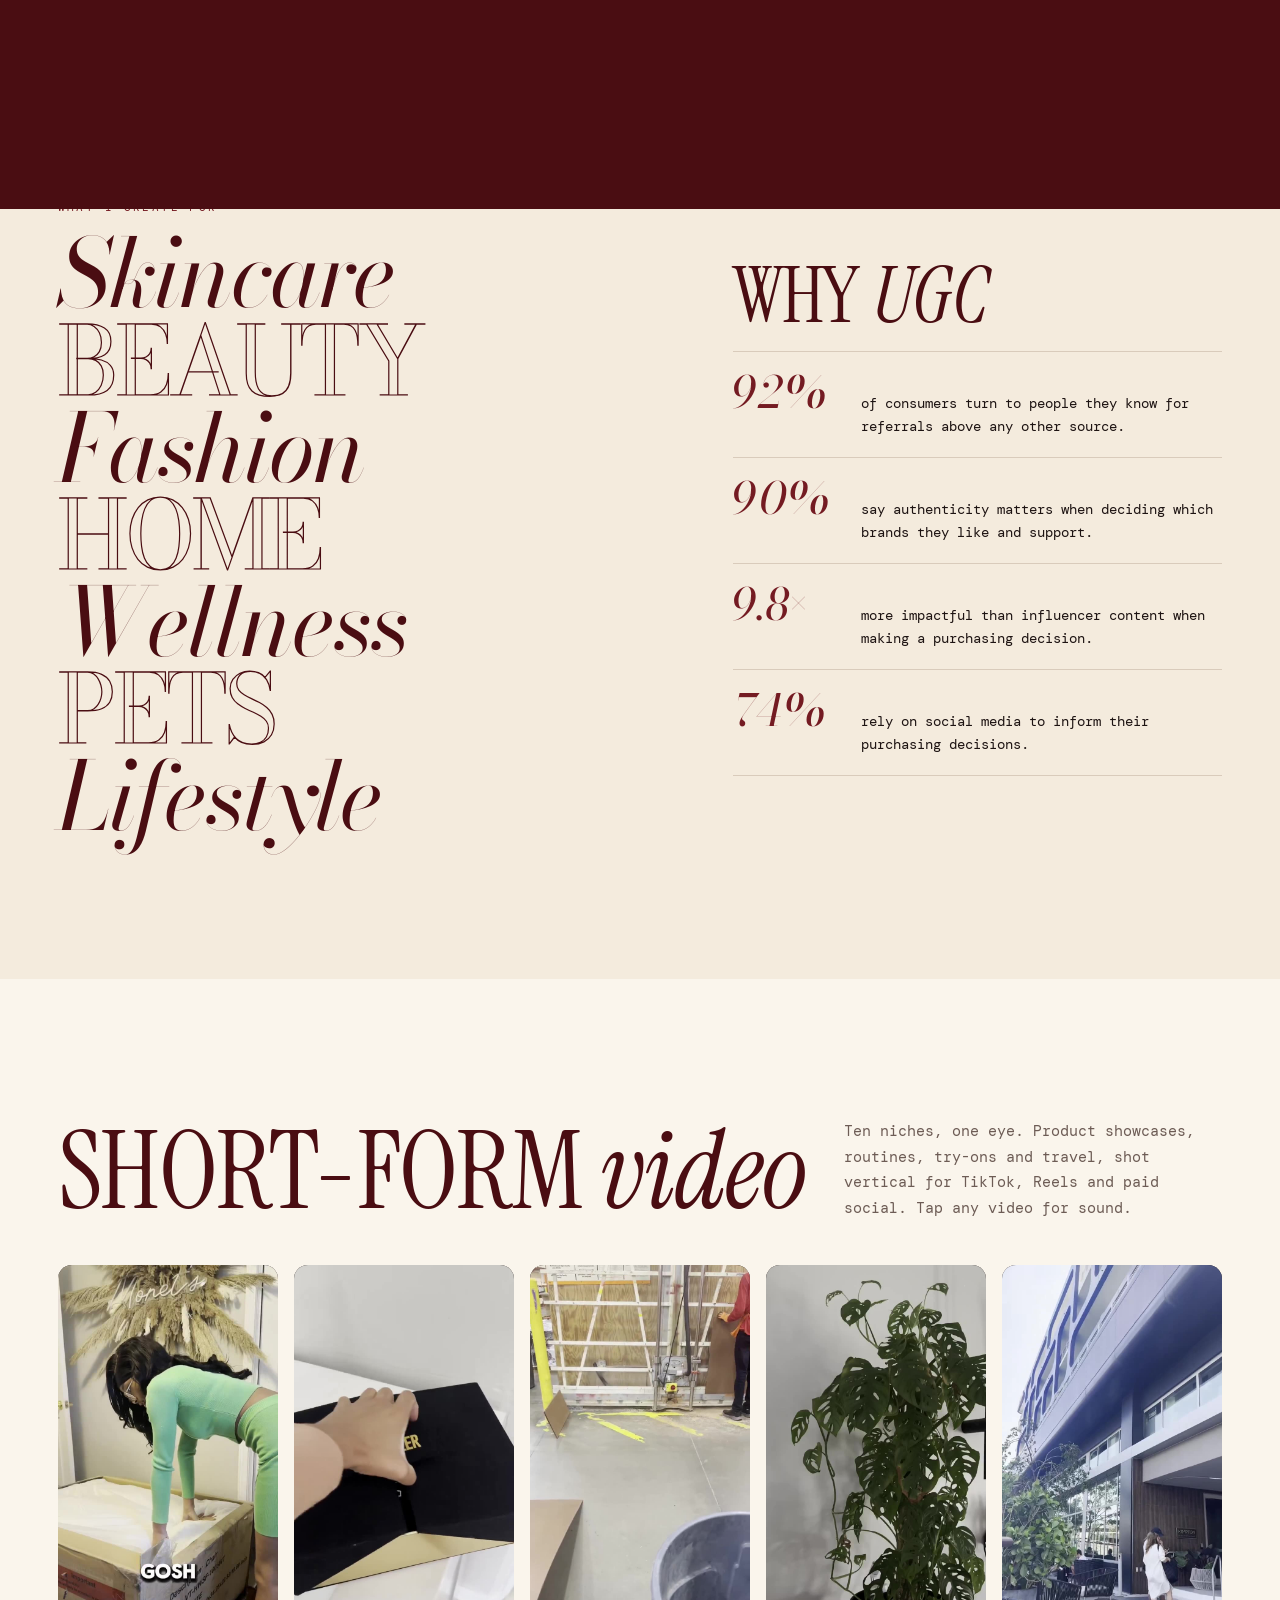
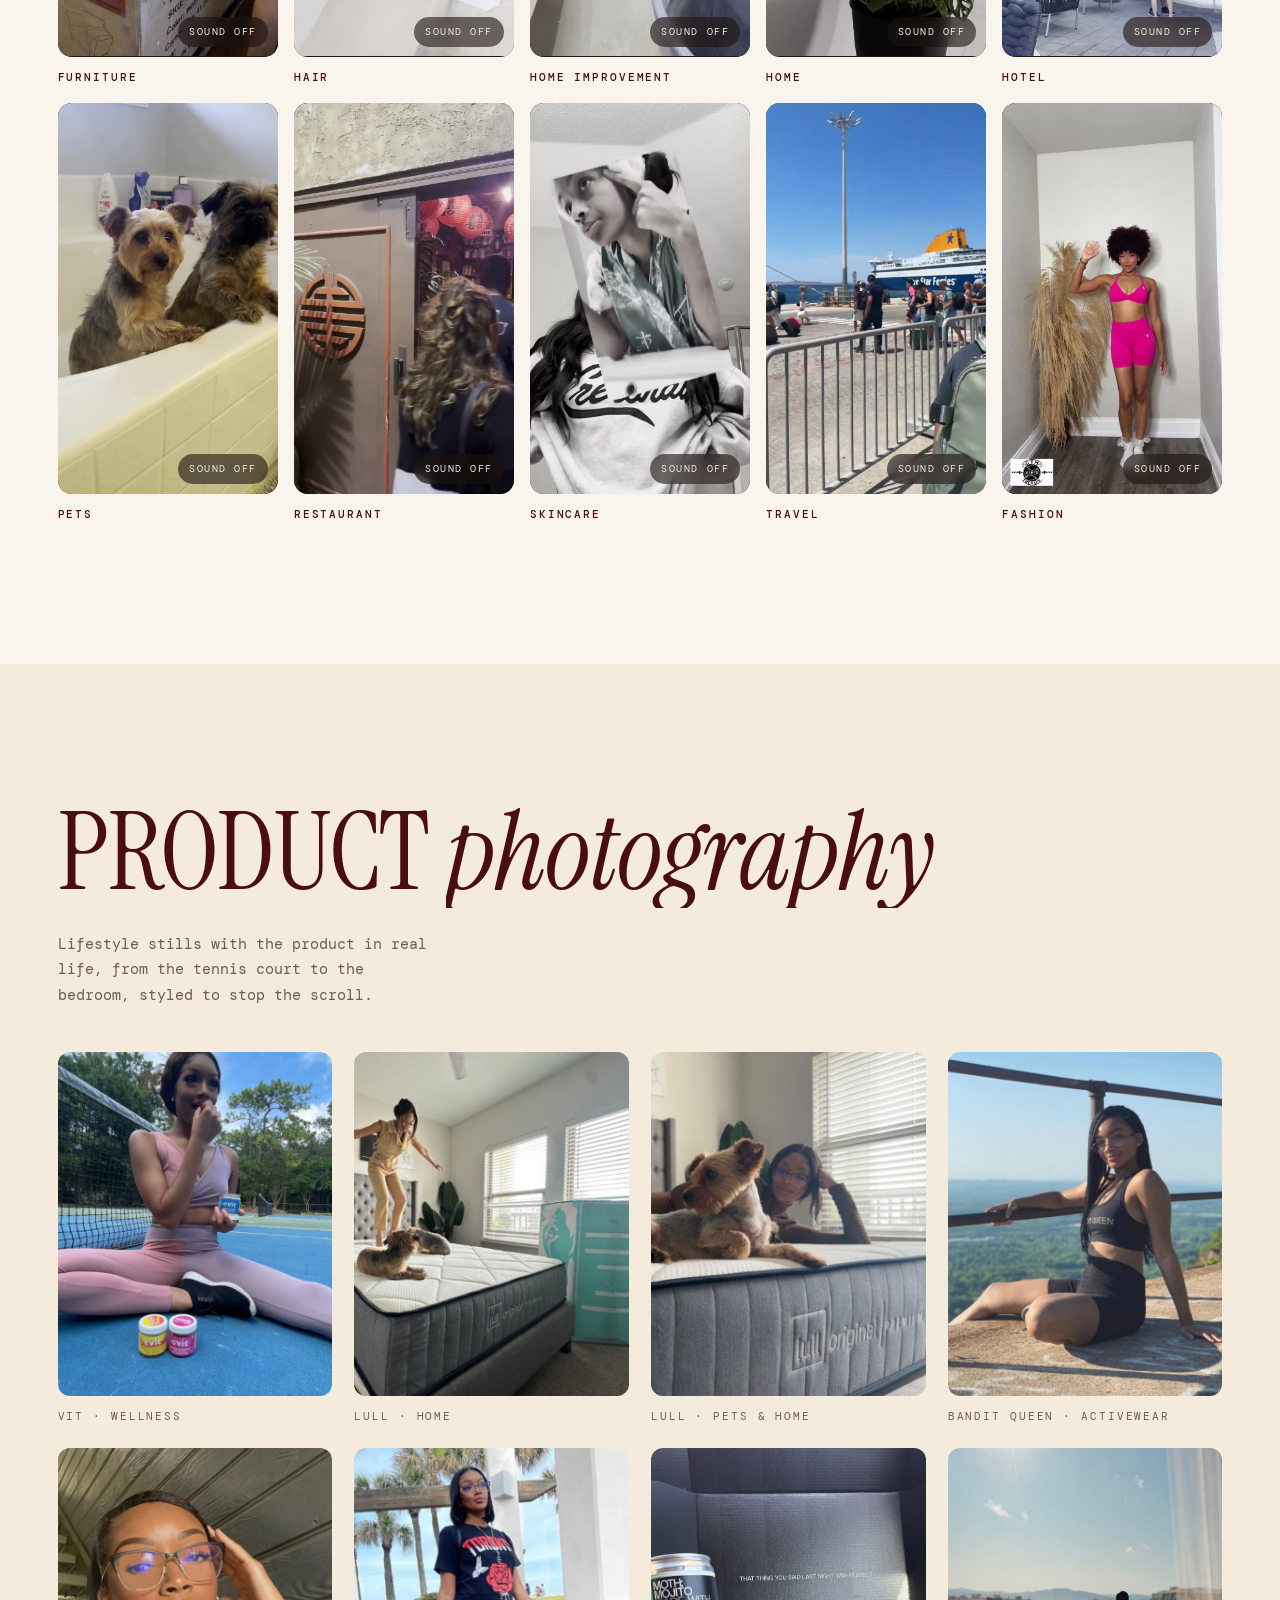
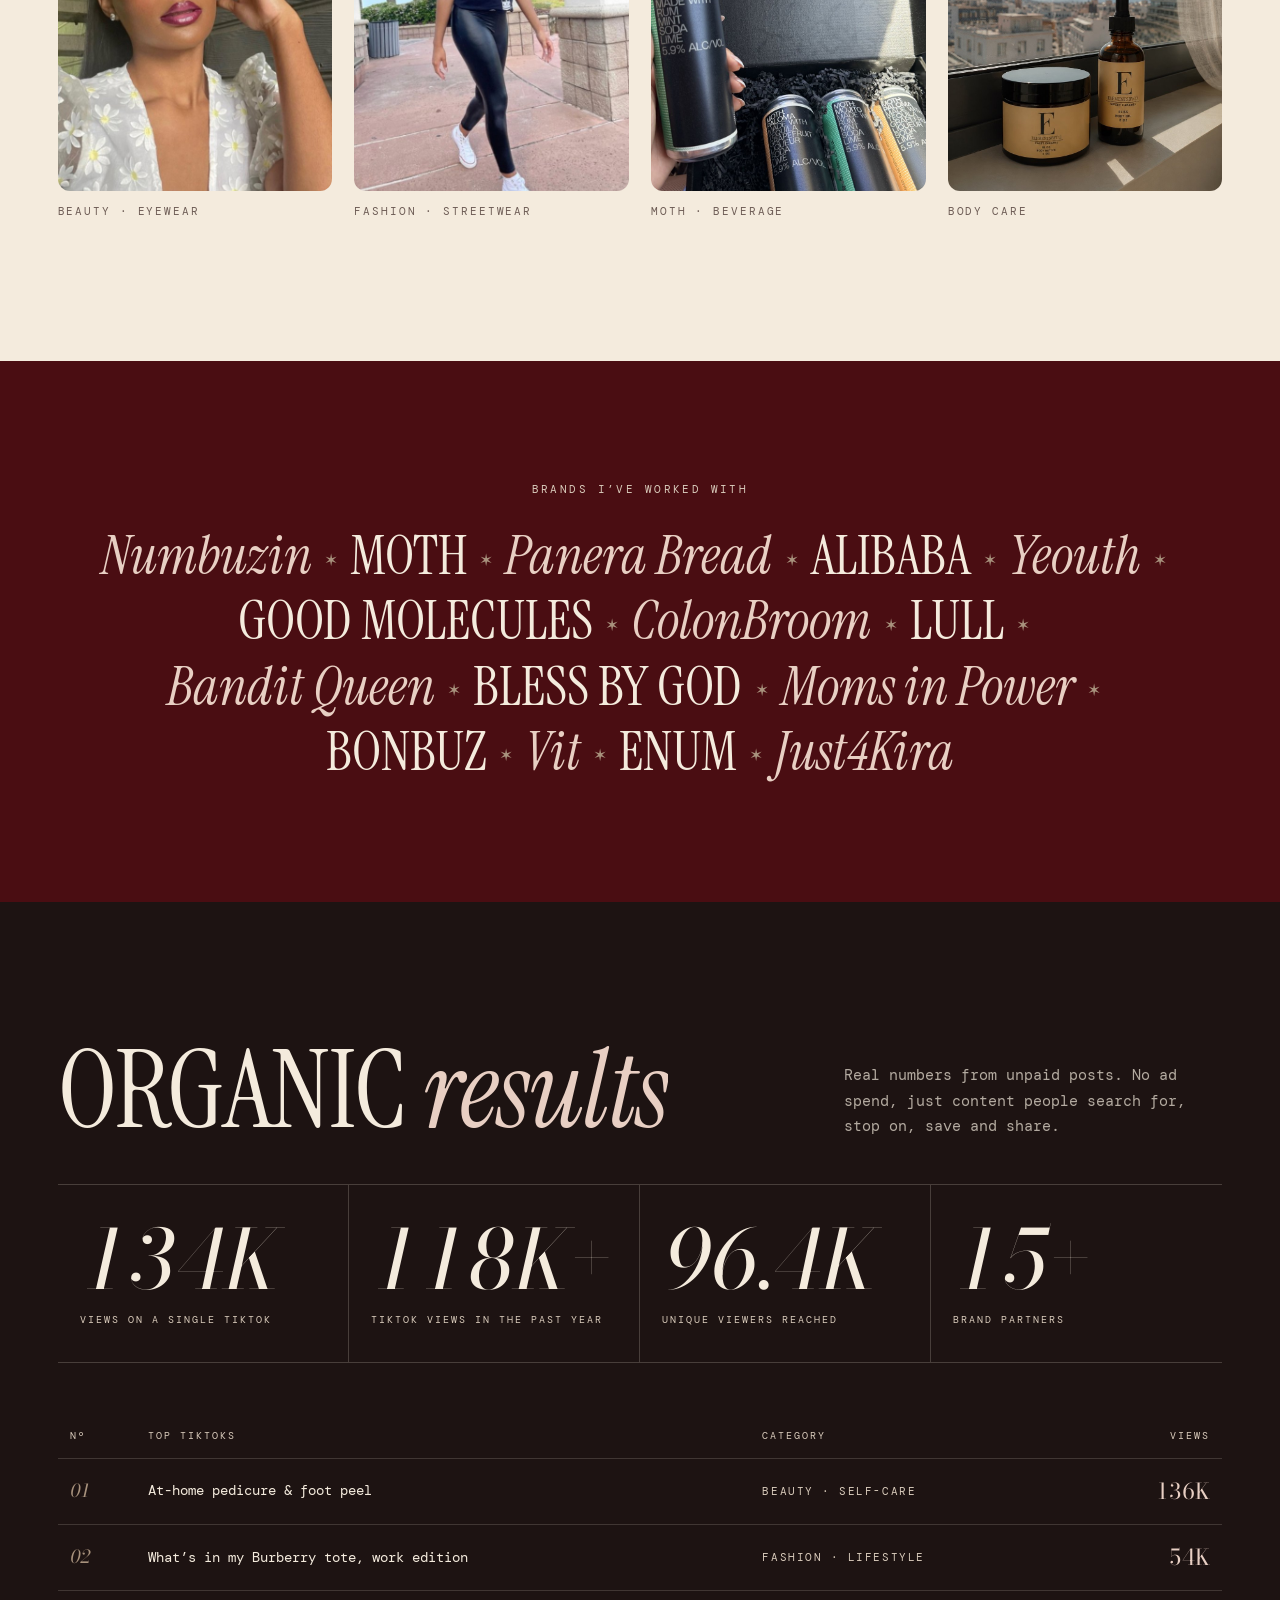
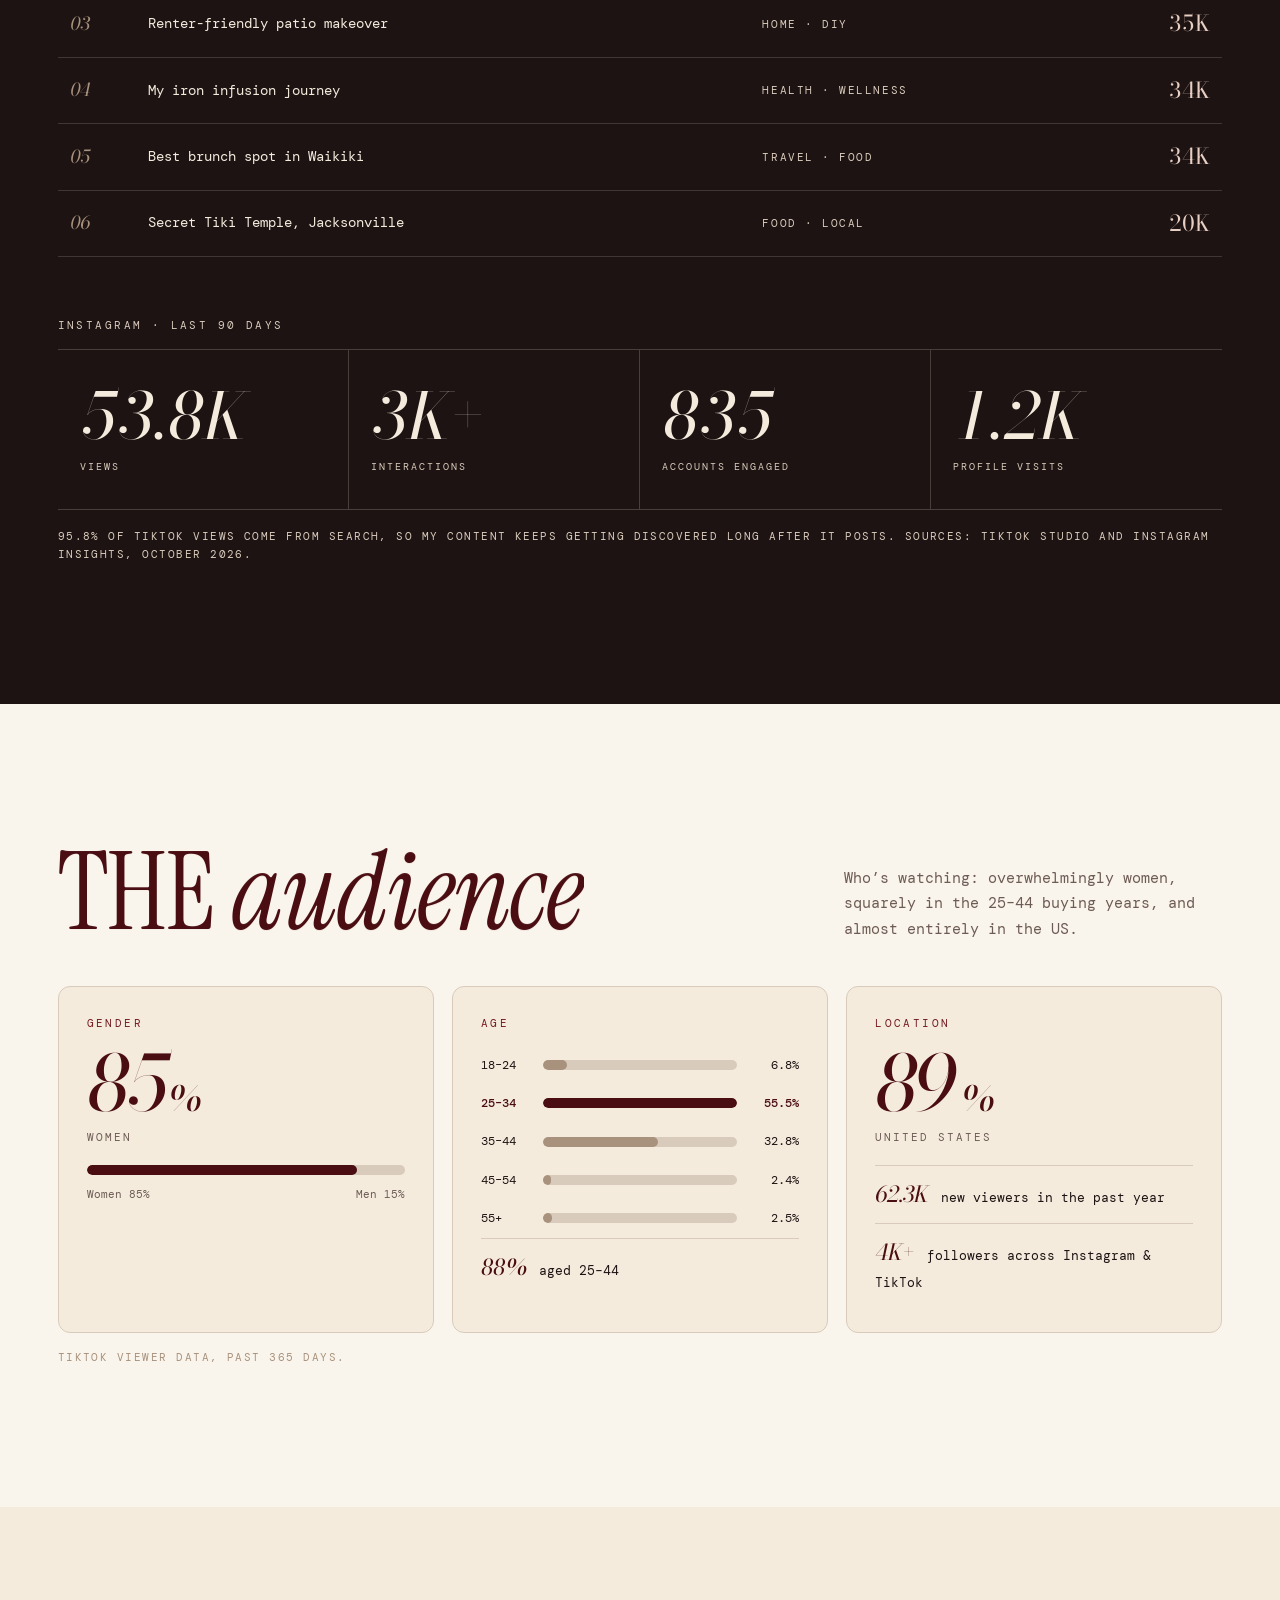
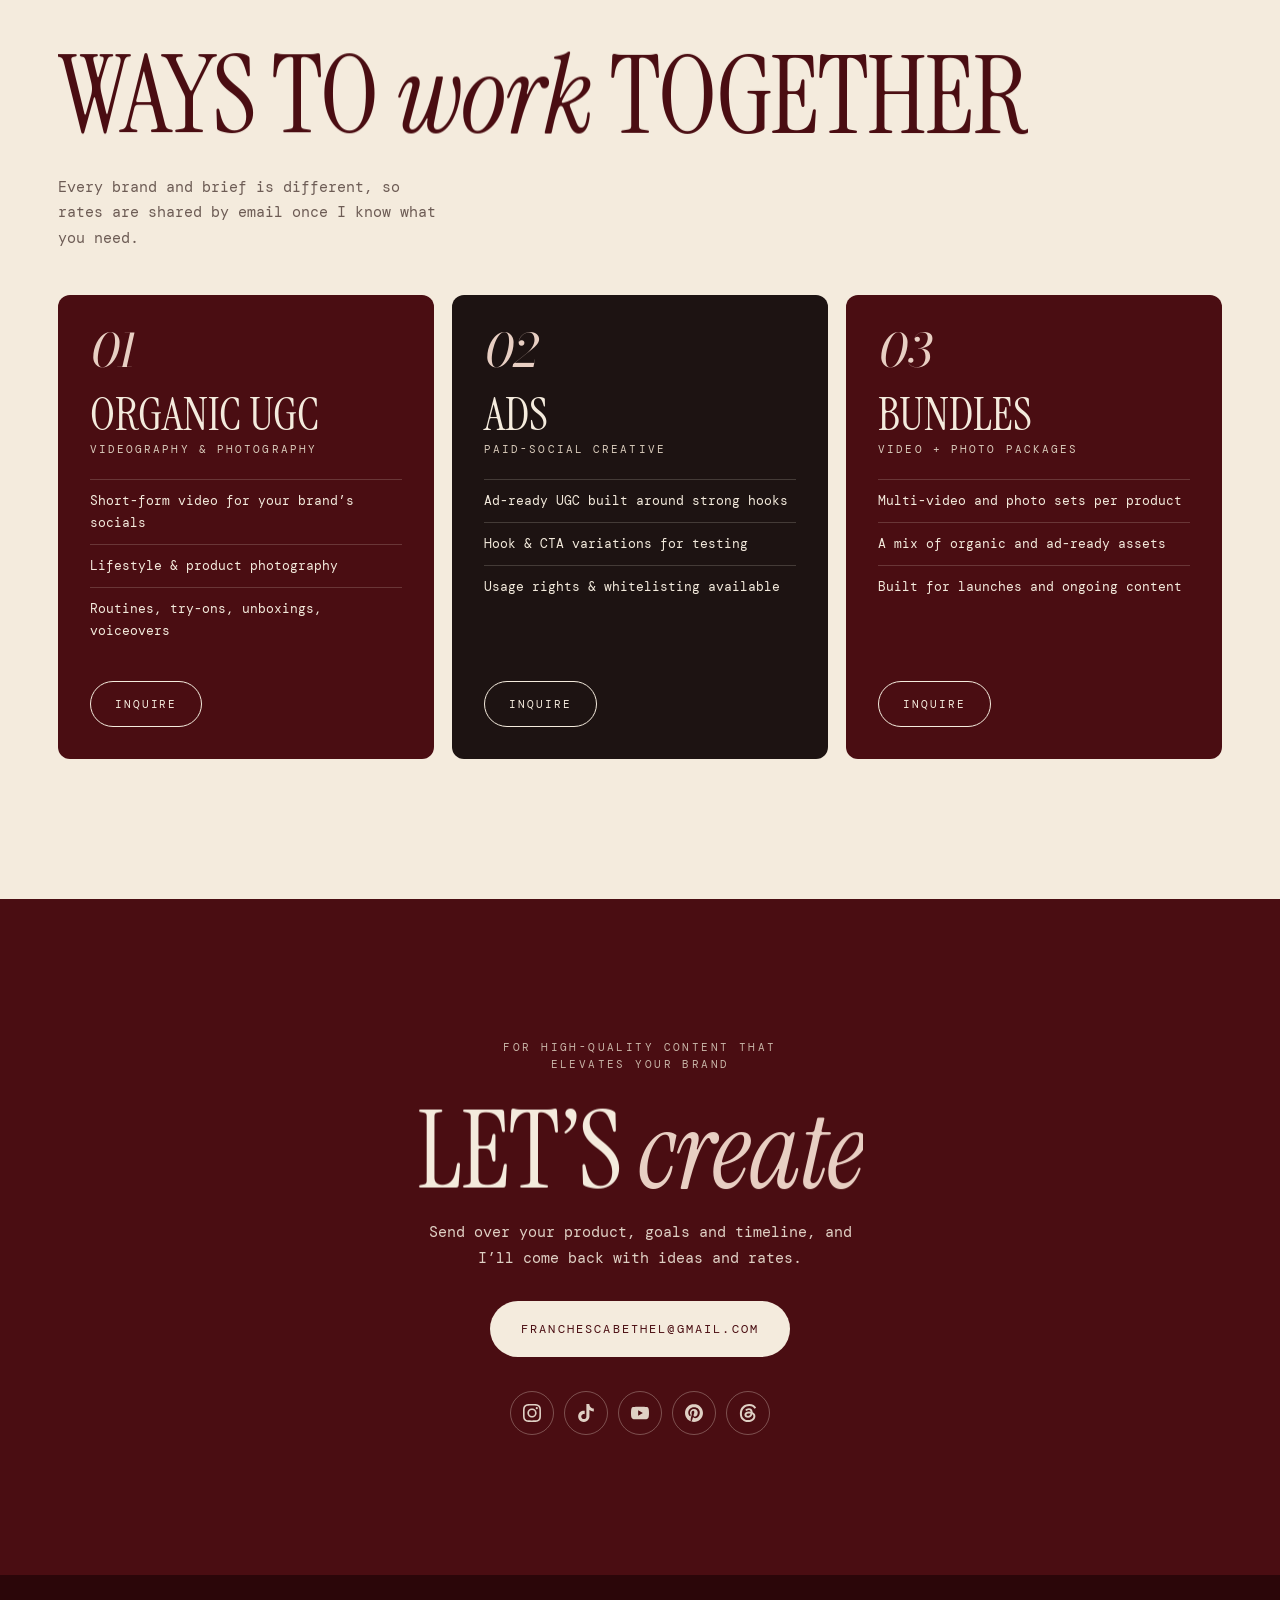
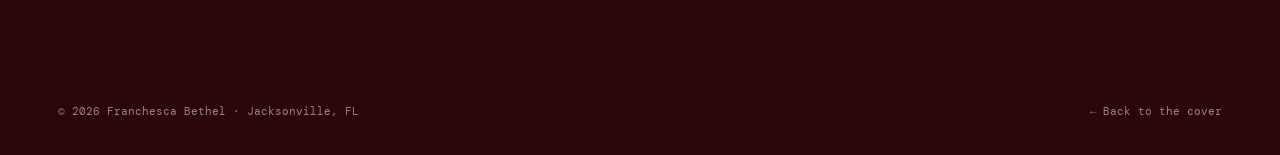
==== commit a77da3ba: "Creator page: 10 real UGC videos (web-compressed) + 2 new product photos Co-Authored-By: Claude Opus" ====
--- a/creator.html
+++ b/creator.html
@@ -143,15 +143,19 @@
     <div class="wrap">
       <div class="section-head">
         <h2 class="display" data-split>Short-form <em>video</em></h2>
-        <p>Product showcases, routines, try-ons and voiceovers, shot vertical and made for TikTok, Reels and paid social.</p>
+        <p>Ten niches, one eye. Product showcases, routines, try-ons and travel, shot vertical for TikTok, Reels and paid social. Tap any video for sound.</p>
       </div>
       <div class="reel-grid">
-        <figure class="reel"><div class="reel-media"><img src="images/ugc-vid-3.jpg" alt="Morning skincare routine with Yeouth skincare in a bathroom mirror" loading="lazy"></div><figcaption><b>Skincare</b> · Voiceover</figcaption></figure>
-        <figure class="reel"><div class="reel-media"><img src="images/ugc-vid-2.jpg" alt="Wind down with me night routine, filmed in a marble bathroom" loading="lazy"></div><figcaption><b>Wellness</b> · Product showcase</figcaption></figure>
-        <figure class="reel"><div class="reel-media"><img src="images/ugc-vid-4.jpg" alt="PLT try-on haul title card on a bedroom door" loading="lazy"></div><figcaption><b>Fashion</b> · Try-on</figcaption></figure>
-        <figure class="reel"><div class="reel-media"><img src="images/ugc-vid-5.jpg" alt="Nighttime skincare routine in a satin robe" loading="lazy"></div><figcaption><b>Skincare</b> · Product showcase</figcaption></figure>
-        <figure class="reel"><div class="reel-media"><img src="images/ugc-vid-1.jpg" alt="Kitchen counter with flowers and a knife block" loading="lazy"></div><figcaption><b>Health</b> · Product showcase</figcaption></figure>
-        <figure class="reel"><div class="reel-media"><img src="images/ugc-vid-6.jpg" alt="Nightstand with a mirrored digital clock and rose decor" loading="lazy"></div><figcaption><b>Home</b> · Product showcase</figcaption></figure>
+        <figure class="reel"><div class="reel-media"><video src="videos/ugc-vid-1.mp4" poster="images/ugc-vid-1.jpg" muted loop playsinline preload="none" aria-label="Furniture unboxing and assembly"></video><button class="reel-sound" type="button" aria-pressed="false" aria-label="Turn sound on">Sound off</button></div><figcaption><b>Furniture</b></figcaption></figure>
+        <figure class="reel"><div class="reel-media"><video src="videos/ugc-vid-2.mp4" poster="images/ugc-vid-2.jpg" muted loop playsinline preload="none" aria-label="Hair product showcase"></video><button class="reel-sound" type="button" aria-pressed="false" aria-label="Turn sound on">Sound off</button></div><figcaption><b>Hair</b></figcaption></figure>
+        <figure class="reel"><div class="reel-media"><video src="videos/ugc-vid-3.mp4" poster="images/ugc-vid-3.jpg" muted loop playsinline preload="none" aria-label="Home improvement project"></video><button class="reel-sound" type="button" aria-pressed="false" aria-label="Turn sound on">Sound off</button></div><figcaption><b>Home Improvement</b></figcaption></figure>
+        <figure class="reel"><div class="reel-media"><video src="videos/ugc-vid-4.mp4" poster="images/ugc-vid-4.jpg" muted loop playsinline preload="none" aria-label="Home and plant styling"></video><button class="reel-sound" type="button" aria-pressed="false" aria-label="Turn sound on">Sound off</button></div><figcaption><b>Home</b></figcaption></figure>
+        <figure class="reel"><div class="reel-media"><video src="videos/ugc-vid-5.mp4" poster="images/ugc-vid-5.jpg" muted loop playsinline preload="none" aria-label="Hotel stay walkthrough"></video><button class="reel-sound" type="button" aria-pressed="false" aria-label="Turn sound on">Sound off</button></div><figcaption><b>Hotel</b></figcaption></figure>
+        <figure class="reel"><div class="reel-media"><video src="videos/ugc-vid-6.mp4" poster="images/ugc-vid-6.jpg" muted loop playsinline preload="none" aria-label="Pet care with her two Yorkies"></video><button class="reel-sound" type="button" aria-pressed="false" aria-label="Turn sound on">Sound off</button></div><figcaption><b>Pets</b></figcaption></figure>
+        <figure class="reel"><div class="reel-media"><video src="videos/ugc-vid-7.mp4" poster="images/ugc-vid-7.jpg" muted loop playsinline preload="none" aria-label="Restaurant visit and food review"></video><button class="reel-sound" type="button" aria-pressed="false" aria-label="Turn sound on">Sound off</button></div><figcaption><b>Restaurant</b></figcaption></figure>
+        <figure class="reel"><div class="reel-media"><video src="videos/ugc-vid-8.mp4" poster="images/ugc-vid-8.jpg" muted loop playsinline preload="none" aria-label="Skincare routine"></video><button class="reel-sound" type="button" aria-pressed="false" aria-label="Turn sound on">Sound off</button></div><figcaption><b>Skincare</b></figcaption></figure>
+        <figure class="reel"><div class="reel-media"><video src="videos/ugc-vid-9.mp4" poster="images/ugc-vid-9.jpg" muted loop playsinline preload="none" aria-label="Travel day vlog"></video><button class="reel-sound" type="button" aria-pressed="false" aria-label="Turn sound on">Sound off</button></div><figcaption><b>Travel</b></figcaption></figure>
+        <figure class="reel"><div class="reel-media"><video src="videos/ugc-vid-10.mp4" poster="images/ugc-vid-10.jpg" muted loop playsinline preload="none" aria-label="Fashion try-on"></video><button class="reel-sound" type="button" aria-pressed="false" aria-label="Turn sound on">Sound off</button></div><figcaption><b>Fashion</b></figcaption></figure>
       </div>
     </div>
   </section>
@@ -170,6 +174,8 @@
         <figure class="shot"><img src="images/ugc-photo-4.jpg" alt="Franchesca in a Bandit Queen set at a scenic overlook" loading="lazy"><figcaption>Bandit Queen · activewear</figcaption></figure>
         <figure class="shot"><img src="images/ugc-photo-5.jpg" alt="Close-up beauty portrait in glasses and berry lipstick" loading="lazy"><figcaption>Beauty · eyewear</figcaption></figure>
         <figure class="shot"><img src="images/ugc-photo-6.jpg" alt="Franchesca in a graphic tee and leather leggings by the beach" loading="lazy"><figcaption>Fashion · streetwear</figcaption></figure>
+        <figure class="shot"><img src="images/ugc-photo-7.jpg" alt="Box of MOTH canned cocktails" loading="lazy"><figcaption>MOTH · beverage</figcaption></figure>
+        <figure class="shot"><img src="images/ugc-photo-8.jpg" alt="Body care jar and oil on a sunny windowsill overlooking a city" loading="lazy"><figcaption>Body care</figcaption></figure>
       </div>
     </div>
   </section>
--- a/style.css
+++ b/style.css
@@ -1036,3 +1036,12 @@
 .top-posts thead th:nth-child(2), .top-posts thead th:nth-child(3) { text-align: left; }
 .ig-head { color: var(--taupe-soft); margin: 60px 0 16px; }
 .ig-stats .stat b { font-size: clamp(44px, 5vw, 76px); }
+
+/* reels: real videos */
+.reel-grid { grid-template-columns: repeat(5, minmax(0, 1fr)); gap: 16px; }
+.reel-media video { cursor: pointer; }
+.reel-sound { position: absolute; right: 10px; bottom: 10px; z-index: 2; font-size: 9.5px; letter-spacing: .16em; text-transform: uppercase; color: var(--cream); background: rgba(29,19,18,.6); backdrop-filter: blur(6px); -webkit-backdrop-filter: blur(6px); border-radius: 999px; padding: 7px 11px; min-height: 30px; }
+.reel-sound[aria-pressed="true"] { background: var(--cream); color: var(--wine); }
+.shot-grid { grid-template-columns: repeat(4, minmax(0, 1fr)); }
+@media (max-width: 1100px) { .reel-grid { grid-template-columns: repeat(3, minmax(0, 1fr)); } .shot-grid { grid-template-columns: repeat(3, minmax(0, 1fr)); } }
+@media (max-width: 900px) { .reel-grid, .shot-grid { grid-template-columns: repeat(2, minmax(0, 1fr)); } }
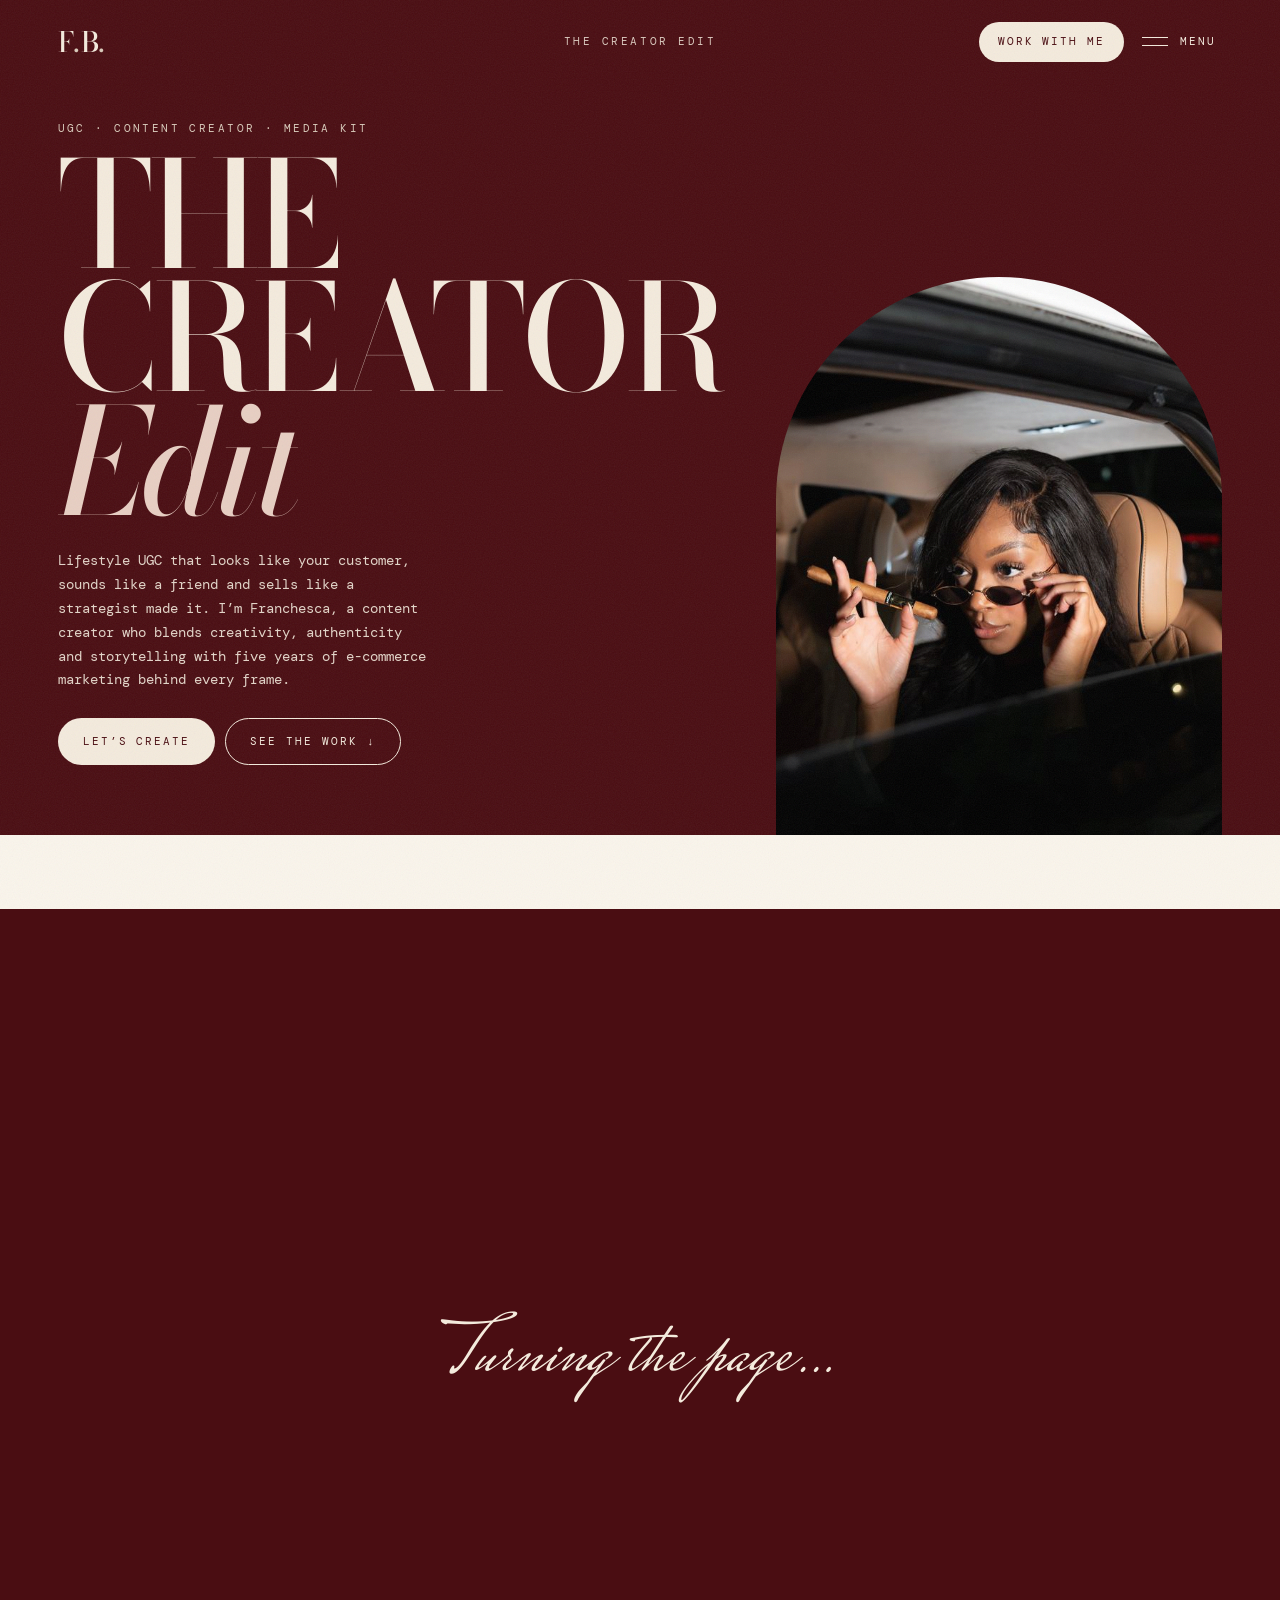
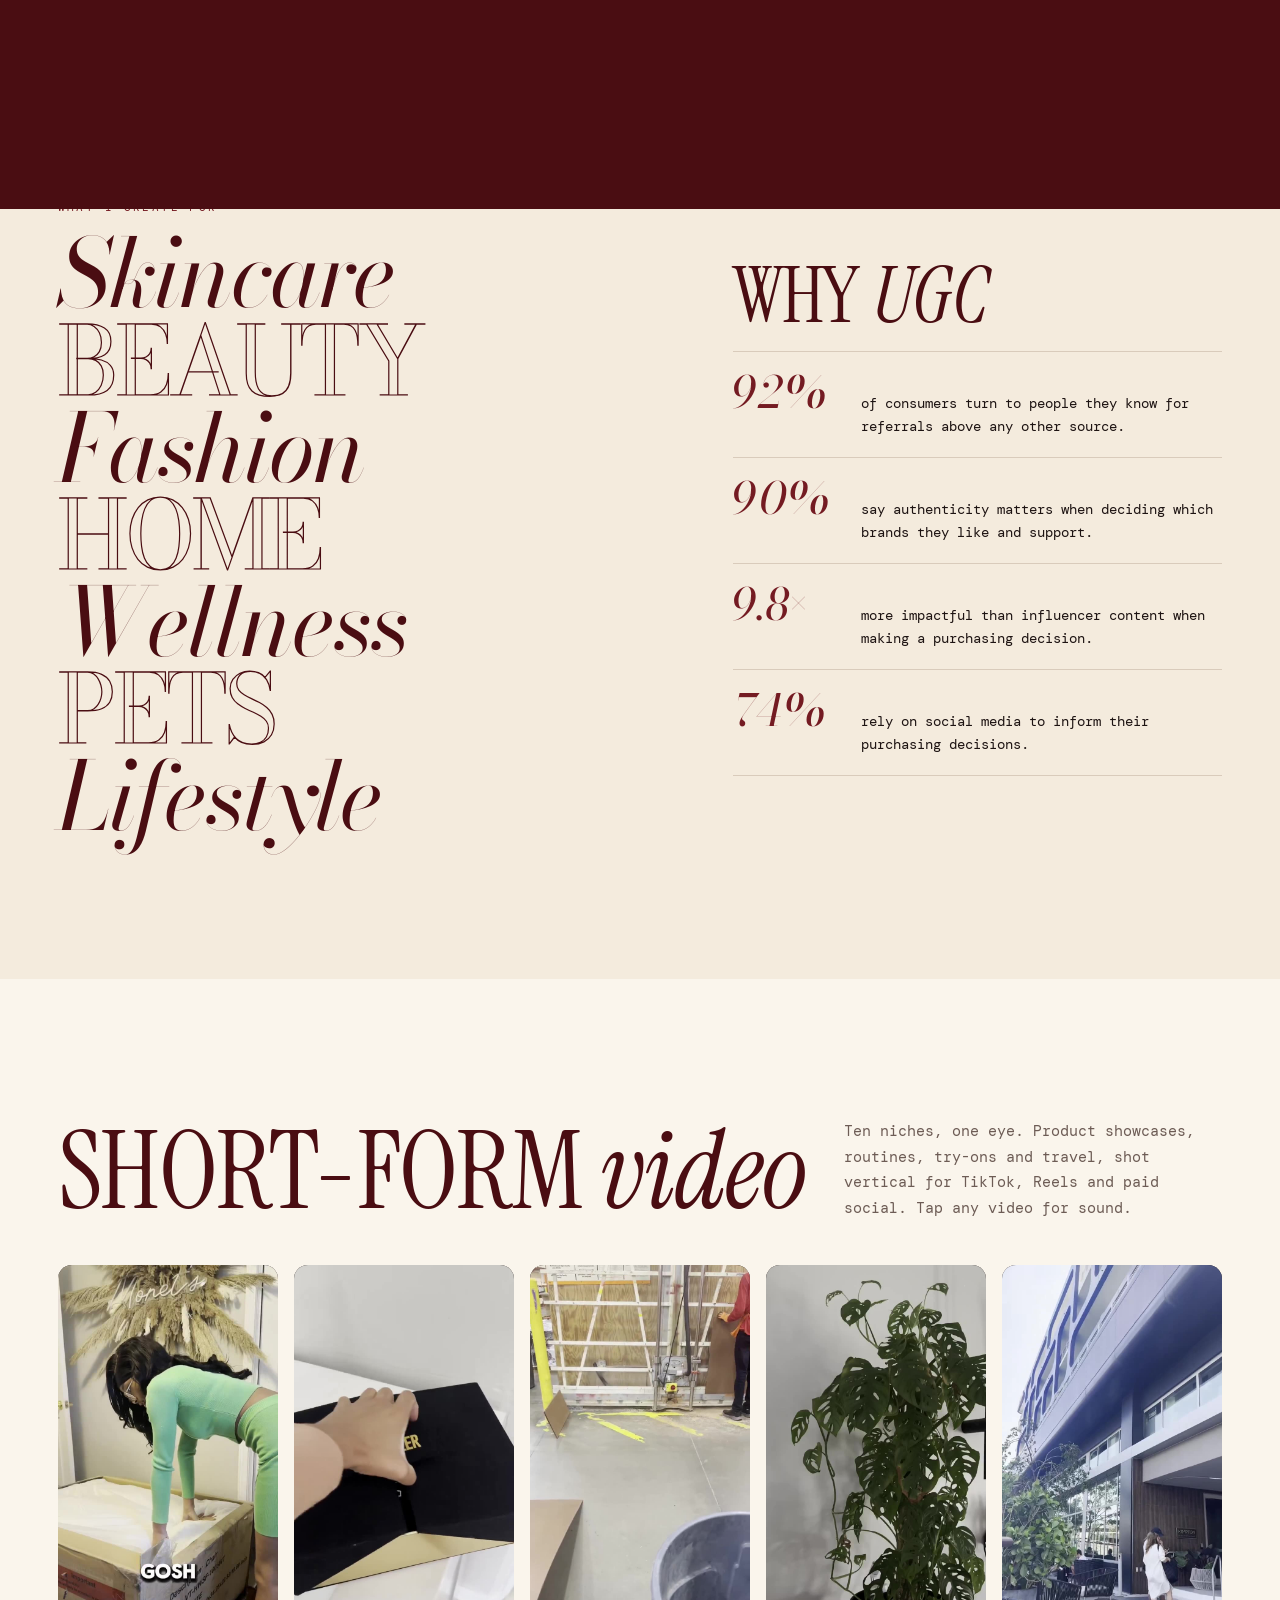
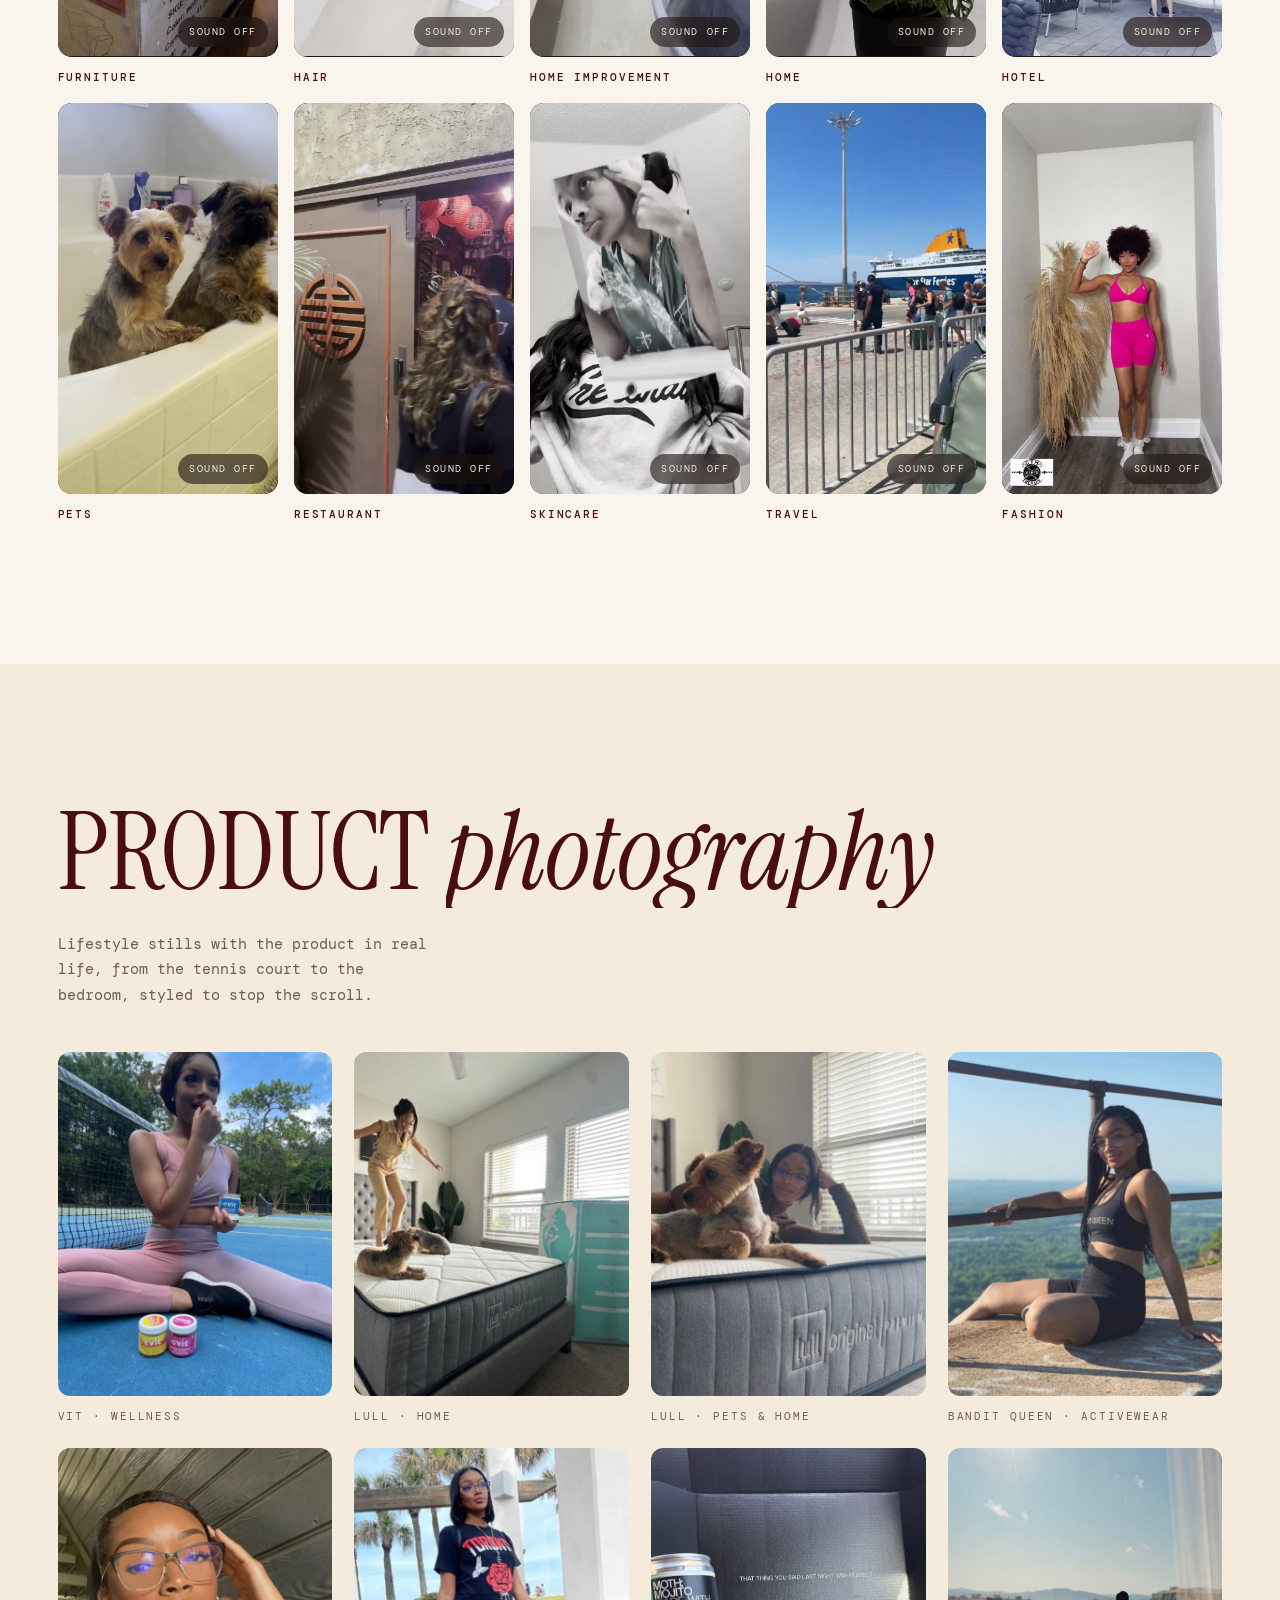
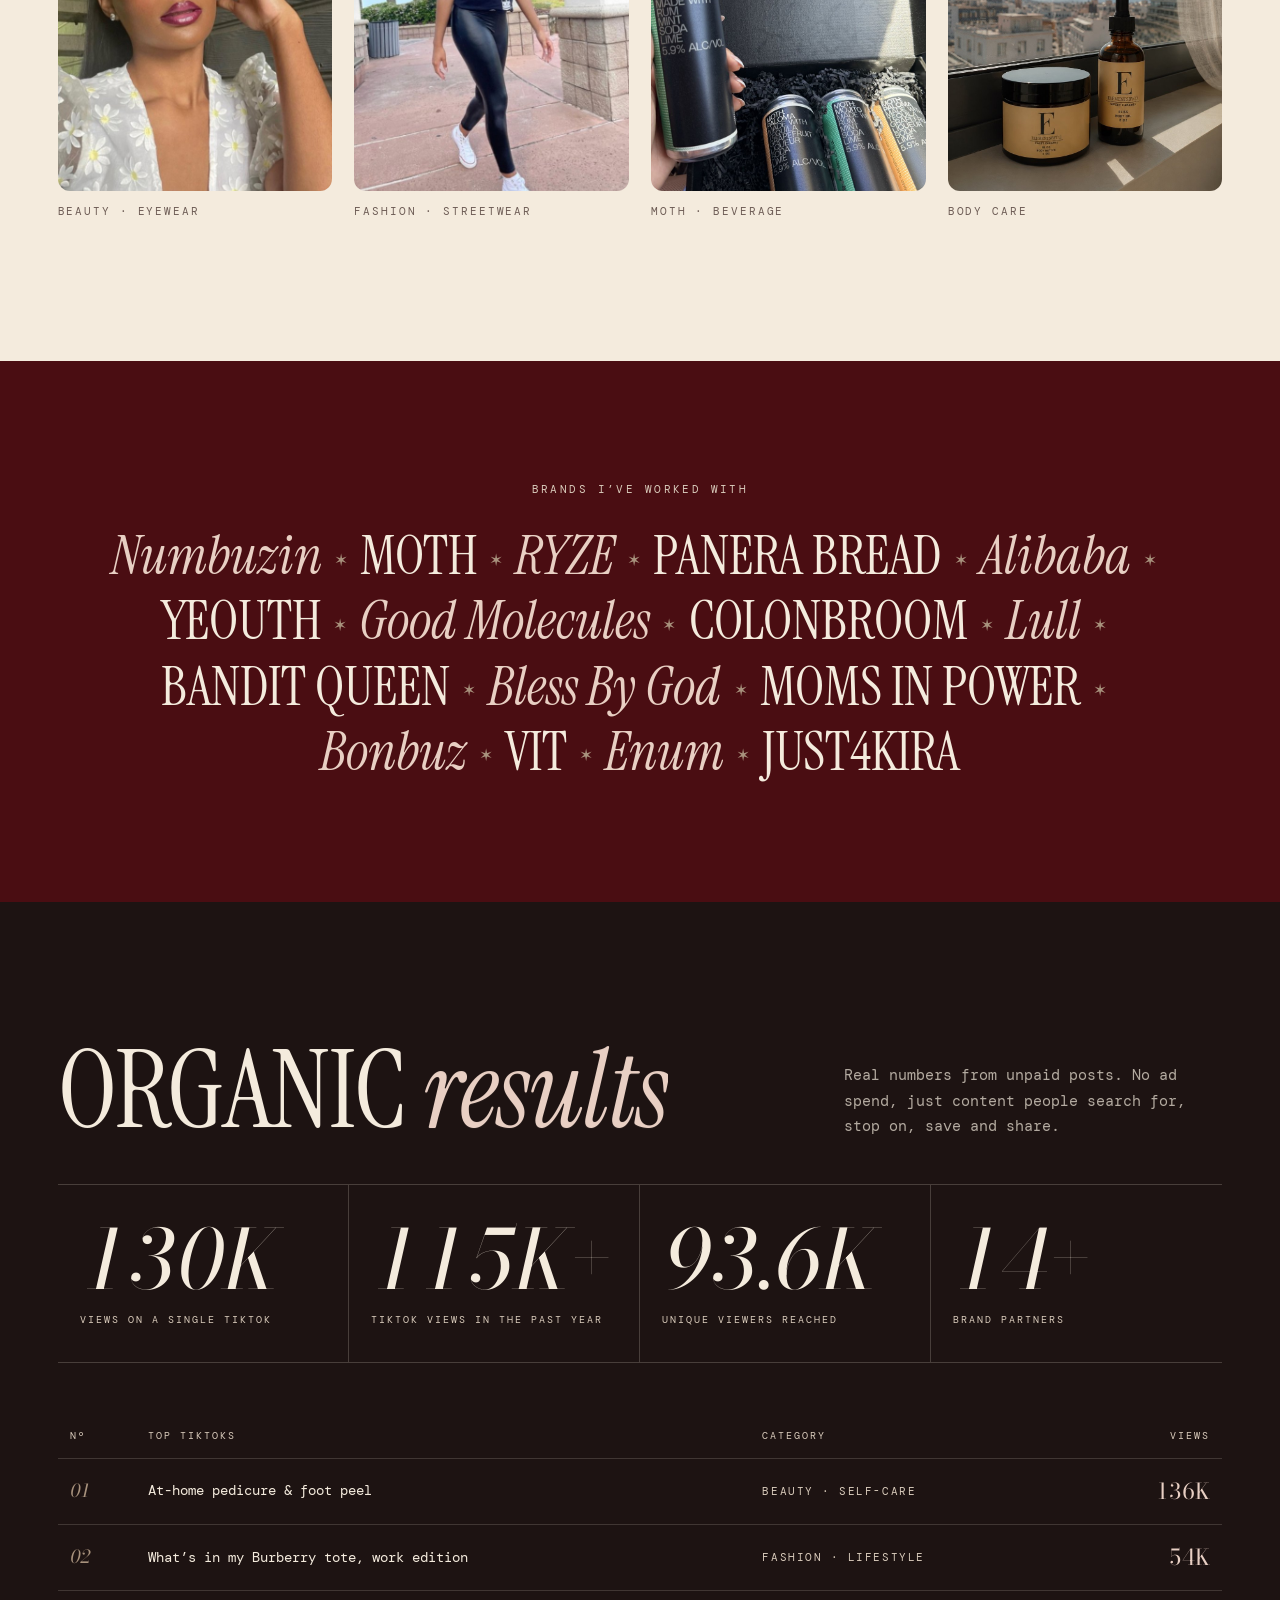
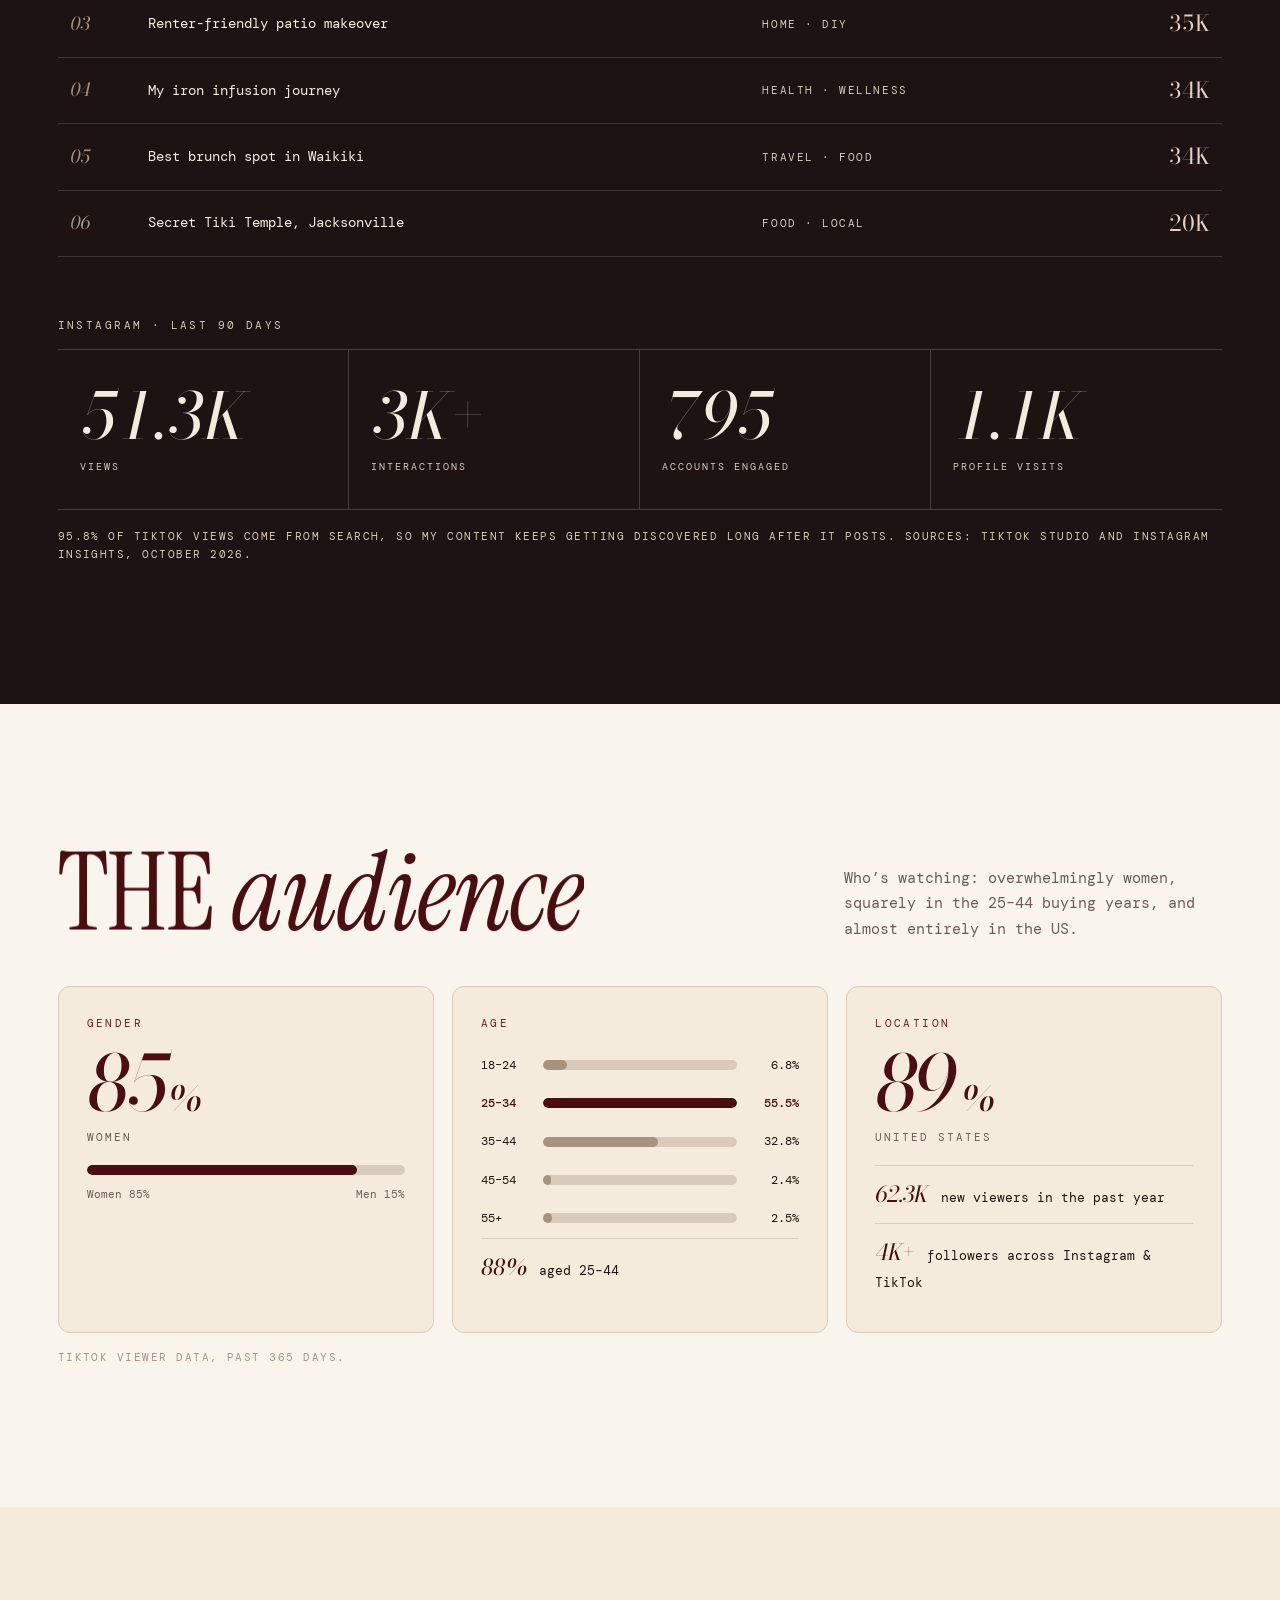
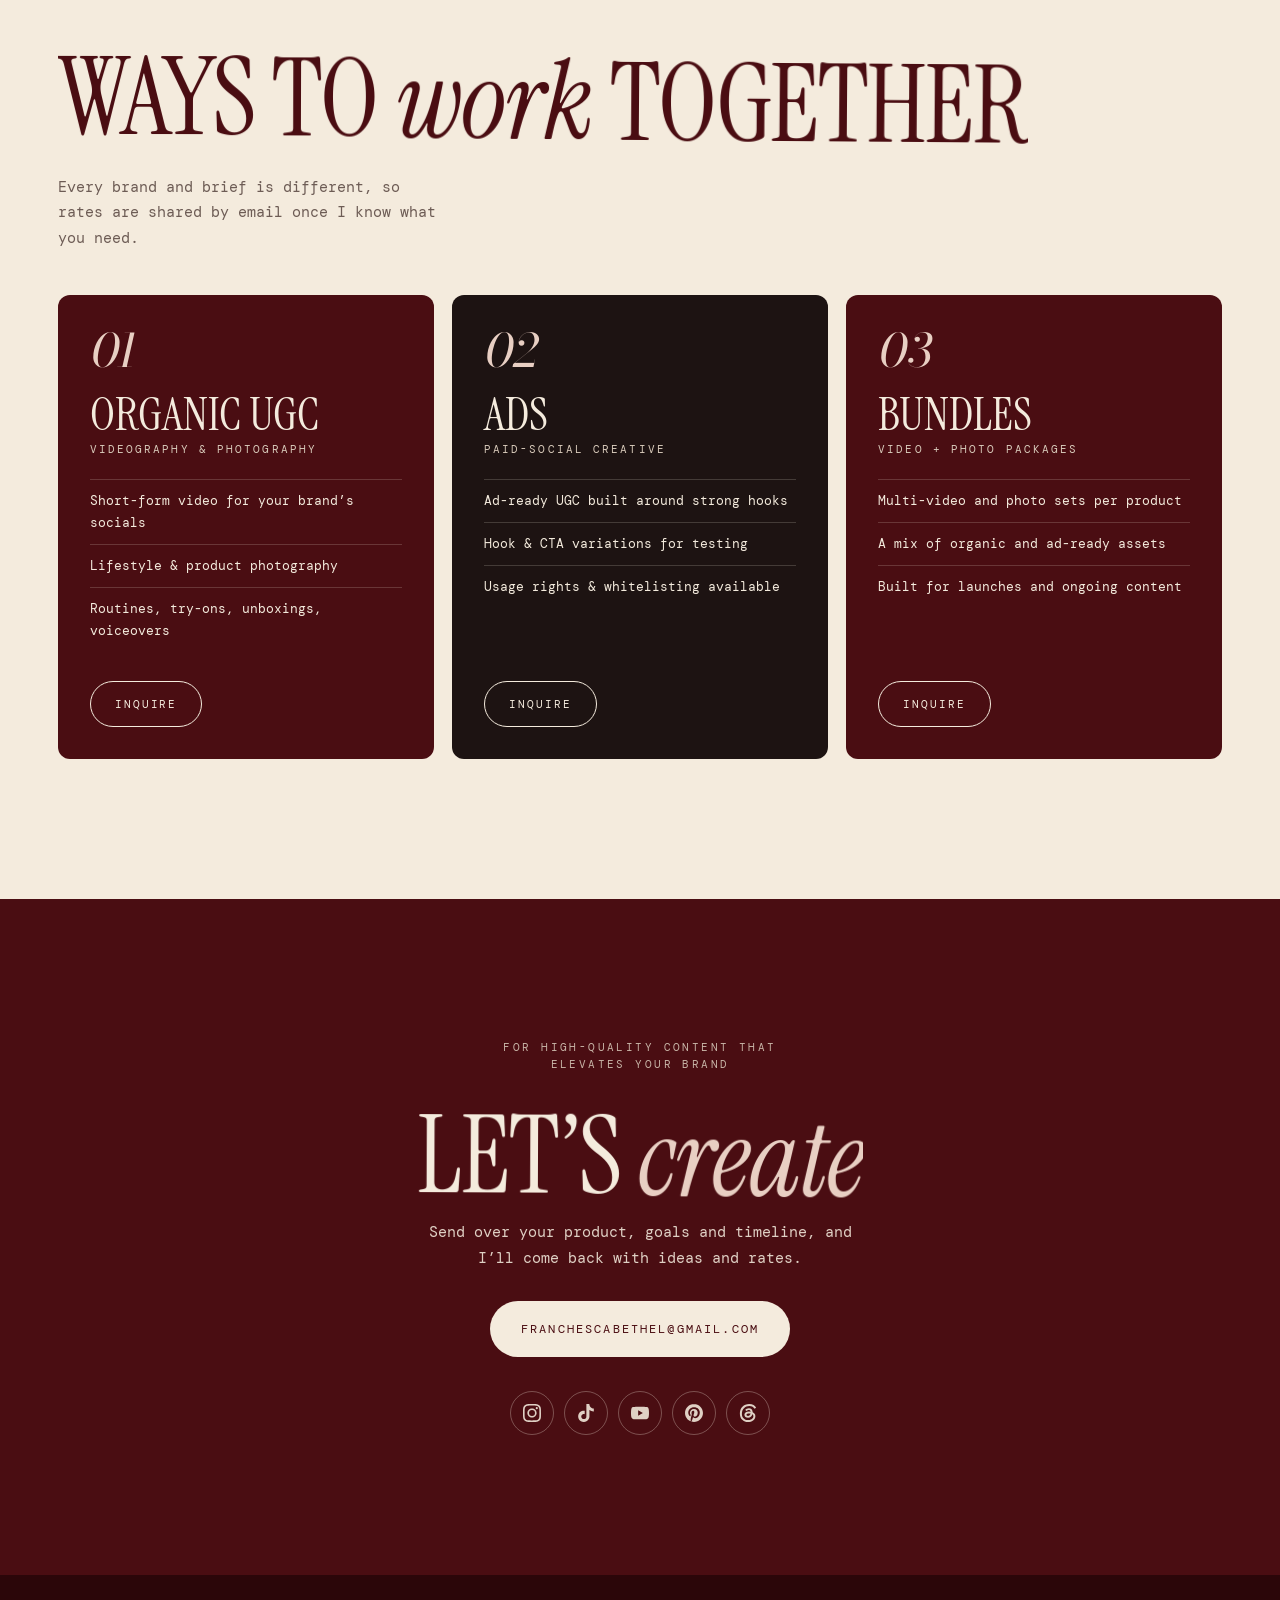
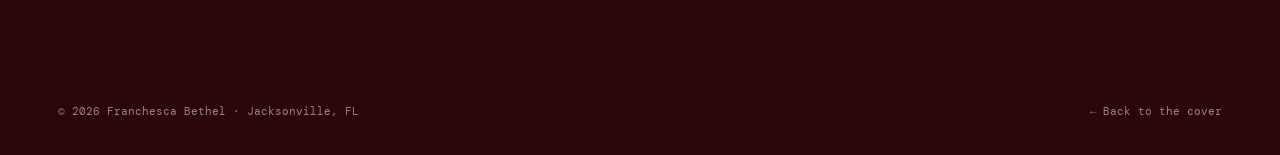
==== commit ea0aca87: "Add RYZE to brand partners Co-Authored-By: Claude Opus 5.5 <noreply@anthropic.com> Claude-Session: h" ====
--- a/creator.html
+++ b/creator.html
@@ -185,7 +185,7 @@
     <div class="wrap">
       <p class="eyebrow">Brands I&rsquo;ve worked with</p>
       <ul class="brand-wall">
-        <li>Numbuzin</li><li>MOTH</li><li>Panera Bread</li><li>Alibaba</li><li>Yeouth</li><li>Good Molecules</li><li>ColonBroom</li><li>Lull</li><li>Bandit Queen</li><li>Bless By God</li><li>Moms in Power</li><li>Bonbuz</li><li>Vit</li><li>Enum</li><li>Just4Kira</li>
+        <li>Numbuzin</li><li>MOTH</li><li>RYZE</li><li>Panera Bread</li><li>Alibaba</li><li>Yeouth</li><li>Good Molecules</li><li>ColonBroom</li><li>Lull</li><li>Bandit Queen</li><li>Bless By God</li><li>Moms in Power</li><li>Bonbuz</li><li>Vit</li><li>Enum</li><li>Just4Kira</li>
       </ul>
     </div>
   </section>
